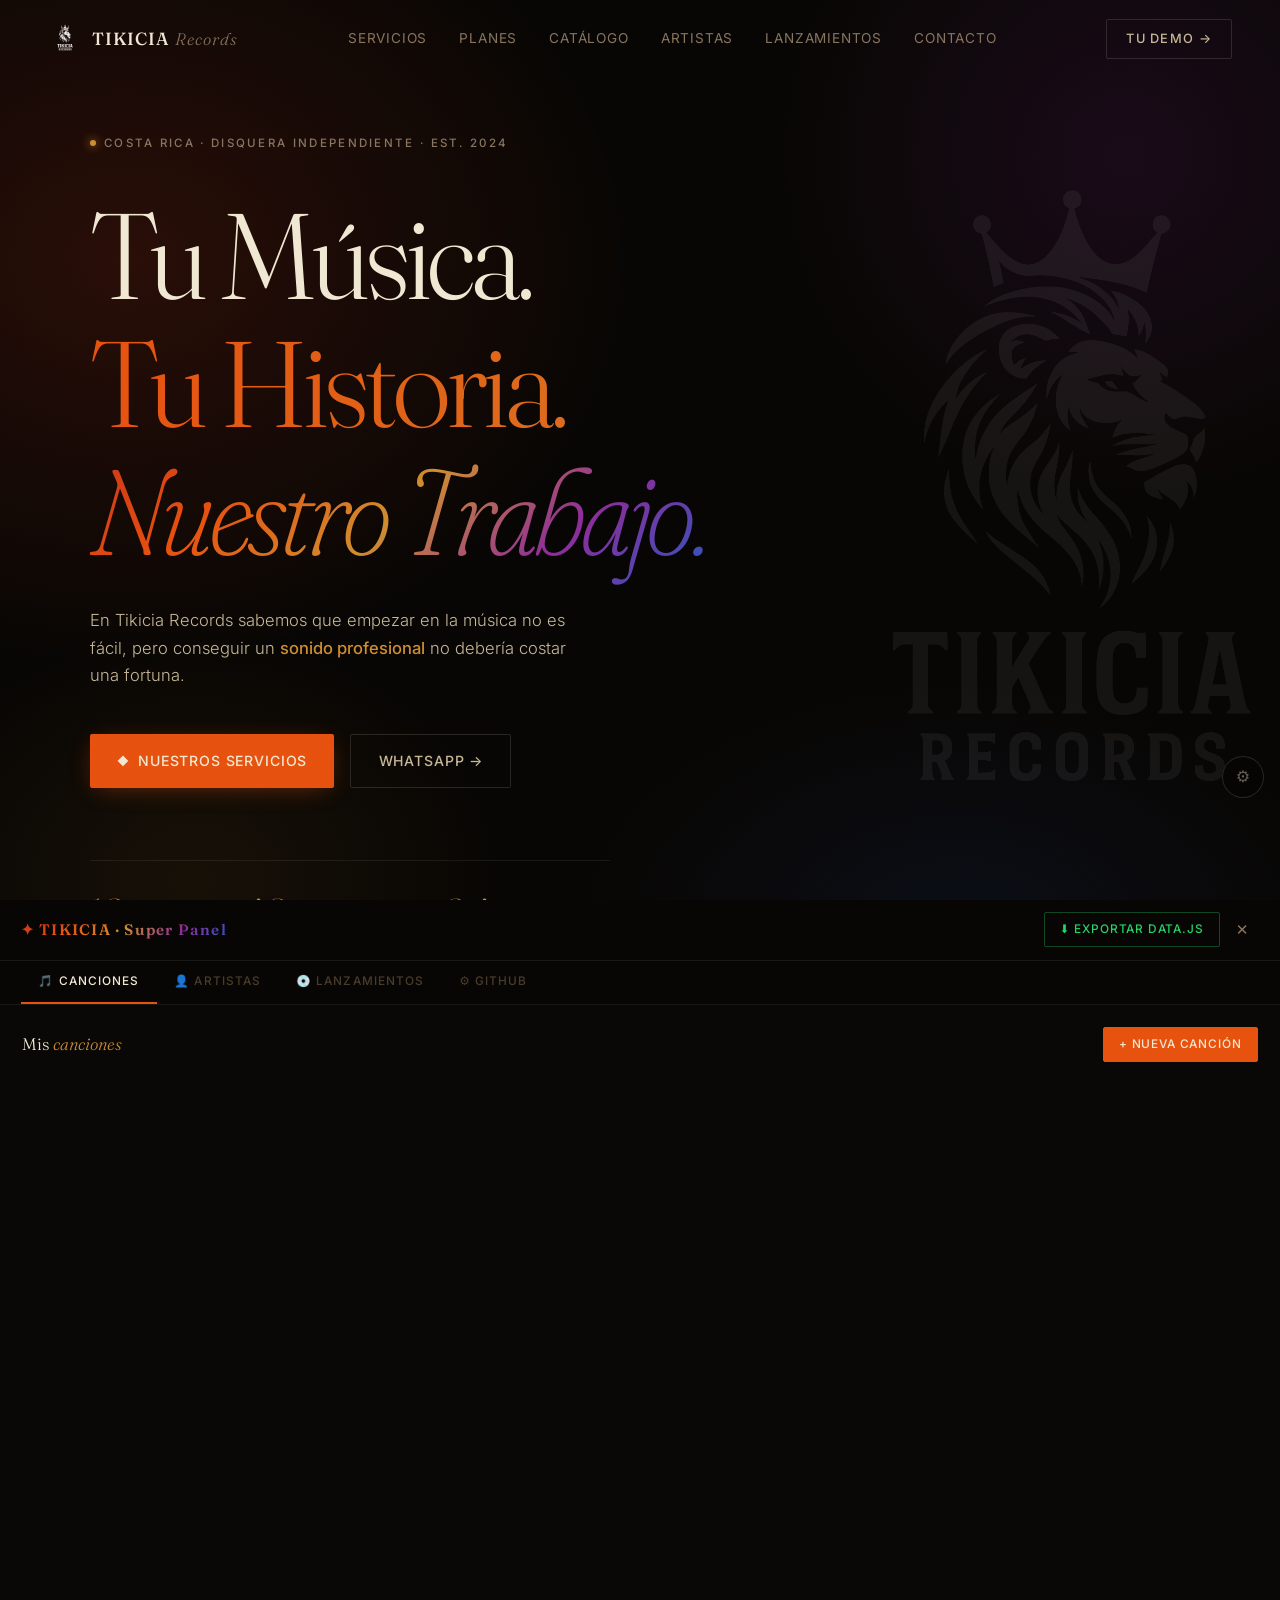
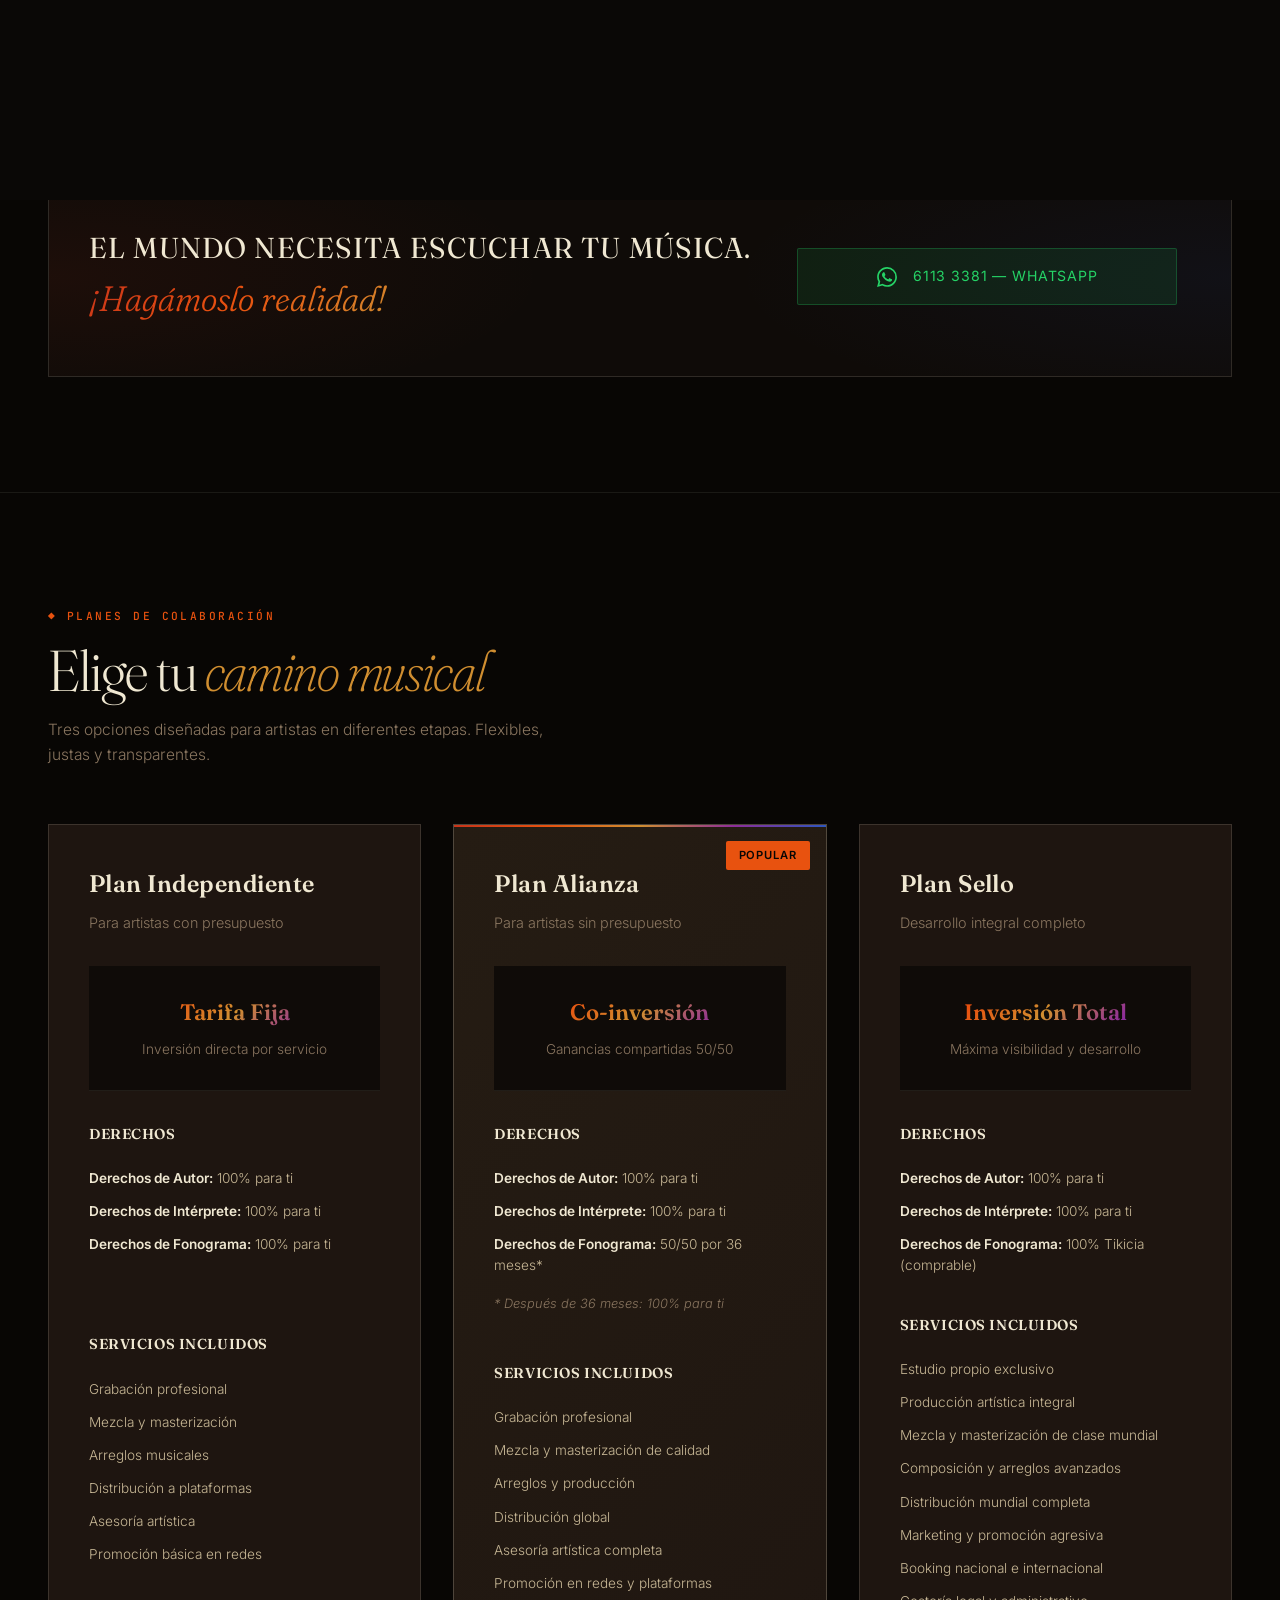
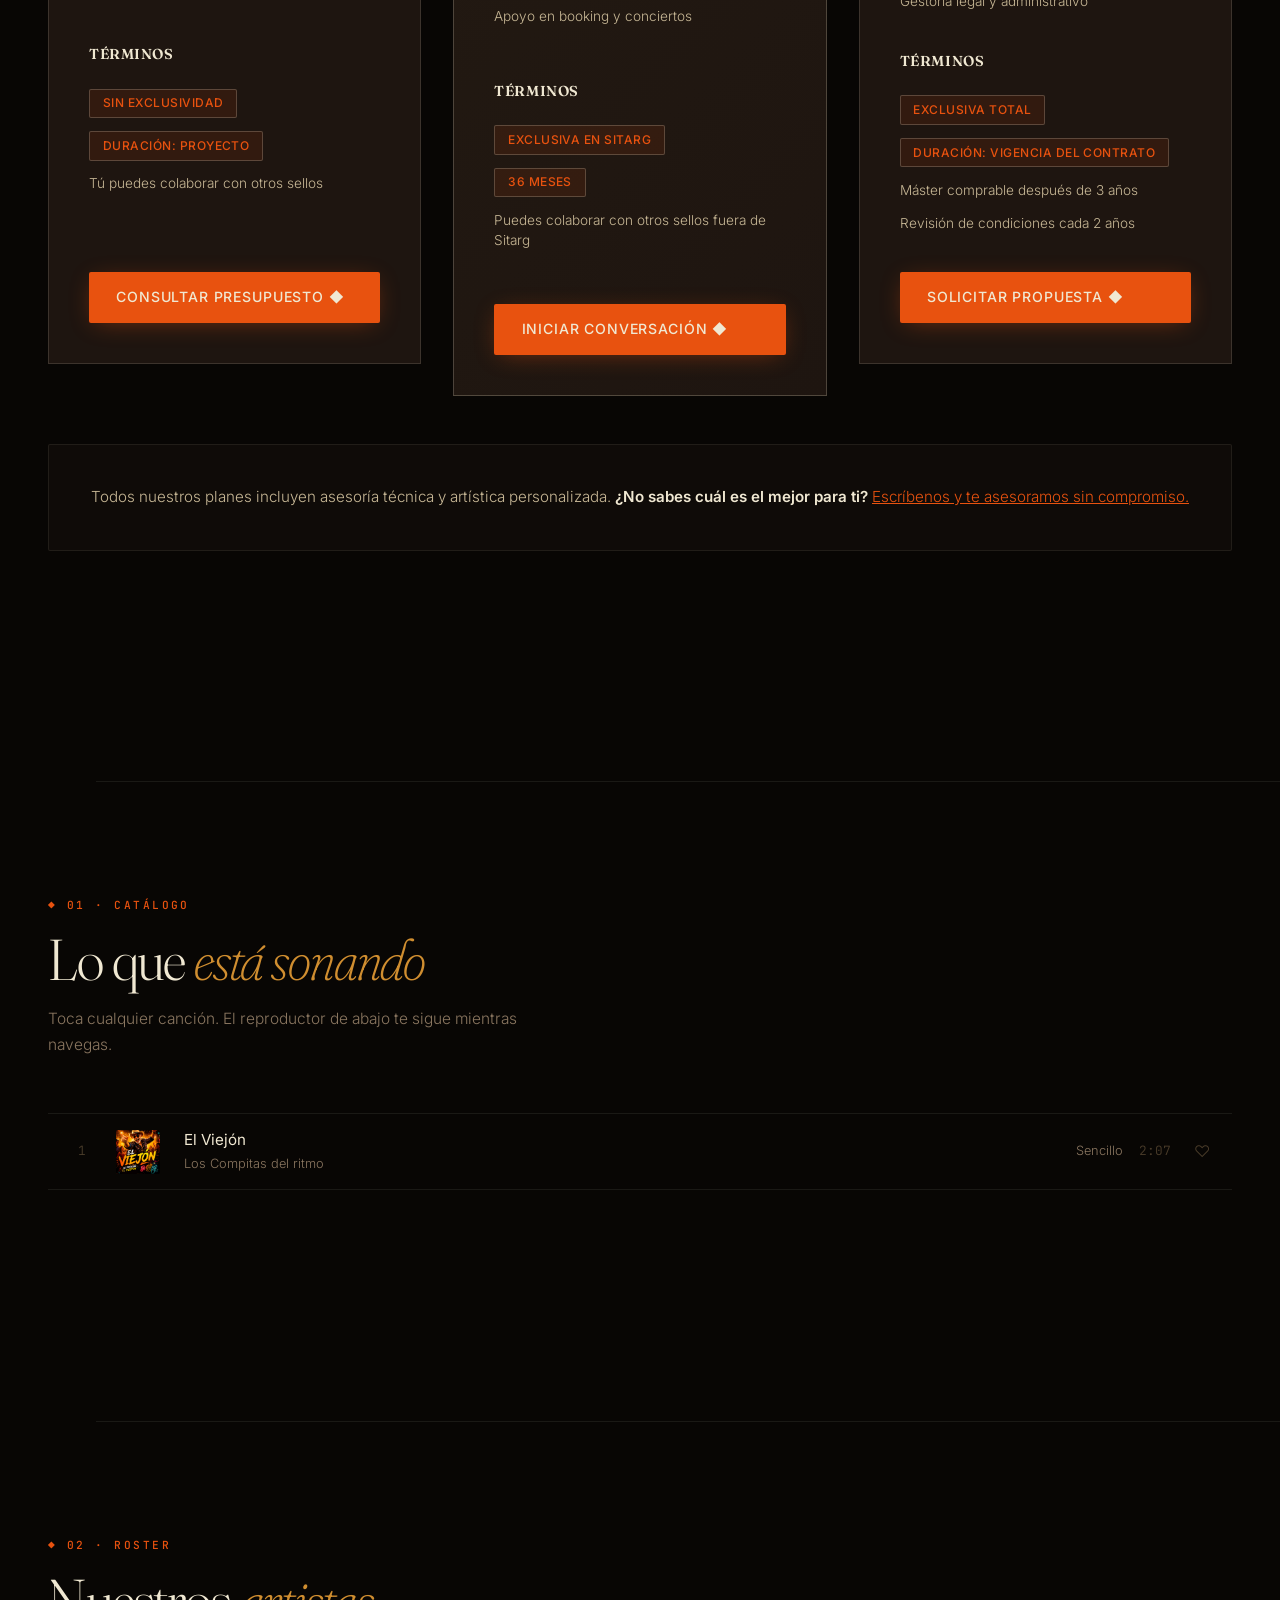
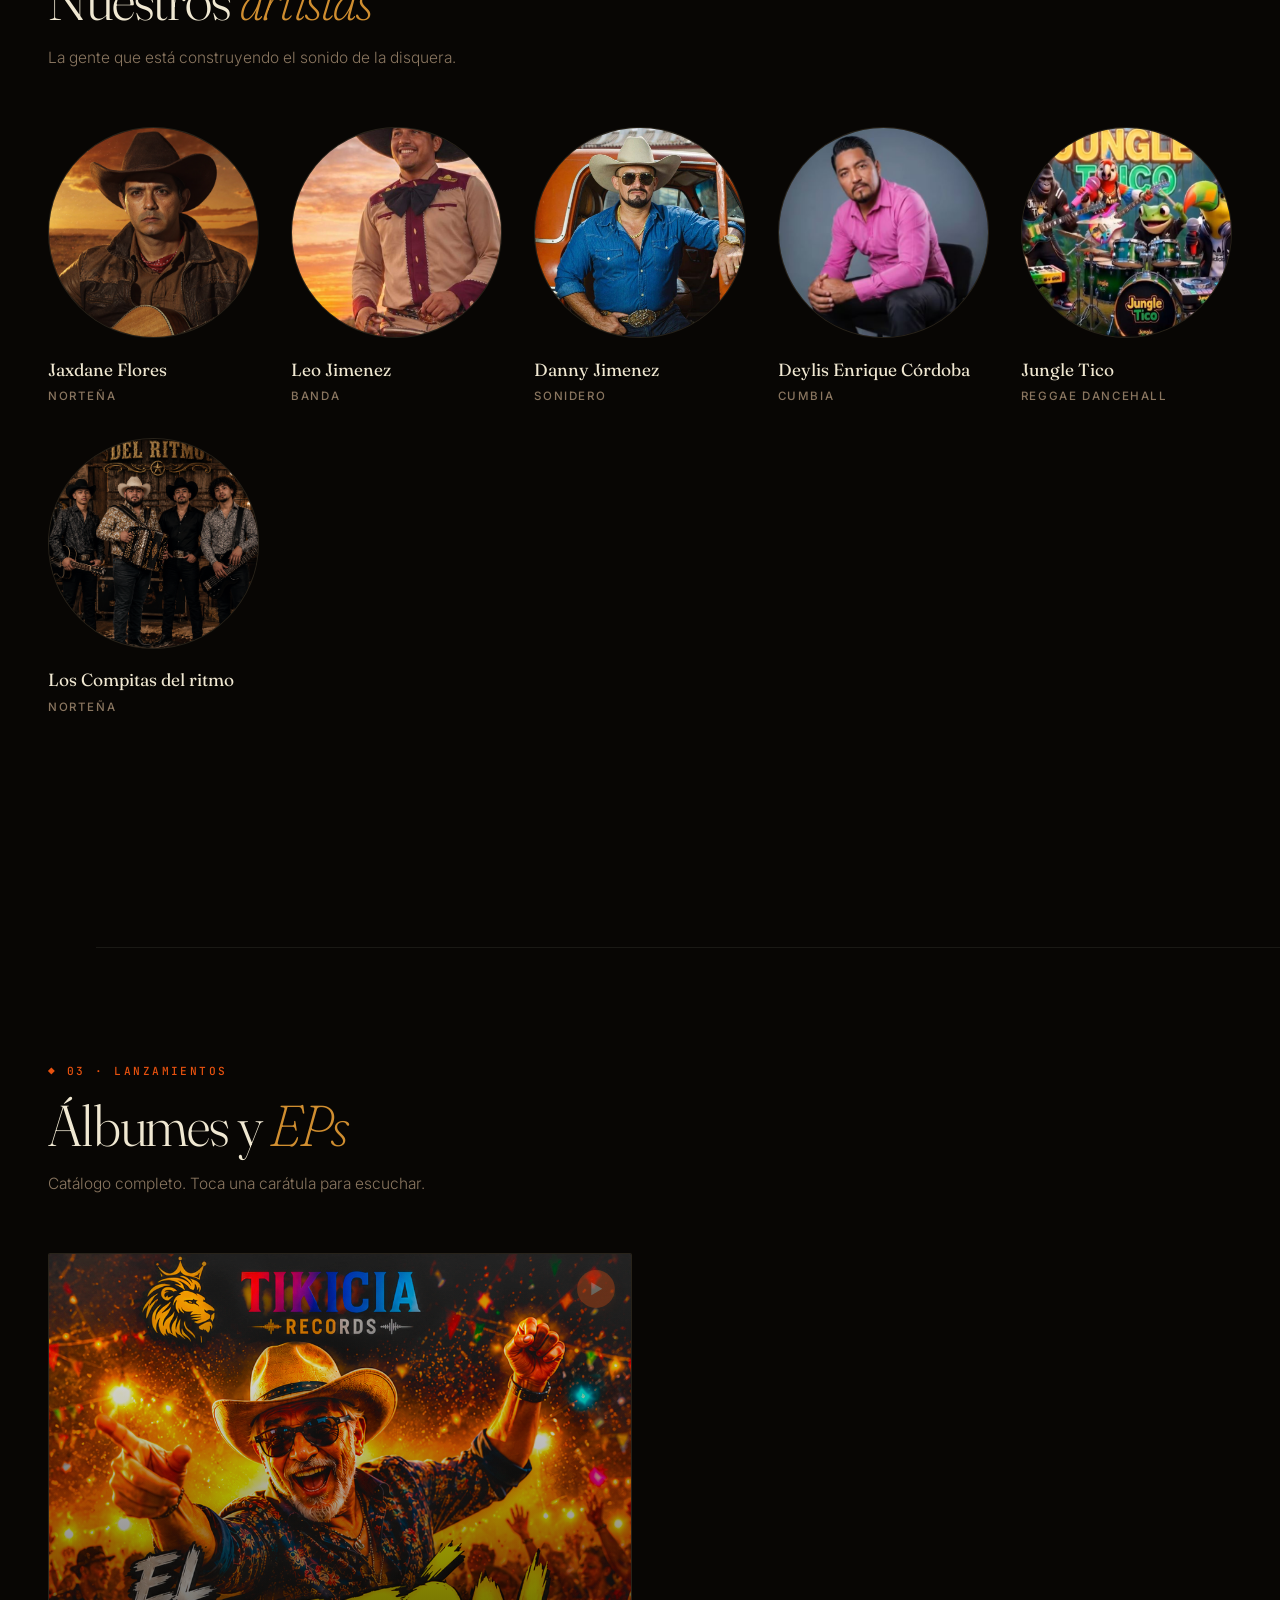
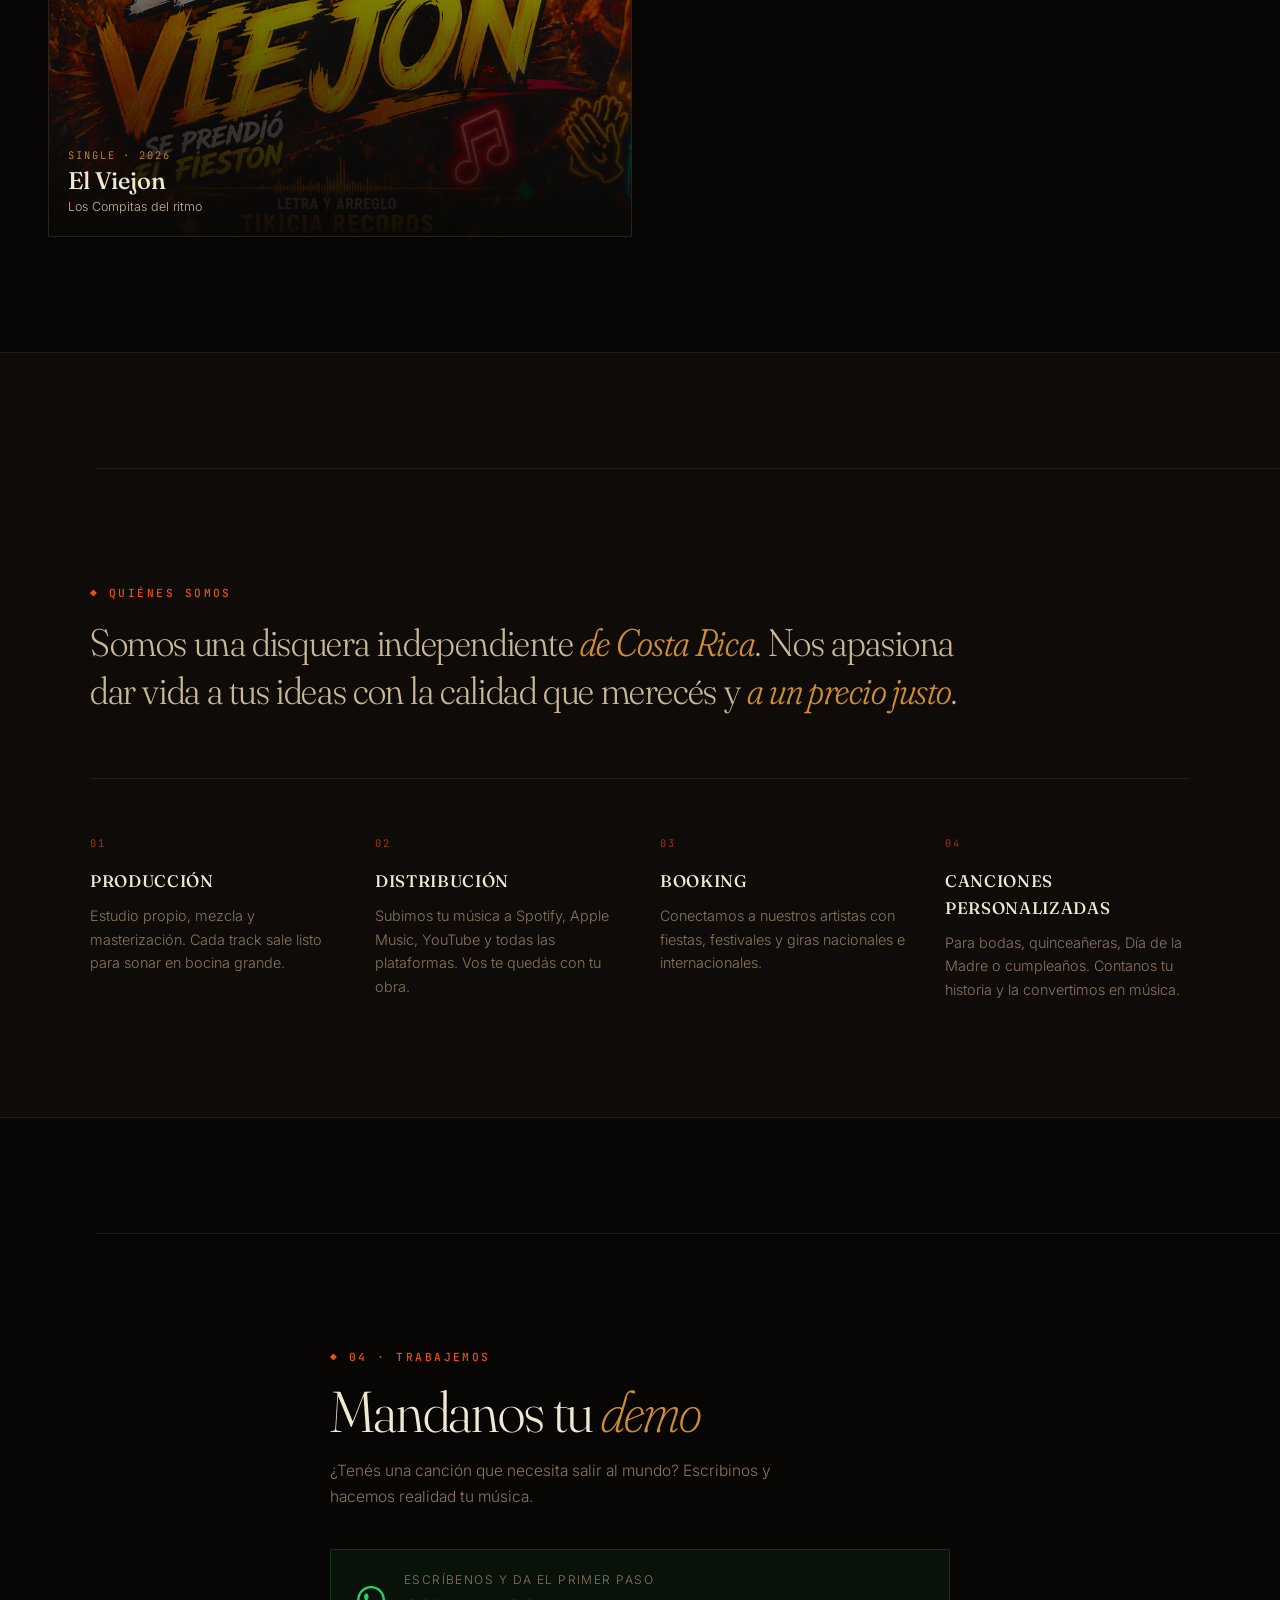
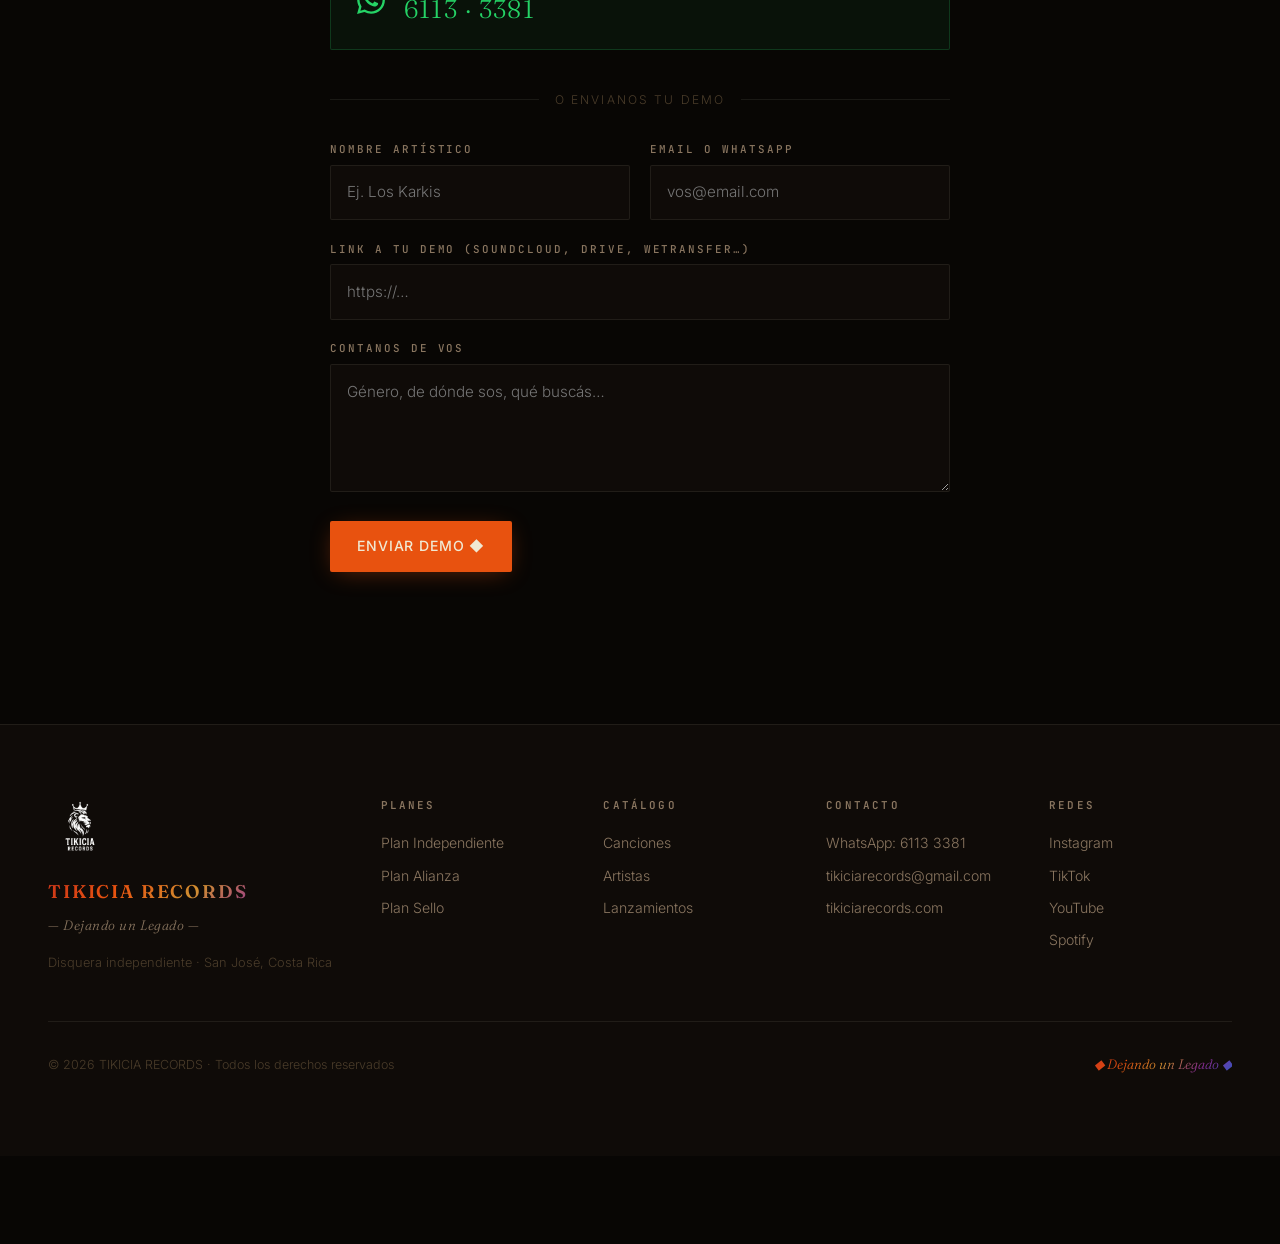
==== index.html @ fb304ea6 "Agregar sección de Planes de colaboración artística - Agregar navegación a 3 planes: Plan Independie" ====
<!DOCTYPE html>
<html lang="es">
<head>
<meta charset="UTF-8" />
<meta name="viewport" content="width=device-width, initial-scale=1.0" />
<meta name="theme-color" content="#080604" />
<title>TIKICIA RECORDS · Dejando un Legado</title>
<meta name="description" content="Disquera independiente de Costa Rica. Tu música. Tu historia. Nuestro trabajo. Cumbia, chichamera y música fiestera.">
<meta property="og:title" content="TIKICIA RECORDS · Dejando un Legado">
<meta property="og:description" content="Tu música. Tu historia. Nuestro trabajo.">
<meta property="og:image" content="assets/img/logo 1.png">

<!-- Fonts -->
<link rel="preconnect" href="https://fonts.googleapis.com">
<link rel="preconnect" href="https://fonts.gstatic.com" crossorigin>
<link href="https://fonts.googleapis.com/css2?family=Fraunces:ital,opsz,wght,SOFT@0,9..144,200..900,0..100;1,9..144,200..900,0..100&family=Inter:wght@300;400;500;600&family=JetBrains+Mono:wght@400;500&display=swap" rel="stylesheet">

<link rel="stylesheet" href="styles.css?v=20260529b">
<link rel="preconnect" href="https://api.github.com">
</head>
<body>

<!-- ============================================================
     SPLASH
============================================================ -->
<div class="splash" id="splash">
  <div class="splash-inner">
    <div class="splash-logo-wrap">
      <img src="assets/img/logo 1.png" alt="TIKICIA RECORDS" class="splash-logo-img"
           onerror="this.style.display='none';this.nextElementSibling.style.display='flex'">
      <div class="splash-logo-svg" style="display:none">
        <svg viewBox="0 0 80 80" xmlns="http://www.w3.org/2000/svg" width="80" height="80">
          <defs>
            <linearGradient id="splashGrad" x1="0" y1="0" x2="0" y2="1">
              <stop offset="0%"   stop-color="#c8341a"/>
              <stop offset="30%"  stop-color="#e8820f"/>
              <stop offset="60%"  stop-color="#d08e30"/>
              <stop offset="85%"  stop-color="#8e2d9a"/>
              <stop offset="100%" stop-color="#2c56c0"/>
            </linearGradient>
          </defs>
          <text x="40" y="64" text-anchor="middle" font-size="70" fill="url(#splashGrad)">♛</text>
        </svg>
      </div>
    </div>
    <div class="splash-wordmark">
      <span class="splash-tikicia">TIKICIA</span>
      <span class="splash-records">RECORDS</span>
    </div>
    <span class="splash-tagline">— Dejando un Legado —</span>
    <div class="splash-bar"><span></span></div>
  </div>
</div>

<!-- ============================================================
     NAV
============================================================ -->
<header class="nav" id="nav">
  <a href="#" class="nav-brand">
    <img src="assets/img/logo 1.png" alt="TIKICIA" class="nav-logo-img"
         onerror="this.style.display='none';this.nextElementSibling.style.display='inline'">
    <span class="nav-logo-fallback" style="display:none">♛</span>
    <span class="nav-name">TIKICIA <em>Records</em></span>
  </a>
  <nav class="nav-links">
    <a href="#servicios">Servicios</a>
    <a href="#planes">Planes</a>
    <a href="#catalogo">Catálogo</a>
    <a href="#artistas">Artistas</a>
    <a href="#releases">Lanzamientos</a>
    <a href="#contacto">Contacto</a>
  </nav>
  <a href="#contacto" class="nav-cta">Tu Demo →</a>
  <button class="nav-hamburger" id="navHamburger" aria-label="Abrir menú" aria-expanded="false">
    <span></span><span></span><span></span>
  </button>
</header>

<!-- Mobile nav overlay -->
<div class="nav-mobile" id="navMobile" aria-hidden="true">
  <nav class="nav-mobile-links">
    <a href="#servicios">Servicios</a>
    <a href="#planes">Planes</a>
    <a href="#catalogo">Catálogo</a>
    <a href="#artistas">Artistas</a>
    <a href="#releases">Lanzamientos</a>
    <a href="#contacto">Contacto</a>
  </nav>
  <a href="#contacto" class="btn btn-primary nav-mobile-cta">Tu Demo →</a>
</div>

<!-- ============================================================
     HERO
============================================================ -->
<section class="hero">
  <div class="hero-grain"></div>
  <div class="hero-glow"></div>

  <div class="hero-inner">
    <div class="hero-meta reveal-line">
      <span class="dot"></span>
      <span>Costa Rica · Disquera Independiente · Est. 2024</span>
    </div>

    <h1 class="hero-title">
      <span class="reveal-line">Tu Música.</span>
      <span class="reveal-line hero-line-2">Tu Historia.</span>
      <span class="reveal-line hero-line-3"><em>Nuestro Trabajo.</em></span>
    </h1>

    <p class="hero-sub reveal-line">
      En Tikicia Records sabemos que empezar en la música no es fácil,
      pero conseguir un <strong>sonido profesional</strong> no debería costar una fortuna.
    </p>

    <div class="hero-actions reveal-line">
      <a href="#servicios" class="btn btn-primary">
        <span class="btn-icon">◆</span>
        Nuestros servicios
      </a>
      <a href="#contacto" class="btn btn-ghost">
        <span>WhatsApp →</span>
      </a>
    </div>

    <div class="hero-stats reveal-line">
      <div class="stat">
        <span class="stat-num" data-count-to="12">0</span>
        <span class="stat-label">Artistas</span>
      </div>
      <div class="stat-divider">◆</div>
      <div class="stat">
        <span class="stat-num" data-count-to="48">0</span>
        <span class="stat-label">Lanzamientos</span>
      </div>
      <div class="stat-divider">◆</div>
      <div class="stat">
        <span class="stat-num" data-count-to="2.4">0</span>
        <span class="stat-label">M Streams</span>
      </div>
    </div>
  </div>

  <!-- Hero logo decoration (large, faded) -->
  <div class="hero-deco-logo" aria-hidden="true">
    <img src="assets/img/logo 1.png" alt=""
         onerror="this.style.display='none'">
  </div>

  <div class="hero-scroll-hint">
    <span class="scroll-line"></span>
    <span>Desliza</span>
  </div>
</section>

<!-- ============================================================
     MARQUEE
============================================================ -->
<div class="marquee" aria-hidden="true">
  <div class="marquee-track">
    <span>◆ NORTEÑO</span><span>◆ CUMBIA</span><span>◆ REGGAE</span>
    <span>◆ ELECTRÓNICA</span><span>◆ ROCK</span><span>◆ BACHATA</span>
    <span>◆ MERENGUE</span><span>◆ SALSA</span><span>◆ BANDA</span>
    <span>◆ DURANGUENSE</span><span>◆ RANCHERA</span><span>◆ MARIACHEÑO</span>
    <span>◆ TRAP</span>
    <span>◆ NORTEÑO</span><span>◆ CUMBIA</span><span>◆ REGGAE</span>
    <span>◆ ELECTRÓNICA</span><span>◆ ROCK</span><span>◆ BACHATA</span>
    <span>◆ MERENGUE</span><span>◆ SALSA</span><span>◆ BANDA</span>
    <span>◆ DURANGUENSE</span><span>◆ RANCHERA</span><span>◆ MARIACHEÑO</span>
    <span>◆ TRAP</span>
  </div>
</div>

<!-- ============================================================
     SERVICES
============================================================ -->
<section class="section services" id="servicios">
  <div class="section-head">
    <p class="kicker">◆ Lo que hacemos</p>
    <h2 class="section-title">Transformamos tu <em>idea en un éxito</em></h2>
    <p class="section-sub">
      Tanto si estás dando tus primeros pasos como si ya tenés camino recorrido,
      aquí creamos tu identidad musical.
    </p>
  </div>

  <div class="services-grid">
    <div class="service-card io-reveal">
      <div class="service-icon-wrap">
        <svg viewBox="0 0 48 48" fill="none" xmlns="http://www.w3.org/2000/svg" class="service-icon">
          <defs><linearGradient id="sg1" x1="0" y1="0" x2="1" y2="1"><stop stop-color="#c8341a"/><stop offset="1" stop-color="#e8820f"/></linearGradient></defs>
          <rect x="8" y="6" width="22" height="28" rx="3" stroke="url(#sg1)" stroke-width="2"/>
          <line x1="13" y1="14" x2="25" y2="14" stroke="url(#sg1)" stroke-width="2" stroke-linecap="round"/>
          <line x1="13" y1="20" x2="25" y2="20" stroke="url(#sg1)" stroke-width="2" stroke-linecap="round"/>
          <line x1="13" y1="26" x2="20" y2="26" stroke="url(#sg1)" stroke-width="2" stroke-linecap="round"/>
          <circle cx="34" cy="36" r="6" stroke="url(#sg1)" stroke-width="2"/>
          <line x1="34" y1="30" x2="34" y2="24" stroke="url(#sg1)" stroke-width="2" stroke-linecap="round"/>
          <line x1="30" y1="27" x2="34" y2="24" stroke="url(#sg1)" stroke-width="1.5" stroke-linecap="round"/>
        </svg>
      </div>
      <h3 class="service-title">Composición<br>desde cero</h3>
      <p class="service-desc">Letra y música 100% originales para tu historia.</p>
    </div>

    <div class="service-card io-reveal">
      <div class="service-icon-wrap">
        <svg viewBox="0 0 48 48" fill="none" xmlns="http://www.w3.org/2000/svg" class="service-icon">
          <defs><linearGradient id="sg2" x1="0" y1="0" x2="1" y2="1"><stop stop-color="#e8820f"/><stop offset="1" stop-color="#d08e30"/></linearGradient></defs>
          <path d="M24 8 C14 8 8 16 8 24 C8 32 14 40 24 40" stroke="url(#sg2)" stroke-width="2" stroke-linecap="round" fill="none"/>
          <path d="M24 8 C34 8 40 16 40 24 C40 32 34 40 24 40" stroke="url(#sg2)" stroke-width="2" stroke-linecap="round" fill="none" stroke-dasharray="4 3"/>
          <polyline points="20,4 24,8 20,12" stroke="url(#sg2)" stroke-width="2" stroke-linecap="round" stroke-linejoin="round" fill="none"/>
          <polyline points="28,36 24,40 28,44" stroke="url(#sg2)" stroke-width="2" stroke-linecap="round" stroke-linejoin="round" fill="none"/>
        </svg>
      </div>
      <h3 class="service-title">Arreglos y<br>cambios de género</h3>
      <p class="service-desc">Dale un giro total a tu tema y llévalo al siguiente nivel.</p>
    </div>

    <div class="service-card io-reveal service-card--featured">
      <div class="service-icon-wrap">
        <svg viewBox="0 0 48 48" fill="none" xmlns="http://www.w3.org/2000/svg" class="service-icon">
          <defs><linearGradient id="sg3" x1="0" y1="0" x2="0" y2="1"><stop stop-color="#d08e30"/><stop offset="1" stop-color="#8e2d9a"/></linearGradient></defs>
          <ellipse cx="24" cy="16" rx="8" ry="12" stroke="url(#sg3)" stroke-width="2"/>
          <path d="M10 28 C10 28 14 36 24 36 C34 36 38 28 38 28" stroke="url(#sg3)" stroke-width="2" stroke-linecap="round" fill="none"/>
          <line x1="24" y1="36" x2="24" y2="42" stroke="url(#sg3)" stroke-width="2" stroke-linecap="round"/>
          <line x1="18" y1="42" x2="30" y2="42" stroke="url(#sg3)" stroke-width="2" stroke-linecap="round"/>
        </svg>
      </div>
      <h3 class="service-title">Grabación,<br>mezcla y máster</h3>
      <p class="service-desc">Sonido profesional listo para sonar en todas las plataformas.</p>
    </div>

    <div class="service-card io-reveal">
      <div class="service-icon-wrap">
        <svg viewBox="0 0 48 48" fill="none" xmlns="http://www.w3.org/2000/svg" class="service-icon">
          <defs><linearGradient id="sg4" x1="0" y1="0" x2="1" y2="1"><stop stop-color="#8e2d9a"/><stop offset="1" stop-color="#2c56c0"/></linearGradient></defs>
          <line x1="12" y1="36" x2="12" y2="22" stroke="url(#sg4)" stroke-width="2.5" stroke-linecap="round"/>
          <line x1="20" y1="36" x2="20" y2="14" stroke="url(#sg4)" stroke-width="2.5" stroke-linecap="round"/>
          <line x1="28" y1="36" x2="28" y2="20" stroke="url(#sg4)" stroke-width="2.5" stroke-linecap="round"/>
          <line x1="36" y1="36" x2="36" y2="10" stroke="url(#sg4)" stroke-width="2.5" stroke-linecap="round"/>
          <circle cx="12" cy="19" r="3" fill="url(#sg4)"/>
          <circle cx="20" cy="11" r="3" fill="url(#sg4)"/>
          <circle cx="28" cy="17" r="3" fill="url(#sg4)"/>
          <circle cx="36" cy="7" r="3" fill="url(#sg4)"/>
        </svg>
      </div>
      <h3 class="service-title">Producción<br>completa</h3>
      <p class="service-desc">De la idea inicial al lanzamiento. Nos encargamos de todo.</p>
    </div>

    <div class="service-card io-reveal">
      <div class="service-icon-wrap">
        <svg viewBox="0 0 48 48" fill="none" xmlns="http://www.w3.org/2000/svg" class="service-icon">
          <defs><linearGradient id="sg5" x1="0" y1="0" x2="1" y2="1"><stop stop-color="#2c56c0"/><stop offset="1" stop-color="#c8341a"/></linearGradient></defs>
          <circle cx="24" cy="24" r="16" stroke="url(#sg5)" stroke-width="2"/>
          <ellipse cx="24" cy="24" rx="6" ry="16" stroke="url(#sg5)" stroke-width="1.5"/>
          <line x1="8" y1="18" x2="40" y2="18" stroke="url(#sg5)" stroke-width="1.5"/>
          <line x1="8" y1="30" x2="40" y2="30" stroke="url(#sg5)" stroke-width="1.5"/>
        </svg>
      </div>
      <h3 class="service-title">Listo para<br>el mundo</h3>
      <p class="service-desc">Tu música, con calidad profesional, lista para brillar en todas las plataformas.</p>
    </div>
  </div>

  <!-- CTA Banner -->
  <div class="services-cta io-reveal">
    <div class="services-cta-text">
      <p class="services-cta-headline">El mundo necesita escuchar tu música.</p>
      <p class="services-cta-sub"><em>¡Hagámoslo realidad!</em></p>
    </div>
    <a href="https://wa.me/50661133381" target="_blank" rel="noopener" class="btn btn-whatsapp">
      <svg viewBox="0 0 24 24" fill="currentColor" width="20" height="20"><path d="M17.472 14.382c-.297-.149-1.758-.867-2.03-.967-.273-.099-.471-.148-.67.15-.197.297-.767.966-.94 1.164-.173.199-.347.223-.644.075-.297-.15-1.255-.463-2.39-1.475-.883-.788-1.48-1.761-1.653-2.059-.173-.297-.018-.458.13-.606.134-.133.298-.347.446-.52.149-.174.198-.298.298-.497.099-.198.05-.371-.025-.52-.075-.149-.669-1.612-.916-2.207-.242-.579-.487-.5-.669-.51-.173-.008-.371-.01-.57-.01-.198 0-.52.074-.792.372-.272.297-1.04 1.016-1.04 2.479 0 1.462 1.065 2.875 1.213 3.074.149.198 2.096 3.2 5.077 4.487.709.306 1.262.489 1.694.625.712.227 1.36.195 1.871.118.571-.085 1.758-.719 2.006-1.413.248-.694.248-1.289.173-1.413-.074-.124-.272-.198-.57-.347m-5.421 7.403h-.004a9.87 9.87 0 01-5.031-1.378l-.361-.214-3.741.982.998-3.648-.235-.374a9.86 9.86 0 01-1.51-5.26c.001-5.45 4.436-9.884 9.888-9.884 2.64 0 5.122 1.03 6.988 2.898a9.825 9.825 0 012.893 6.994c-.003 5.45-4.437 9.884-9.885 9.884m8.413-18.297A11.815 11.815 0 0012.05 0C5.495 0 .16 5.335.157 11.892c0 2.096.547 4.142 1.588 5.945L.057 24l6.305-1.654a11.882 11.882 0 005.683 1.448h.005c6.554 0 11.89-5.335 11.893-11.893a11.821 11.821 0 00-3.48-8.413Z"/></svg>
      6113 3381 — WhatsApp
    </a>
  </div>
</section>

<!-- ============================================================
     PLANES Y PRECIOS
============================================================ -->
<section class="section plans" id="planes">
  <div class="section-head">
    <p class="kicker">◆ Planes de colaboración</p>
    <h2 class="section-title">Elige tu <em>camino musical</em></h2>
    <p class="section-sub">
      Tres opciones diseñadas para artistas en diferentes etapas.
      Flexibles, justas y transparentes.
    </p>
  </div>

  <div class="plans-grid">
    <!-- Plan 1: Independiente -->
    <div class="plan-card io-reveal">
      <div class="plan-header">
        <h3 class="plan-name">Plan Independiente</h3>
        <p class="plan-profile">Para artistas con presupuesto</p>
      </div>

      <div class="plan-price">
        <span class="price-tag">Tarifa Fija</span>
        <p class="price-desc">Inversión directa por servicio</p>
      </div>

      <div class="plan-rights">
        <h4>Derechos</h4>
        <ul>
          <li><strong>Derechos de Autor:</strong> 100% para ti</li>
          <li><strong>Derechos de Intérprete:</strong> 100% para ti</li>
          <li><strong>Derechos de Fonograma:</strong> 100% para ti</li>
        </ul>
      </div>

      <div class="plan-features">
        <h4>Servicios incluidos</h4>
        <ul>
          <li>Grabación profesional</li>
          <li>Mezcla y masterización</li>
          <li>Arreglos musicales</li>
          <li>Distribución a plataformas</li>
          <li>Asesoría artística</li>
          <li>Promoción básica en redes</li>
        </ul>
      </div>

      <div class="plan-terms">
        <h4>Términos</h4>
        <ul>
          <li><span class="badge">Sin exclusividad</span></li>
          <li><span class="badge">Duración: Proyecto</span></li>
          <li>Tú puedes colaborar con otros sellos</li>
        </ul>
      </div>

      <a href="https://wa.me/50661133381?text=Hola%2C%20quiero%20saber%20más%20sobre%20el%20Plan%20Independiente"
         target="_blank" rel="noopener" class="btn btn-primary btn-plan">
        Consultar presupuesto ◆
      </a>
    </div>

    <!-- Plan 2: Alianza -->
    <div class="plan-card io-reveal plan-card--featured">
      <div class="plan-tag">Popular</div>
      <div class="plan-header">
        <h3 class="plan-name">Plan Alianza</h3>
        <p class="plan-profile">Para artistas sin presupuesto</p>
      </div>

      <div class="plan-price">
        <span class="price-tag">Co-inversión</span>
        <p class="price-desc">Ganancias compartidas 50/50</p>
      </div>

      <div class="plan-rights">
        <h4>Derechos</h4>
        <ul>
          <li><strong>Derechos de Autor:</strong> 100% para ti</li>
          <li><strong>Derechos de Intérprete:</strong> 100% para ti</li>
          <li><strong>Derechos de Fonograma:</strong> 50/50 por 36 meses*</li>
        </ul>
        <p class="rights-note">* Después de 36 meses: 100% para ti</p>
      </div>

      <div class="plan-features">
        <h4>Servicios incluidos</h4>
        <ul>
          <li>Grabación profesional</li>
          <li>Mezcla y masterización de calidad</li>
          <li>Arreglos y producción</li>
          <li>Distribución global</li>
          <li>Asesoría artística completa</li>
          <li>Promoción en redes y plataformas</li>
          <li>Apoyo en booking y conciertos</li>
        </ul>
      </div>

      <div class="plan-terms">
        <h4>Términos</h4>
        <ul>
          <li><span class="badge">Exclusiva en Sitarg</span></li>
          <li><span class="badge">36 meses</span></li>
          <li>Puedes colaborar con otros sellos fuera de Sitarg</li>
        </ul>
      </div>

      <a href="https://wa.me/50661133381?text=Hola%2C%20quiero%20saber%20más%20sobre%20el%20Plan%20Alianza"
         target="_blank" rel="noopener" class="btn btn-primary btn-plan">
        Iniciar conversación ◆
      </a>
    </div>

    <!-- Plan 3: Sello -->
    <div class="plan-card io-reveal">
      <div class="plan-header">
        <h3 class="plan-name">Plan Sello</h3>
        <p class="plan-profile">Desarrollo integral completo</p>
      </div>

      <div class="plan-price">
        <span class="price-tag">Inversión Total</span>
        <p class="price-desc">Máxima visibilidad y desarrollo</p>
      </div>

      <div class="plan-rights">
        <h4>Derechos</h4>
        <ul>
          <li><strong>Derechos de Autor:</strong> 100% para ti</li>
          <li><strong>Derechos de Intérprete:</strong> 100% para ti</li>
          <li><strong>Derechos de Fonograma:</strong> 100% Tikicia (comprable)</li>
        </ul>
      </div>

      <div class="plan-features">
        <h4>Servicios incluidos</h4>
        <ul>
          <li>Estudio propio exclusivo</li>
          <li>Producción artística integral</li>
          <li>Mezcla y masterización de clase mundial</li>
          <li>Composición y arreglos avanzados</li>
          <li>Distribución mundial completa</li>
          <li>Marketing y promoción agresiva</li>
          <li>Booking nacional e internacional</li>
          <li>Gestoría legal y administrativo</li>
        </ul>
      </div>

      <div class="plan-terms">
        <h4>Términos</h4>
        <ul>
          <li><span class="badge">Exclusiva total</span></li>
          <li><span class="badge">Duración: Vigencia del contrato</span></li>
          <li>Máster comprable después de 3 años</li>
          <li>Revisión de condiciones cada 2 años</li>
        </ul>
      </div>

      <a href="https://wa.me/50661133381?text=Hola%2C%20quiero%20saber%20más%20sobre%20el%20Plan%20Sello"
         target="_blank" rel="noopener" class="btn btn-primary btn-plan">
        Solicitar propuesta ◆
      </a>
    </div>
  </div>

  <div class="plans-footer io-reveal">
    <p class="plans-note">
      Todos nuestros planes incluyen asesoría técnica y artística personalizada.
      <strong>¿No sabes cuál es el mejor para ti?</strong>
      <a href="https://wa.me/50661133381" target="_blank" rel="noopener">Escríbenos y te asesoramos sin compromiso.</a>
    </p>
  </div>
</section>

<!-- ============================================================
     CATÁLOGO (TRACKS)
============================================================ -->
<section class="section catalog" id="catalogo">
  <div class="section-head">
    <p class="kicker">◆ 01 · Catálogo</p>
    <h2 class="section-title">Lo que <em>está sonando</em></h2>
    <p class="section-sub">Toca cualquier canción. El reproductor de abajo te sigue mientras navegas.</p>
  </div>

  <div class="track-list" id="trackList">
    <!-- Tracks se montan desde JS -->
  </div>
</section>

<!-- ============================================================
     ARTISTAS
============================================================ -->
<section class="section artists" id="artistas">
  <div class="section-head">
    <p class="kicker">◆ 02 · Roster</p>
    <h2 class="section-title">Nuestros <em>artistas</em></h2>
    <p class="section-sub">La gente que está construyendo el sonido de la disquera.</p>
  </div>

  <div class="artist-grid" id="artistGrid">
    <!-- Artistas se montan desde JS -->
  </div>
</section>

<!-- ============================================================
     RELEASES (ÁLBUMES BENTO)
============================================================ -->
<section class="section releases" id="releases">
  <div class="section-head">
    <p class="kicker">◆ 03 · Lanzamientos</p>
    <h2 class="section-title">Álbumes y <em>EPs</em></h2>
    <p class="section-sub">Catálogo completo. Toca una carátula para escuchar.</p>
  </div>

  <div class="release-bento" id="releaseBento">
    <!-- Releases se montan desde JS -->
  </div>
</section>

<!-- ============================================================
     MANIFESTO
============================================================ -->
<section class="section manifesto">
  <div class="manifesto-inner">
    <p class="kicker">◆ Quiénes somos</p>
    <h2 class="manifesto-text">
      Somos una disquera independiente <em>de Costa Rica</em>.
      Nos apasiona dar vida a tus ideas con la calidad que merecés
      y <em>a un precio justo</em>.
    </h2>

    <div class="manifesto-grid">
      <div class="manifesto-item io-reveal">
        <div class="manifesto-num">01</div>
        <h4>Producción</h4>
        <p>Estudio propio, mezcla y masterización. Cada track sale listo para sonar en bocina grande.</p>
      </div>
      <div class="manifesto-item io-reveal">
        <div class="manifesto-num">02</div>
        <h4>Distribución</h4>
        <p>Subimos tu música a Spotify, Apple Music, YouTube y todas las plataformas. Vos te quedás con tu obra.</p>
      </div>
      <div class="manifesto-item io-reveal">
        <div class="manifesto-num">03</div>
        <h4>Booking</h4>
        <p>Conectamos a nuestros artistas con fiestas, festivales y giras nacionales e internacionales.</p>
      </div>
      <div class="manifesto-item io-reveal">
        <div class="manifesto-num">04</div>
        <h4>Canciones personalizadas</h4>
        <p>Para bodas, quinceañeras, Día de la Madre o cumpleaños. Contanos tu historia y la convertimos en música.</p>
      </div>
    </div>
  </div>
</section>

<!-- ============================================================
     CONTACTO
============================================================ -->
<section class="section contact" id="contacto">
  <div class="contact-inner">
    <p class="kicker">◆ 04 · Trabajemos</p>
    <h2 class="section-title">Mandanos tu <em>demo</em></h2>
    <p class="section-sub">¿Tenés una canción que necesita salir al mundo? Escribinos y hacemos realidad tu música.</p>

    <!-- WhatsApp direct -->
    <a href="https://wa.me/50661133381" target="_blank" rel="noopener" class="contact-whatsapp">
      <svg viewBox="0 0 24 24" fill="currentColor" width="28" height="28"><path d="M17.472 14.382c-.297-.149-1.758-.867-2.03-.967-.273-.099-.471-.148-.67.15-.197.297-.767.966-.94 1.164-.173.199-.347.223-.644.075-.297-.15-1.255-.463-2.39-1.475-.883-.788-1.48-1.761-1.653-2.059-.173-.297-.018-.458.13-.606.134-.133.298-.347.446-.52.149-.174.198-.298.298-.497.099-.198.05-.371-.025-.52-.075-.149-.669-1.612-.916-2.207-.242-.579-.487-.5-.669-.51-.173-.008-.371-.01-.57-.01-.198 0-.52.074-.792.372-.272.297-1.04 1.016-1.04 2.479 0 1.462 1.065 2.875 1.213 3.074.149.198 2.096 3.2 5.077 4.487.709.306 1.262.489 1.694.625.712.227 1.36.195 1.871.118.571-.085 1.758-.719 2.006-1.413.248-.694.248-1.289.173-1.413-.074-.124-.272-.198-.57-.347m-5.421 7.403h-.004a9.87 9.87 0 01-5.031-1.378l-.361-.214-3.741.982.998-3.648-.235-.374a9.86 9.86 0 01-1.51-5.26c.001-5.45 4.436-9.884 9.888-9.884 2.64 0 5.122 1.03 6.988 2.898a9.825 9.825 0 012.893 6.994c-.003 5.45-4.437 9.884-9.885 9.884m8.413-18.297A11.815 11.815 0 0012.05 0C5.495 0 .16 5.335.157 11.892c0 2.096.547 4.142 1.588 5.945L.057 24l6.305-1.654a11.882 11.882 0 005.683 1.448h.005c6.554 0 11.89-5.335 11.893-11.893a11.821 11.821 0 00-3.48-8.413Z"/></svg>
      <div>
        <span class="wa-action">Escríbenos y da el primer paso</span>
        <span class="wa-number">6113 · 3381</span>
      </div>
    </a>

    <div class="contact-divider"><span>o envianos tu demo</span></div>

    <form class="contact-form" id="contactForm" onsubmit="return false;">
      <div class="form-row">
        <label>
          <span>Nombre artístico</span>
          <input type="text" name="name" required placeholder="Ej. Los Karkis" />
        </label>
        <label>
          <span>Email o WhatsApp</span>
          <input type="text" name="contact" required placeholder="vos@email.com" />
        </label>
      </div>
      <label>
        <span>Link a tu demo (SoundCloud, Drive, WeTransfer…)</span>
        <input type="url" name="demo" placeholder="https://…" />
      </label>
      <label>
        <span>Contanos de vos</span>
        <textarea name="message" rows="4" placeholder="Género, de dónde sos, qué buscás…"></textarea>
      </label>
      <button type="submit" class="btn btn-primary form-submit">Enviar demo ◆</button>
      <p class="form-note" id="formNote"></p>
    </form>
  </div>
</section>

<!-- ============================================================
     FOOTER
============================================================ -->
<footer class="footer">
  <div class="footer-inner">
    <div class="footer-brand">
      <img src="assets/img/logo 1.png" alt="TIKICIA RECORDS" class="footer-logo"
           onerror="this.style.display='none';this.nextElementSibling.style.display='block'">
      <div class="footer-logo-text" style="display:none">
        <span class="footer-mark">♛</span>
      </div>
      <span class="footer-name">TIKICIA RECORDS</span>
      <p class="footer-slogan">— Dejando un Legado —</p>
      <p class="footer-location">Disquera independiente · San José, Costa Rica</p>
    </div>

    <div class="footer-links">
      <h5>Planes</h5>
      <a href="#planes">Plan Independiente</a>
      <a href="#planes">Plan Alianza</a>
      <a href="#planes">Plan Sello</a>
    </div>
    <div class="footer-links">
      <h5>Catálogo</h5>
      <a href="#catalogo">Canciones</a>
      <a href="#artistas">Artistas</a>
      <a href="#releases">Lanzamientos</a>
    </div>
    <div class="footer-links">
      <h5>Contacto</h5>
      <a href="https://wa.me/50661133381" target="_blank">WhatsApp: 6113 3381</a>
      <a href="mailto:tikiciarecords@gmail.com">tikiciarecords@gmail.com</a>
      <a href="https://www.tikiciarecords.com" target="_blank">tikiciarecords.com</a>
    </div>
    <div class="footer-links">
      <h5>Redes</h5>
      <a href="https://instagram.com/tikiciarecords" target="_blank">Instagram</a>
      <a href="https://tiktok.com/@tikiciarecords" target="_blank">TikTok</a>
      <a href="https://youtube.com/@tikiciarecords" target="_blank">YouTube</a>
      <a href="#" target="_blank">Spotify</a>
    </div>
  </div>

  <div class="footer-bottom">
    <span>© 2026 TIKICIA RECORDS · Todos los derechos reservados</span>
    <span class="footer-legacy">◆ Dejando un Legado ◆</span>
  </div>
</footer>

<!-- ============================================================
     MUSIC PLAYER (sticky bottom)
============================================================ -->
<div class="player" id="player" aria-label="Reproductor de música">
  <div class="player-inner">

    <div class="player-info">
      <div class="player-cover" id="playerCover">
        <svg viewBox="0 0 100 100" class="player-cover-default">
          <rect width="100" height="100" fill="#1a1208"/>
          <text x="50" y="62" text-anchor="middle" fill="#d08e30" font-size="44">◆</text>
        </svg>
      </div>
      <div class="player-text">
        <div class="player-title" id="playerTitle">Selecciona una canción</div>
        <div class="player-artist" id="playerArtist">— —</div>
      </div>
      <button class="player-like" id="playerLike" aria-label="Me gusta">
        <svg class="heart-off" viewBox="0 0 24 24" fill="none" stroke="currentColor" stroke-width="1.8" stroke-linecap="round" stroke-linejoin="round" width="18" height="18"><path d="M20.84 4.61a5.5 5.5 0 0 0-7.78 0L12 5.67l-1.06-1.06a5.5 5.5 0 0 0-7.78 7.78l1.06 1.06L12 21.23l7.78-7.78 1.06-1.06a5.5 5.5 0 0 0 0-7.78z"/></svg>
        <svg class="heart-on"  viewBox="0 0 24 24" fill="currentColor" stroke="none" width="18" height="18" style="display:none"><path d="M20.84 4.61a5.5 5.5 0 0 0-7.78 0L12 5.67l-1.06-1.06a5.5 5.5 0 0 0-7.78 7.78l1.06 1.06L12 21.23l7.78-7.78 1.06-1.06a5.5 5.5 0 0 0 0-7.78z"/></svg>
      </button>
    </div>

    <div class="player-controls">
      <div class="player-buttons">
        <button class="ctrl-btn" id="ctrlShuffle" aria-label="Aleatorio">
          <svg viewBox="0 0 24 24" fill="none" stroke="currentColor" stroke-width="1.8" stroke-linecap="round" stroke-linejoin="round"><path d="M16 3h5v5M4 20l17-17"/><path d="M21 16v5h-5M15 15l6 6M4 4l5 5"/></svg>
        </button>
        <button class="ctrl-btn" id="ctrlPrev" aria-label="Anterior">
          <svg viewBox="0 0 24 24" fill="none" stroke="currentColor" stroke-width="1.8" stroke-linecap="round" stroke-linejoin="round"><polygon points="19 20 9 12 19 4 19 20" fill="currentColor" stroke="none"/><line x1="5" y1="19" x2="5" y2="5"/></svg>
        </button>
        <button class="ctrl-btn ctrl-play" id="ctrlPlay" aria-label="Reproducir">
          <span class="play-icon"><svg viewBox="0 0 24 24" fill="currentColor"><polygon points="6 3 20 12 6 21 6 3"/></svg></span>
          <span class="pause-icon"><svg viewBox="0 0 24 24" fill="currentColor"><rect x="6" y="4" width="4" height="16" rx="1"/><rect x="14" y="4" width="4" height="16" rx="1"/></svg></span>
        </button>
        <button class="ctrl-btn" id="ctrlNext" aria-label="Siguiente">
          <svg viewBox="0 0 24 24" fill="none" stroke="currentColor" stroke-width="1.8" stroke-linecap="round" stroke-linejoin="round"><polygon points="5 4 15 12 5 20 5 4" fill="currentColor" stroke="none"/><line x1="19" y1="5" x2="19" y2="19"/></svg>
        </button>
        <button class="ctrl-btn" id="ctrlRepeat" aria-label="Repetir">
          <svg viewBox="0 0 24 24" fill="none" stroke="currentColor" stroke-width="1.8" stroke-linecap="round" stroke-linejoin="round"><polyline points="17 1 21 5 17 9"/><path d="M3 11V9a4 4 0 0 1 4-4h14"/><polyline points="7 23 3 19 7 15"/><path d="M21 13v2a4 4 0 0 1-4 4H3"/></svg>
        </button>
      </div>
      <div class="player-progress">
        <span class="time-current" id="timeCurrent">0:00</span>
        <div class="progress-bar" id="progressBar">
          <div class="progress-bg"></div>
          <div class="progress-fill" id="progressFill"></div>
          <div class="progress-thumb" id="progressThumb"></div>
        </div>
        <span class="time-total" id="timeTotal">0:00</span>
      </div>
    </div>

    <div class="player-extra">
      <button class="ctrl-btn" id="ctrlMute" aria-label="Silenciar">
        <span class="vol-icon-on"><svg viewBox="0 0 24 24" fill="none" stroke="currentColor" stroke-width="1.8" stroke-linecap="round" stroke-linejoin="round"><polygon points="11 5 6 9 2 9 2 15 6 15 11 19 11 5"/><path d="M19.07 4.93a10 10 0 0 1 0 14.14M15.54 8.46a5 5 0 0 1 0 7.07"/></svg></span>
        <span class="vol-icon-off"><svg viewBox="0 0 24 24" fill="none" stroke="currentColor" stroke-width="1.8" stroke-linecap="round" stroke-linejoin="round"><polygon points="11 5 6 9 2 9 2 15 6 15 11 19 11 5"/><line x1="23" y1="9" x2="17" y2="15"/><line x1="17" y1="9" x2="23" y2="15"/></svg></span>
      </button>
      <div class="volume-bar" id="volumeBar">
        <div class="volume-bg"></div>
        <div class="volume-fill" id="volumeFill"></div>
      </div>
    </div>

  </div>
  <audio id="audioElement" preload="metadata"></audio>
</div>

<!-- SCRIPTS -->
<script defer src="data.js?v=20260529b"></script>
<script defer src="main.js?v=20260529b"></script>
<script defer src="panel.js?v=20260529b"></script>

</body>
</html>
---- styles.css ----
/* =====================================================================
   TIKICIA RECORDS — Vintage Minimalist
   Dark aged aesthetic · Brand gradient accents · Clean serif typography
   ===================================================================== */

/* =================== CUSTOM PROPERTIES =================== */
:root {
  /* ── Backgrounds: warm dark, aged black ── */
  --bg:        #080604;
  --bg-2:      #0f0b08;
  --bg-3:      #17110a;
  --bg-card:   #1e1510;
  --bg-raised: #251c13;

  /* ── Text: aged cream ── */
  --ink:       #f0e8d2;
  --ink-2:     #c8b896;
  --ink-3:     #8a7660;
  --ink-4:     #4a3c2a;

  /* ── Brand gradient stops ── */
  --brand-red:    #c8341a;
  --brand-orange: #e8520f;
  --brand-gold:   #d08e30;
  --brand-purple: #8e2d9a;
  --brand-blue:   #2c56c0;

  /* ── Functional accents ── */
  --accent:       #e8520f;
  --accent-2:     #c8341a;
  --accent-warm:  #d08e30;
  --accent-muted: rgba(232,82,15,0.10);
  --whatsapp:     #25d366;

  /* ── Lines / borders ── */
  --rule:    rgba(240,232,210,0.08);
  --rule-2:  rgba(240,232,210,0.14);
  --rule-3:  rgba(240,232,210,0.22);

  /* ── Brand gradient (text clips) ── */
  --brand-gradient: linear-gradient(
    135deg,
    var(--brand-red)    0%,
    var(--brand-orange) 25%,
    var(--brand-gold)   50%,
    var(--brand-purple) 75%,
    var(--brand-blue)   100%
  );

  /* ── Motion ── */
  --ease-out: cubic-bezier(0.16, 1, 0.3, 1);
  --ease-io:  cubic-bezier(0.65, 0, 0.35, 1);

  /* ── Spacing ── */
  --pad-section: clamp(4.5rem, 9vw, 8rem);
  --gutter:      clamp(1.4rem, 4vw, 3rem);

  /* ── Player ── */
  --player-h: 88px;
}

/* =================== RESET =================== */
*, *::before, *::after { box-sizing: border-box; margin: 0; padding: 0; }

html {
  scroll-behavior: smooth;
  scroll-padding-top: 80px;
}

body {
  font-family: 'Inter', system-ui, -apple-system, sans-serif;
  font-weight: 300;
  background: var(--bg);
  color: var(--ink);
  line-height: 1.6;
  overflow-x: hidden;
  -webkit-font-smoothing: antialiased;
  -moz-osx-font-smoothing: grayscale;
  padding-bottom: var(--player-h);
}

/* Global grain overlay */
body::before {
  content: '';
  position: fixed;
  inset: 0;
  z-index: 9998;
  pointer-events: none;
  background-image:
    url("data:image/svg+xml;utf8,<svg xmlns='http://www.w3.org/2000/svg' width='300' height='300'><filter id='n'><feTurbulence type='fractalNoise' baseFrequency='0.85' numOctaves='4' stitchTiles='stitch'/><feColorMatrix type='saturate' values='0'/><feBlend in='SourceGraphic' mode='overlay'/></filter><rect width='100%' height='100%' filter='url(%23n)' opacity='0.05'/></svg>");
  opacity: 0.22;
  mix-blend-mode: overlay;
}

img { max-width: 100%; display: block; }
a { color: inherit; text-decoration: none; }
button { font: inherit; cursor: pointer; border: none; background: none; color: inherit; }
strong { font-weight: 600; color: var(--ink); }

::selection { background: var(--accent); color: var(--ink); }

/* =================== UTILITY: BRAND GRADIENT TEXT =================== */
.gradient-text {
  background: var(--brand-gradient);
  -webkit-background-clip: text;
  background-clip: text;
  color: transparent;
}

/* =================== SPLASH =================== */
.splash {
  position: fixed;
  inset: 0;
  background: var(--bg);
  z-index: 9999;
  display: grid;
  place-items: center;
  animation: splashOut 0.8s var(--ease-io) 2.8s forwards;
}
.splash-inner {
  display: flex;
  flex-direction: column;
  align-items: center;
  gap: 1.1rem;
}

.splash-logo-wrap {
  width: 100px;
  height: 100px;
  display: flex;
  align-items: center;
  justify-content: center;
  animation: splashLogoIn 1s var(--ease-out) 0.3s both;
}
.splash-logo-img {
  width: 100px;
  height: 100px;
  object-fit: contain;
}
.splash-logo-svg {
  display: flex;
  align-items: center;
  justify-content: center;
}

.splash-wordmark {
  display: flex;
  flex-direction: column;
  align-items: center;
  gap: 0;
  animation: splashLogoIn 1s var(--ease-out) 0.5s both;
}
.splash-tikicia {
  font-family: 'Fraunces', serif;
  font-size: 2.4rem;
  font-weight: 700;
  letter-spacing: 0.18em;
  background: var(--brand-gradient);
  -webkit-background-clip: text;
  background-clip: text;
  color: transparent;
  font-variation-settings: "opsz" 72, "SOFT" 0;
}
.splash-records {
  font-family: 'Fraunces', serif;
  font-size: 1.1rem;
  font-weight: 400;
  letter-spacing: 0.38em;
  color: var(--ink-2);
  font-variation-settings: "opsz" 36, "SOFT" 0;
}

.splash-tagline {
  font-family: 'Fraunces', serif;
  font-style: italic;
  font-size: 0.85rem;
  color: var(--ink-3);
  letter-spacing: 0.08em;
  animation: splashLogoIn 1s var(--ease-out) 0.8s both;
}

.splash-bar {
  width: 160px;
  height: 1px;
  background: var(--rule);
  overflow: hidden;
  margin-top: 0.5rem;
}
.splash-bar span {
  display: block;
  height: 100%;
  background: var(--brand-gradient);
  animation: splashBar 2s var(--ease-io) 0.8s both;
}

@keyframes splashLogoIn {
  from { opacity: 0; transform: translateY(12px); }
  to   { opacity: 1; transform: translateY(0); }
}
@keyframes splashBar {
  from { transform: translateX(-100%); }
  to   { transform: translateX(100%); }
}
@keyframes splashOut {
  0%   { opacity: 1; visibility: visible; }
  99%  { opacity: 0; visibility: visible; }
  100% { opacity: 0; visibility: hidden; pointer-events: none; }
}
.splash.gone { opacity: 0; visibility: hidden; pointer-events: none; }

/* =================== NAV =================== */
.nav {
  position: fixed;
  top: 0; left: 0; right: 0;
  z-index: 100;
  display: flex;
  align-items: center;
  justify-content: space-between;
  padding: 1.2rem var(--gutter);
  transition: all 0.45s var(--ease-out);
}
.nav.scrolled {
  background: rgba(8,6,4,0.82);
  backdrop-filter: blur(18px) saturate(1.3);
  border-bottom: 1px solid var(--rule);
  padding: 0.75rem var(--gutter);
}

.nav-brand {
  display: flex;
  align-items: center;
  gap: 0.6rem;
  text-decoration: none;
}
.nav-logo-img {
  width: 34px;
  height: 34px;
  object-fit: contain;
}
.nav-logo-fallback {
  font-size: 1.4rem;
  background: var(--brand-gradient);
  -webkit-background-clip: text;
  background-clip: text;
  color: transparent;
}
.nav-name {
  font-family: 'Fraunces', serif;
  font-size: 1.1rem;
  font-weight: 500;
  letter-spacing: 0.06em;
  color: var(--ink);
  font-variation-settings: "opsz" 36, "SOFT" 0;
}
.nav-name em {
  font-style: italic;
  font-weight: 300;
  color: var(--ink-3);
  font-size: 0.95em;
}

.nav-links {
  display: flex;
  gap: 2rem;
}
.nav-links a {
  font-size: 0.85rem;
  font-weight: 400;
  letter-spacing: 0.06em;
  color: var(--ink-3);
  text-transform: uppercase;
  position: relative;
  transition: color 0.3s;
}
.nav-links a::after {
  content: '';
  position: absolute;
  bottom: -3px; left: 0;
  width: 0; height: 1px;
  background: var(--accent);
  transition: width 0.35s var(--ease-out);
}
.nav-links a:hover { color: var(--ink); }
.nav-links a:hover::after { width: 100%; }

.nav-cta {
  font-size: 0.8rem;
  font-weight: 500;
  letter-spacing: 0.1em;
  text-transform: uppercase;
  padding: 0.55rem 1.2rem;
  border: 1px solid var(--rule-2);
  border-radius: 2px;
  color: var(--ink-2);
  transition: all 0.3s var(--ease-out);
}
.nav-cta:hover {
  background: var(--accent);
  border-color: var(--accent);
  color: var(--ink);
}

/* ── Hamburger menu ── */
.nav-hamburger {
  display: none;
  flex-direction: column;
  justify-content: center;
  gap: 5px;
  width: 34px;
  height: 34px;
  cursor: pointer;
  padding: 4px;
}
.nav-hamburger span {
  display: block;
  width: 100%;
  height: 1.5px;
  background: var(--ink-2);
  border-radius: 1px;
  transition: transform 0.35s var(--ease-out), opacity 0.25s;
  transform-origin: center;
}
.nav-hamburger.open span:nth-child(1) { transform: translateY(6.5px) rotate(45deg); background: var(--ink); }
.nav-hamburger.open span:nth-child(2) { opacity: 0; }
.nav-hamburger.open span:nth-child(3) { transform: translateY(-6.5px) rotate(-45deg); background: var(--ink); }

.nav-mobile {
  position: fixed;
  inset: 0;
  background: rgba(8,6,4,0.98);
  z-index: 89;
  display: flex;
  flex-direction: column;
  align-items: center;
  justify-content: center;
  gap: 2.5rem;
  opacity: 0;
  pointer-events: none;
  transform: translateY(-10px);
  transition: opacity 0.4s var(--ease-out), transform 0.4s var(--ease-out);
  backdrop-filter: blur(20px);
}
.nav-mobile.open { opacity: 1; pointer-events: all; transform: none; }
.nav-mobile-links { display: flex; flex-direction: column; align-items: center; gap: 2rem; }
.nav-mobile-links a {
  font-family: 'Fraunces', serif;
  font-size: clamp(2rem, 7vw, 2.8rem);
  font-weight: 300;
  color: var(--ink-2);
  letter-spacing: -0.01em;
  transition: color 0.25s;
  font-variation-settings: "opsz" 72, "SOFT" 10;
}
.nav-mobile-links a:hover { color: var(--accent-warm); }
.nav-mobile-cta { margin-top: 0.5rem; }

@media (max-width: 820px) {
  .nav-links { display: none; }
  .nav-cta { display: none; }
  .nav-hamburger { display: flex; }
}

/* =================== HERO =================== */
.hero {
  position: relative;
  min-height: 100svh;
  padding: 8rem var(--gutter) 5rem;
  display: flex;
  flex-direction: column;
  justify-content: center;
  overflow: hidden;
}

.hero-grain {
  position: absolute;
  inset: 0;
  background:
    radial-gradient(60% 60% at 10% 25%, rgba(200,52,26,0.18) 0%, transparent 65%),
    radial-gradient(45% 55% at 88% 15%, rgba(142,45,154,0.14) 0%, transparent 60%),
    radial-gradient(50% 40% at 75% 90%, rgba(44,86,192,0.10) 0%, transparent 60%),
    radial-gradient(40% 40% at 15% 85%, rgba(208,142,48,0.08) 0%, transparent 60%);
  pointer-events: none;
}
.hero-glow {
  position: absolute;
  inset: 0;
  background-image:
    url("data:image/svg+xml;utf8,<svg xmlns='http://www.w3.org/2000/svg' width='400' height='400'><filter id='n'><feTurbulence type='fractalNoise' baseFrequency='0.9' numOctaves='2'/><feColorMatrix values='0 0 0 0 0 0 0 0 0 0 0 0 0 0 0 0 0 0 0.35 0'/></filter><rect width='100%' height='100%' filter='url(%23n)'/></svg>");
  opacity: 0.12;
  pointer-events: none;
}

.hero-inner {
  position: relative;
  z-index: 2;
  max-width: 1100px;
  margin: 0 auto;
  width: 100%;
}

.hero-meta {
  display: inline-flex;
  align-items: center;
  gap: 0.5rem;
  font-size: 0.72rem;
  font-weight: 500;
  text-transform: uppercase;
  letter-spacing: 0.2em;
  color: var(--ink-3);
  margin-bottom: 2.5rem;
}
.hero-meta .dot {
  width: 6px; height: 6px;
  border-radius: 50%;
  background: var(--accent-warm);
  box-shadow: 0 0 10px var(--accent-warm);
  animation: dotPulse 2.5s ease-in-out infinite;
}
@keyframes dotPulse { 0%,100%{opacity:1;transform:scale(1)} 50%{opacity:0.4;transform:scale(0.8)} }

.hero-title {
  font-family: 'Fraunces', serif;
  font-size: clamp(2.8rem, 9.5vw, 8rem);
  font-weight: 300;
  line-height: 1.05;
  letter-spacing: -0.03em;
  margin-bottom: 2rem;
  font-variation-settings: "opsz" 144, "SOFT" 20;
}
.hero-title span { display: block; color: var(--ink); }
.hero-line-2 {
  background: linear-gradient(90deg, var(--brand-orange) 0%, var(--brand-gold) 100%);
  -webkit-background-clip: text;
  background-clip: text;
  color: transparent !important;
}
.hero-line-3 em {
  font-style: italic;
  font-weight: 200;
  background: var(--brand-gradient);
  -webkit-background-clip: text;
  background-clip: text;
  color: transparent;
  font-variation-settings: "opsz" 144, "SOFT" 80;
}

.hero-sub {
  font-size: clamp(0.95rem, 1.3vw, 1.15rem);
  color: var(--ink-2);
  max-width: 500px;
  margin-bottom: 2.8rem;
  font-weight: 300;
  line-height: 1.65;
}
.hero-sub strong {
  font-weight: 500;
  color: var(--accent-warm);
}

.hero-actions {
  display: flex;
  gap: 1rem;
  flex-wrap: wrap;
  margin-bottom: 4.5rem;
}

/* ── Buttons ── */
.btn {
  display: inline-flex;
  align-items: center;
  gap: 0.5rem;
  padding: 0.9rem 1.7rem;
  font-size: 0.88rem;
  font-weight: 500;
  letter-spacing: 0.06em;
  text-transform: uppercase;
  border-radius: 2px;
  transition: all 0.3s var(--ease-out);
  position: relative;
  overflow: hidden;
}
.btn::after {
  content: '';
  position: absolute;
  inset: 0;
  background: linear-gradient(90deg, transparent, rgba(255,255,255,0.08), transparent);
  transform: translateX(-100%);
  transition: transform 0.5s var(--ease-out);
}
.btn:hover::after { transform: translateX(100%); }
.btn-icon { font-size: 0.8em; }

.btn-primary {
  background: var(--accent);
  color: var(--ink);
  box-shadow: 0 4px 24px -6px rgba(232,82,15,0.45);
}
.btn-primary:hover {
  background: var(--accent-2);
  transform: translateY(-2px);
  box-shadow: 0 8px 32px -4px rgba(232,82,15,0.55);
}

.btn-ghost {
  background: transparent;
  color: var(--ink-2);
  border: 1px solid var(--rule-2);
}
.btn-ghost:hover {
  border-color: var(--accent-warm);
  color: var(--ink);
  transform: translateY(-2px);
}

.btn-whatsapp {
  display: inline-flex;
  align-items: center;
  gap: 1rem;
  background: rgba(37,211,102,0.10);
  border: 1px solid rgba(37,211,102,0.25);
  border-radius: 2px;
  padding: 1rem 1.8rem;
  color: var(--whatsapp);
  font-weight: 400;
  transition: all 0.3s var(--ease-out);
  margin: 0 auto;
  width: 100%;
  max-width: 380px;
  text-align: center;
  justify-content: center;
}
.btn-whatsapp:hover {
  background: rgba(37,211,102,0.16);
  border-color: rgba(37,211,102,0.45);
  transform: translateY(-2px);
}
.wa-action {
  display: block;
  font-size: 0.75rem;
  text-transform: uppercase;
  letter-spacing: 0.12em;
  color: var(--ink-3);
}
.wa-number {
  display: block;
  font-family: 'Fraunces', serif;
  font-size: 1.6rem;
  font-weight: 300;
  color: var(--whatsapp);
  letter-spacing: 0.05em;
}

/* ── Hero stats ── */
.hero-stats {
  display: flex;
  align-items: center;
  gap: 2.5rem;
  padding-top: 2rem;
  border-top: 1px solid var(--rule);
  max-width: 520px;
}
.stat { display: flex; flex-direction: column; gap: 0.2rem; }
.stat-num {
  font-family: 'Fraunces', serif;
  font-size: clamp(1.8rem, 3.5vw, 2.6rem);
  font-weight: 300;
  color: var(--accent-warm);
  line-height: 1;
  font-variation-settings: "opsz" 144;
}
.stat-label {
  font-size: 0.7rem;
  text-transform: uppercase;
  letter-spacing: 0.16em;
  color: var(--ink-3);
  font-weight: 500;
}
.stat-divider {
  color: var(--ink-4);
  font-size: 0.55rem;
  margin-top: 0.5rem;
}

/* ── Hero logo deco (faded bg) ── */
.hero-deco-logo {
  position: absolute;
  right: -4%;
  top: 50%;
  transform: translateY(-50%);
  width: min(45vw, 520px);
  opacity: 0.06;
  pointer-events: none;
  z-index: 1;
}
.hero-deco-logo img { width: 100%; height: auto; }

/* ── Scroll hint ── */
.hero-scroll-hint {
  position: absolute;
  bottom: 2.5rem;
  left: 50%;
  transform: translateX(-50%);
  display: flex;
  flex-direction: column;
  align-items: center;
  gap: 0.6rem;
  color: var(--ink-4);
  font-size: 0.68rem;
  text-transform: uppercase;
  letter-spacing: 0.2em;
}
.scroll-line {
  width: 1px;
  height: 40px;
  background: linear-gradient(to bottom, transparent, var(--ink-4));
  animation: scrollLine 1.8s ease-in-out infinite;
}
@keyframes scrollLine {
  0%,100% { transform: scaleY(1); opacity: 1; }
  50% { transform: scaleY(0.5); opacity: 0.4; }
}

/* =================== MARQUEE =================== */
.marquee {
  border-top: 1px solid var(--rule);
  border-bottom: 1px solid var(--rule);
  overflow: hidden;
  padding: 1rem 0;
  background: var(--bg-2);
}
.marquee-track {
  display: flex;
  gap: 3.5rem;
  white-space: nowrap;
  animation: marqueeScroll 40s linear infinite;
  font-family: 'Fraunces', serif;
  font-style: italic;
  font-size: clamp(1.1rem, 2vw, 1.7rem);
  font-weight: 300;
  font-variation-settings: "opsz" 72, "SOFT" 80;
}
.marquee-track span {
  color: var(--ink-3);
  transition: color 0.3s;
}
.marquee-track span:nth-child(7n+1) { color: var(--brand-red); }
.marquee-track span:nth-child(7n+2) { color: var(--brand-orange); }
.marquee-track span:nth-child(7n+3) { color: var(--brand-gold); }
.marquee-track span:nth-child(7n+4) { color: var(--brand-purple); }
.marquee-track span:nth-child(7n+5) { color: var(--brand-blue); }
@keyframes marqueeScroll { to { transform: translateX(-50%); } }

/* =================== SECTION COMMON =================== */
.section {
  padding: var(--pad-section) var(--gutter);
  max-width: 1400px;
  margin: 0 auto;
}

.section-head { margin-bottom: 3.5rem; max-width: 680px; }

.kicker {
  font-size: 0.7rem;
  text-transform: uppercase;
  letter-spacing: 0.22em;
  color: var(--accent);
  margin-bottom: 1rem;
  font-weight: 500;
  font-family: 'JetBrains Mono', monospace;
}

.section-title {
  font-family: 'Fraunces', serif;
  font-size: clamp(1.9rem, 4.5vw, 3.6rem);
  font-weight: 300;
  line-height: 1.02;
  letter-spacing: -0.02em;
  margin-bottom: 1rem;
  color: var(--ink);
  font-variation-settings: "opsz" 144, "SOFT" 20;
}
.section-title em {
  font-style: italic;
  font-weight: 200;
  color: var(--accent-warm);
  font-variation-settings: "opsz" 144, "SOFT" 80;
}

.section-sub {
  font-size: 0.97rem;
  color: var(--ink-3);
  max-width: 500px;
  font-weight: 300;
  line-height: 1.65;
}

/* ── Horizontal rule ── */
.section::before {
  content: '';
  display: block;
  width: 100%;
  height: 1px;
  background: var(--rule);
  margin-bottom: var(--pad-section);
  margin-left: var(--gutter);
  margin-right: var(--gutter);
  max-width: calc(1400px - var(--gutter) * 2);
}
.services::before,
.hero + .marquee + .section::before { display: none; }

/* =================== SERVICES =================== */
.services::before { display: none; }
.services {
  border-top: 1px solid var(--rule);
}

.services-grid {
  display: grid;
  grid-template-columns: repeat(5, 1fr);
  gap: 0;
  border: 1px solid var(--rule);
}

.service-card {
  padding: 2.5rem 1.8rem;
  border-right: 1px solid var(--rule);
  transition: background 0.4s var(--ease-out);
  position: relative;
  overflow: hidden;
}
.service-card:last-child { border-right: none; }
.service-card::before {
  content: '';
  position: absolute;
  bottom: 0; left: 0; right: 0;
  height: 2px;
  background: var(--brand-gradient);
  transform: scaleX(0);
  transition: transform 0.4s var(--ease-out);
  transform-origin: left;
}
.service-card:hover { background: var(--bg-2); }
.service-card:hover::before { transform: scaleX(1); }
.service-card--featured {
  background: var(--bg-2);
}
.service-card--featured::before { transform: scaleX(1); }

.service-icon-wrap {
  width: 48px;
  height: 48px;
  margin-bottom: 1.5rem;
  transition: transform 0.4s var(--ease-out);
}
.service-card:hover .service-icon-wrap { transform: translateY(-3px); }
.service-icon { width: 100%; height: 100%; }

.service-title {
  font-family: 'Fraunces', serif;
  font-size: 1rem;
  font-weight: 500;
  line-height: 1.25;
  color: var(--ink);
  margin-bottom: 0.8rem;
  font-variation-settings: "opsz" 36, "SOFT" 0;
  text-transform: uppercase;
  letter-spacing: 0.04em;
}
.service-desc {
  font-size: 0.85rem;
  color: var(--ink-3);
  line-height: 1.55;
  font-weight: 300;
}

/* Services CTA banner */
.services-cta {
  margin-top: 4rem;
  border: 1px solid var(--rule-2);
  padding: 3rem 2.5rem;
  display: flex;
  align-items: center;
  justify-content: space-between;
  gap: 2rem;
  flex-wrap: wrap;
  background: var(--bg-2);
  position: relative;
  overflow: hidden;
}
.services-cta::before {
  content: '';
  position: absolute;
  inset: 0;
  background:
    radial-gradient(60% 100% at 0% 50%, rgba(200,52,26,0.08) 0%, transparent 70%),
    radial-gradient(60% 100% at 100% 50%, rgba(44,86,192,0.08) 0%, transparent 70%);
  pointer-events: none;
}
.services-cta-text { position: relative; }
.services-cta-headline {
  font-family: 'Fraunces', serif;
  font-size: clamp(1.2rem, 2.5vw, 1.8rem);
  font-weight: 400;
  color: var(--ink);
  font-variation-settings: "opsz" 72, "SOFT" 0;
  text-transform: uppercase;
  letter-spacing: 0.04em;
}
.services-cta-sub {
  font-family: 'Fraunces', serif;
  font-style: italic;
  font-size: clamp(1.4rem, 3vw, 2.2rem);
  font-weight: 300;
  background: var(--brand-gradient);
  -webkit-background-clip: text;
  background-clip: text;
  color: transparent;
  font-variation-settings: "opsz" 72, "SOFT" 80;
}

@media (max-width: 960px) {
  .services-grid { grid-template-columns: repeat(3, 1fr); }
  .service-card:nth-child(3) { border-right: none; }
}
@media (max-width: 600px) {
  .services-grid { grid-template-columns: 1fr 1fr; }
  .service-card:nth-child(2n) { border-right: none; }
  .service-card { padding: 1.8rem 1.2rem; }
}

/* =================== PLANES =================== */
.plans::before { display: none; }
.plans {
  border-top: 1px solid var(--rule);
}

.plans-grid {
  display: grid;
  grid-template-columns: repeat(3, 1fr);
  gap: 2rem;
  margin-bottom: 3rem;
}

.plan-card {
  border: 1px solid var(--rule-2);
  padding: 2.5rem;
  background: var(--bg-card);
  position: relative;
  overflow: hidden;
  transition: all 0.4s var(--ease-out);
  display: flex;
  flex-direction: column;
}

.plan-card::before {
  content: '';
  position: absolute;
  top: 0; left: 0; right: 0;
  height: 2px;
  background: var(--brand-gradient);
  transform: scaleX(0);
  transition: transform 0.4s var(--ease-out);
  transform-origin: left;
}

.plan-card:hover {
  background: var(--bg-raised);
  border-color: var(--rule-3);
  transform: translateY(-4px);
}

.plan-card:hover::before {
  transform: scaleX(1);
}

.plan-card--featured {
  background: linear-gradient(135deg, var(--bg-raised) 0%, var(--bg-card) 100%);
  border-color: var(--rule-3);
  grid-column: 2;
  grid-row: 1 / 3;
}

.plan-card--featured::before {
  transform: scaleX(1);
}

.plan-tag {
  position: absolute;
  top: 1rem;
  right: 1rem;
  background: var(--accent);
  color: var(--bg);
  padding: 0.35rem 0.8rem;
  font-size: 0.7rem;
  font-weight: 600;
  text-transform: uppercase;
  letter-spacing: 0.08em;
  border-radius: 2px;
}

.plan-header {
  margin-bottom: 2rem;
}

.plan-name {
  font-family: 'Fraunces', serif;
  font-size: 1.5rem;
  font-weight: 600;
  color: var(--ink);
  margin-bottom: 0.5rem;
  font-variation-settings: "opsz" 48, "SOFT" 0;
  letter-spacing: 0.02em;
}

.plan-profile {
  font-size: 0.9rem;
  color: var(--ink-3);
  font-weight: 300;
}

.plan-price {
  background: var(--bg-2);
  border-bottom: 1px solid var(--rule);
  padding: 1.8rem 0;
  margin-bottom: 2rem;
  text-align: center;
}

.price-tag {
  display: block;
  font-family: 'Fraunces', serif;
  font-size: 1.4rem;
  font-weight: 600;
  background: var(--brand-gradient);
  -webkit-background-clip: text;
  background-clip: text;
  color: transparent;
  margin-bottom: 0.5rem;
  font-variation-settings: "opsz" 32, "SOFT" 0;
}

.price-desc {
  font-size: 0.85rem;
  color: var(--ink-3);
  margin: 0;
}

.plan-rights,
.plan-features,
.plan-terms {
  margin-bottom: 2rem;
  flex-grow: 1;
}

.plan-rights h4,
.plan-features h4,
.plan-terms h4 {
  font-family: 'Fraunces', serif;
  font-size: 0.9rem;
  font-weight: 600;
  color: var(--ink);
  text-transform: uppercase;
  letter-spacing: 0.04em;
  margin-bottom: 1rem;
  font-variation-settings: "opsz" 32, "SOFT" 0;
}

.plan-rights ul,
.plan-features ul,
.plan-terms ul {
  list-style: none;
}

.plan-rights li,
.plan-features li,
.plan-terms li {
  font-size: 0.85rem;
  color: var(--ink-2);
  padding: 0.4rem 0;
  line-height: 1.5;
}

.plan-rights li strong {
  color: var(--ink);
}

.rights-note {
  font-size: 0.8rem;
  color: var(--ink-3);
  font-style: italic;
  margin-top: 0.8rem;
}

.badge {
  display: inline-block;
  background: var(--accent-muted);
  border: 1px solid var(--rule-3);
  color: var(--accent);
  padding: 0.3rem 0.8rem;
  font-size: 0.75rem;
  text-transform: uppercase;
  letter-spacing: 0.04em;
  border-radius: 2px;
  font-weight: 500;
  margin-right: 0.5rem;
}

.btn-plan {
  width: 100%;
  text-align: center;
  margin-top: auto;
}

.plans-footer {
  text-align: center;
  padding: 2.5rem;
  background: var(--bg-2);
  border: 1px solid var(--rule);
  border-radius: 2px;
}

.plans-note {
  font-size: 0.95rem;
  color: var(--ink-2);
  line-height: 1.6;
}

.plans-note a {
  color: var(--accent);
  text-decoration: underline;
  transition: color 0.3s var(--ease-out);
}

.plans-note a:hover {
  color: var(--accent-warm);
}

@media (max-width: 960px) {
  .plans-grid {
    grid-template-columns: repeat(2, 1fr);
    gap: 1.5rem;
  }

  .plan-card--featured {
    grid-column: 1 / 3;
    grid-row: 1;
  }
}

@media (max-width: 600px) {
  .plans-grid {
    grid-template-columns: 1fr;
    gap: 1rem;
  }

  .plan-card {
    padding: 1.8rem;
  }

  .plan-card--featured {
    grid-column: 1;
    grid-row: auto;
  }

  .plan-name {
    font-size: 1.2rem;
  }

  .plans-footer {
    padding: 1.8rem;
  }
}

/* =================== TRACK LIST =================== */
.track-list {
  display: flex;
  flex-direction: column;
  border-top: 1px solid var(--rule);
}

.track {
  display: grid;
  grid-template-columns: 36px 52px 1fr auto auto auto;
  gap: 1rem;
  align-items: center;
  padding: 0.9rem 1rem;
  border-bottom: 1px solid var(--rule);
  cursor: pointer;
  transition: background 0.25s var(--ease-out);
  position: relative;
}
.track::after {
  content: '';
  position: absolute;
  left: 0; top: 0; bottom: 0;
  width: 2px;
  background: var(--brand-gradient);
  transform: scaleY(0);
  transition: transform 0.3s var(--ease-out);
  transform-origin: bottom;
}
.track:hover { background: var(--bg-2); }
.track:hover::after,
.track.playing::after { transform: scaleY(1); }

.track:hover .track-num { color: transparent; }
.track:hover .track-play { opacity: 1; }
.track.playing {
  background: linear-gradient(90deg, rgba(232,82,15,0.06) 0%, var(--bg-2) 40%);
}
.track.playing .track-title { color: var(--accent-warm); }
.track.playing .track-num { color: transparent; }
.track.playing .track-play { opacity: 0 !important; }

/* Equalizer bars animation on playing track */
.track.playing .track-num::before {
  content: '';
  position: absolute;
  left: 50%; top: 50%;
  transform: translate(-50%, -50%);
  width: 14px; height: 10px;
  background:
    linear-gradient(var(--accent-warm) 100%, transparent 0)  0px bottom / 3px 100%,
    linear-gradient(var(--accent)      100%, transparent 0)  6px bottom / 3px 100%,
    linear-gradient(var(--accent-warm) 100%, transparent 0) 12px bottom / 3px 100%;
  background-repeat: no-repeat;
  border-radius: 1px;
  animation: tikiciaEQ 0.85s ease-in-out infinite;
}
@keyframes tikiciaEQ {
  0%, 100% { background-size: 3px 30%, 3px 80%, 3px 55%; }
  25%      { background-size: 3px 75%, 3px 45%, 3px 90%; }
  50%      { background-size: 3px 90%, 3px 65%, 3px 35%; }
  75%      { background-size: 3px 45%, 3px 100%, 3px 70%; }
}

.track-num {
  font-family: 'JetBrains Mono', monospace;
  font-size: 0.8rem;
  color: var(--ink-4);
  text-align: center;
  position: relative;
  transition: color 0.3s;
}
.track-play {
  position: absolute;
  inset: 0;
  display: grid;
  place-items: center;
  opacity: 0;
  font-size: 0.85rem;
  color: var(--ink-2);
  transition: opacity 0.3s, color 0.3s;
}

.track-cover {
  width: 44px;
  height: 44px;
  border-radius: 2px;
  background: var(--bg-3);
  overflow: hidden;
  flex-shrink: 0;
}
.track-cover svg, .track-cover img { width: 100%; height: 100%; object-fit: cover; display: block; }

.track-info { min-width: 0; }
.track-title {
  font-size: 0.95rem;
  font-weight: 400;
  color: var(--ink);
  margin-bottom: 0.1rem;
  overflow: hidden;
  text-overflow: ellipsis;
  white-space: nowrap;
  transition: color 0.3s;
}
.track-artist {
  font-size: 0.8rem;
  color: var(--ink-3);
  overflow: hidden;
  text-overflow: ellipsis;
  white-space: nowrap;
}

.track-album {
  font-size: 0.8rem;
  color: var(--ink-3);
  max-width: 200px;
  overflow: hidden;
  text-overflow: ellipsis;
  white-space: nowrap;
}

.track-duration {
  font-family: 'JetBrains Mono', monospace;
  font-size: 0.8rem;
  color: var(--ink-4);
}

.track-like {
  font-size: 1rem;
  color: var(--ink-4);
  transition: all 0.3s;
  padding: 0.4rem;
}
.track-like:hover { color: var(--accent); transform: scale(1.2); }
.track-like.liked { color: var(--accent); }

@media (max-width: 760px) {
  .track { grid-template-columns: 28px 44px 1fr auto; gap: 0.7rem; padding: 0.75rem 0.5rem; }
  .track-album, .track-like { display: none; }
}

/* =================== ARTIST GRID =================== */
.artist-grid {
  display: grid;
  grid-template-columns: repeat(auto-fill, minmax(200px, 1fr));
  gap: 2rem;
}

.artist-card {
  cursor: pointer;
  transition: transform 0.4s var(--ease-out);
}
.artist-card:hover { transform: translateY(-5px); }

.artist-img {
  width: 100%;
  aspect-ratio: 1;
  border-radius: 50%;
  overflow: hidden;
  background: var(--bg-3);
  margin-bottom: 1.1rem;
  border: 1px solid var(--rule);
  transition: border-color 0.4s, box-shadow 0.4s;
}
.artist-card:hover .artist-img {
  border-color: rgba(232,82,15,0.45);
  box-shadow: 0 0 0 4px rgba(232,82,15,0.08), 0 18px 50px -8px rgba(232,82,15,0.32);
}
.artist-img svg, .artist-img img { width: 100%; height: 100%; object-fit: cover; transition: transform 0.6s var(--ease-out); }
.artist-card:hover .artist-img svg, .artist-card:hover .artist-img img { transform: scale(1.06); }

.artist-name {
  font-family: 'Fraunces', serif;
  font-size: 1.1rem;
  font-weight: 400;
  margin-bottom: 0.2rem;
  font-variation-settings: "opsz" 36, "SOFT" 0;
}
.artist-genre {
  font-size: 0.72rem;
  color: var(--ink-3);
  text-transform: uppercase;
  letter-spacing: 0.14em;
  font-weight: 500;
}

/* =================== RELEASE BENTO =================== */
.release-bento {
  display: grid;
  grid-template-columns: repeat(4, 1fr);
  gap: 1rem;
}

.release {
  position: relative;
  border-radius: 2px;
  overflow: hidden;
  cursor: pointer;
  background: var(--bg-3);
  border: 1px solid var(--rule);
  transition: transform 0.4s var(--ease-out), border-color 0.3s;
  aspect-ratio: 1;
}
.release.large { grid-column: span 2; grid-row: span 2; }
.release:hover { transform: translateY(-3px); border-color: var(--rule-2); }
.release-cover { position: absolute; inset: 0; width: 100%; height: 100%; }
.release-cover svg, .release-cover img {
  width: 100%; height: 100%;
  object-fit: cover;
  transition: transform 0.6s var(--ease-out), filter 0.4s;
}
.release:hover .release-cover svg, .release:hover .release-cover img {
  transform: scale(1.06);
  filter: brightness(0.6);
}
.release-info {
  position: absolute;
  inset: 0;
  display: flex;
  flex-direction: column;
  justify-content: flex-end;
  padding: 1.2rem;
  background: linear-gradient(180deg, transparent 0%, rgba(8,6,4,0.35) 42%, rgba(8,6,4,0.95) 100%);
  transition: background 0.4s;
}
.release:hover .release-info {
  background: linear-gradient(180deg, rgba(8,6,4,0.1) 0%, rgba(8,6,4,0.5) 40%, rgba(8,6,4,0.97) 100%);
}
.release-type {
  font-size: 0.65rem;
  text-transform: uppercase;
  letter-spacing: 0.18em;
  color: var(--accent-warm);
  margin-bottom: 0.25rem;
  font-family: 'JetBrains Mono', monospace;
}
.release-title {
  font-family: 'Fraunces', serif;
  font-size: 1rem;
  font-weight: 500;
  line-height: 1.1;
  margin-bottom: 0.15rem;
  font-variation-settings: "opsz" 36, "SOFT" 0;
}
.release.large .release-title { font-size: 1.5rem; }
.release-artist {
  font-size: 0.78rem;
  color: var(--ink-2);
}
.release-play {
  position: absolute;
  top: 0.85rem; right: 0.85rem;
  width: 42px; height: 42px;
  border-radius: 50%;
  background: var(--accent);
  display: grid;
  place-items: center;
  color: var(--ink);
  opacity: 0.35;
  transform: scale(0.9);
  transition: opacity 0.35s var(--ease-out), transform 0.35s var(--ease-out), box-shadow 0.35s;
  box-shadow: 0 4px 16px -4px rgba(232,82,15,0.4);
}
.release:hover .release-play {
  opacity: 1;
  transform: scale(1);
  box-shadow: 0 6px 24px -4px rgba(232,82,15,0.65);
}

@media (max-width: 880px) {
  .release-bento { grid-template-columns: repeat(2, 1fr); }
  .release.large { grid-column: span 2; grid-row: span 1; aspect-ratio: 2; }
}
@media (max-width: 480px) {
  .release-bento { grid-template-columns: 1fr; }
  .release.large { grid-column: span 1; aspect-ratio: 1; }
}

/* =================== MANIFESTO =================== */
.manifesto {
  border-top: 1px solid var(--rule);
  border-bottom: 1px solid var(--rule);
  background: var(--bg-2);
  max-width: none;
  padding: var(--pad-section) var(--gutter);
}
.manifesto-inner { max-width: 1100px; margin: 0 auto; }

.manifesto-text {
  font-family: 'Fraunces', serif;
  font-size: clamp(1.4rem, 3vw, 2.4rem);
  font-weight: 300;
  line-height: 1.25;
  letter-spacing: -0.01em;
  max-width: 900px;
  margin-bottom: 4rem;
  color: var(--ink-2);
  font-variation-settings: "opsz" 144, "SOFT" 50;
}
.manifesto-text em {
  font-style: italic;
  color: var(--accent-warm);
  font-weight: 300;
  font-variation-settings: "opsz" 144, "SOFT" 80;
}

.manifesto-grid {
  display: grid;
  grid-template-columns: repeat(auto-fit, minmax(220px, 1fr));
  gap: 2.5rem;
  padding-top: 3rem;
  border-top: 1px solid var(--rule);
}
.manifesto-item {
  position: relative;
  padding-top: 0.5rem;
}
.manifesto-num {
  font-family: 'JetBrains Mono', monospace;
  font-size: 0.65rem;
  color: var(--accent);
  letter-spacing: 0.15em;
  margin-bottom: 1rem;
  opacity: 0.7;
}
.manifesto-item h4 {
  font-family: 'Fraunces', serif;
  font-size: 1.05rem;
  font-weight: 500;
  margin-bottom: 0.55rem;
  color: var(--ink);
  font-variation-settings: "opsz" 36, "SOFT" 0;
  text-transform: uppercase;
  letter-spacing: 0.04em;
}
.manifesto-item p {
  color: var(--ink-3);
  font-size: 0.9rem;
  line-height: 1.65;
}

/* =================== CONTACT =================== */
.contact-inner { max-width: 620px; margin: 0 auto; }

.contact-whatsapp {
  display: flex;
  align-items: center;
  gap: 1.2rem;
  background: rgba(37,211,102,0.06);
  border: 1px solid rgba(37,211,102,0.2);
  border-radius: 2px;
  padding: 1.2rem 1.6rem;
  margin: 2.5rem 0;
  color: var(--whatsapp);
  transition: all 0.3s var(--ease-out);
  text-decoration: none;
}
.contact-whatsapp:hover {
  background: rgba(37,211,102,0.12);
  border-color: rgba(37,211,102,0.35);
  transform: translateY(-2px);
}

.contact-divider {
  display: flex;
  align-items: center;
  gap: 1rem;
  margin: 2rem 0;
  color: var(--ink-4);
  font-size: 0.75rem;
  text-transform: uppercase;
  letter-spacing: 0.18em;
}
.contact-divider::before,
.contact-divider::after {
  content: '';
  flex: 1;
  height: 1px;
  background: var(--rule);
}

.contact-form {
  display: flex;
  flex-direction: column;
  gap: 1.3rem;
}
.form-row {
  display: grid;
  grid-template-columns: 1fr 1fr;
  gap: 1.3rem;
}
@media (max-width: 560px) { .form-row { grid-template-columns: 1fr; } }

.contact-form label { display: flex; flex-direction: column; gap: 0.4rem; }
.contact-form label > span {
  font-size: 0.68rem;
  text-transform: uppercase;
  letter-spacing: 0.18em;
  color: var(--ink-3);
  font-weight: 500;
  font-family: 'JetBrains Mono', monospace;
}
.contact-form input,
.contact-form textarea {
  background: var(--bg-2);
  border: 1px solid var(--rule);
  color: var(--ink);
  padding: 0.9rem 1rem;
  border-radius: 2px;
  font: inherit;
  font-size: 0.95rem;
  transition: all 0.3s var(--ease-out);
  resize: vertical;
}
.contact-form input:focus,
.contact-form textarea:focus {
  outline: none;
  border-color: var(--accent);
  background: var(--bg-3);
  box-shadow: 0 0 0 3px rgba(232,82,15,0.1);
}
.form-submit { align-self: flex-start; margin-top: 0.5rem; }
.form-note {
  font-size: 0.85rem;
  color: var(--accent-warm);
  min-height: 1.2em;
}

/* =================== FOOTER =================== */
.footer {
  background: var(--bg-2);
  border-top: 1px solid var(--rule);
  padding: 4.5rem var(--gutter) 5rem;
}
.footer-inner {
  display: grid;
  grid-template-columns: 1.6fr repeat(4, 1fr);
  gap: 2.5rem;
  max-width: 1400px;
  margin: 0 auto 3rem;
}
@media (max-width: 900px) {
  .footer-inner { grid-template-columns: 1fr 1fr; gap: 2rem; }
  .footer-brand { grid-column: span 2; }
}
@media (max-width: 480px) {
  .footer-inner { grid-template-columns: 1fr; }
  .footer-brand { grid-column: span 1; }
}

.footer-brand {
  display: flex;
  flex-direction: column;
  gap: 0.5rem;
}
.footer-logo {
  width: 64px;
  height: 64px;
  object-fit: contain;
  margin-bottom: 0.5rem;
}
.footer-logo-text { font-size: 2rem; }
.footer-name {
  font-family: 'Fraunces', serif;
  font-size: 1.15rem;
  font-weight: 600;
  letter-spacing: 0.1em;
  background: var(--brand-gradient);
  -webkit-background-clip: text;
  background-clip: text;
  color: transparent;
  font-variation-settings: "opsz" 36, "SOFT" 0;
}
.footer-slogan {
  font-family: 'Fraunces', serif;
  font-style: italic;
  font-size: 0.85rem;
  color: var(--ink-3);
  letter-spacing: 0.04em;
}
.footer-location {
  font-size: 0.8rem;
  color: var(--ink-4);
  margin-top: 0.5rem;
}

.footer-links { display: flex; flex-direction: column; gap: 0.6rem; }
.footer-links h5 {
  font-size: 0.68rem;
  text-transform: uppercase;
  letter-spacing: 0.2em;
  color: var(--ink-3);
  margin-bottom: 0.5rem;
  font-weight: 600;
  font-family: 'JetBrains Mono', monospace;
}
.footer-links a {
  font-size: 0.88rem;
  color: var(--ink-3);
  transition: color 0.3s;
}
.footer-links a:hover { color: var(--accent-warm); }

.footer-bottom {
  max-width: 1400px;
  margin: 0 auto;
  padding-top: 2rem;
  border-top: 1px solid var(--rule);
  display: flex;
  justify-content: space-between;
  align-items: center;
  flex-wrap: wrap;
  gap: 1rem;
  font-size: 0.78rem;
  color: var(--ink-4);
}
.footer-legacy {
  font-family: 'Fraunces', serif;
  font-style: italic;
  font-size: 0.85rem;
  background: var(--brand-gradient);
  -webkit-background-clip: text;
  background-clip: text;
  color: transparent;
}
.footer-admin-link {
  color: var(--ink-4);
  font-size: 1rem;
  opacity: 0.3;
  transition: opacity 0.3s;
  text-decoration: none;
}
.footer-admin-link:hover { opacity: 1; color: var(--accent-warm); }

/* =================== PLAYER (sticky bottom) =================== */
.player {
  position: fixed;
  bottom: 0; left: 0; right: 0;
  height: var(--player-h);
  background: rgba(8,6,4,0.94);
  backdrop-filter: blur(24px) saturate(1.3);
  border-top: 1px solid var(--rule-2);
  z-index: 90;
  transform: translateY(100%);
  transition: transform 0.5s var(--ease-out);
}
.player::before {
  content: '';
  position: absolute;
  top: 0; left: 0; right: 0;
  height: 3px;
  background: var(--brand-gradient);
  opacity: 1;
}
.player.active { transform: translateY(0); }

.player-inner {
  height: 100%;
  display: grid;
  grid-template-columns: 1fr 2fr 1fr;
  align-items: center;
  padding: 0 var(--gutter);
  gap: 1rem;
  max-width: 1600px;
  margin: 0 auto;
}

.player-info {
  display: flex;
  align-items: center;
  gap: 0.8rem;
  min-width: 0;
}
.player-cover {
  width: 52px;
  height: 52px;
  border-radius: 2px;
  overflow: hidden;
  flex-shrink: 0;
  background: var(--bg-3);
  border: 1px solid var(--rule);
}
.player-cover svg, .player-cover img { width: 100%; height: 100%; display: block; object-fit: cover; }
.player-text { min-width: 0; }
.player-title {
  font-size: 0.88rem;
  font-weight: 500;
  color: var(--ink);
  overflow: hidden;
  text-overflow: ellipsis;
  white-space: nowrap;
  margin-bottom: 0.12rem;
}
.player-artist {
  font-size: 0.75rem;
  color: var(--ink-3);
  overflow: hidden;
  text-overflow: ellipsis;
  white-space: nowrap;
}
.player-like {
  font-size: 1.1rem;
  color: var(--ink-4);
  transition: all 0.3s;
  padding: 0.4rem;
}
.player-like:hover { color: var(--accent); transform: scale(1.15); }
.player-like.liked { color: var(--accent); }

.player-controls {
  display: flex;
  flex-direction: column;
  align-items: center;
  gap: 0.3rem;
}
.player-buttons {
  display: flex;
  align-items: center;
  gap: 0.8rem;
}
.ctrl-btn {
  width: 32px; height: 32px;
  display: grid;
  place-items: center;
  color: var(--ink-3);
  border-radius: 50%;
  transition: all 0.25s var(--ease-out);
}
.ctrl-btn svg { width: 16px; height: 16px; display: block; }
.ctrl-play svg { width: 14px; height: 14px; }
.ctrl-btn:hover { color: var(--ink); transform: scale(1.12); }
.ctrl-btn.active { color: var(--accent-warm); }

.ctrl-play {
  width: 40px; height: 40px;
  background: var(--ink);
  color: var(--bg);
  font-size: 0.8rem;
  transition: all 0.3s var(--ease-out);
  display: grid;
  place-items: center;
}
.ctrl-play svg { width: 14px; height: 14px; flex-shrink: 0; }
.ctrl-play:hover {
  background: var(--accent-warm);
  color: var(--bg);
  transform: scale(1.08);
  box-shadow: 0 0 16px rgba(208,142,48,0.45);
}
.ctrl-play.playing {
  background: var(--accent);
  box-shadow: 0 0 22px rgba(232,82,15,0.55), 0 4px 12px rgba(232,82,15,0.3);
}
.ctrl-play.playing:hover { background: var(--accent-2); }
.ctrl-play .pause-icon { display: none; }
.ctrl-play.playing .play-icon { display: none; }
.ctrl-play.playing .pause-icon { display: flex; align-items: center; justify-content: center; }

.player-progress {
  display: flex;
  align-items: center;
  gap: 0.6rem;
  width: 100%;
  max-width: 520px;
}
.time-current, .time-total {
  font-family: 'JetBrains Mono', monospace;
  font-size: 0.68rem;
  color: var(--ink-4);
  min-width: 34px;
  text-align: center;
}
.progress-bar {
  flex: 1;
  height: 12px;
  position: relative;
  cursor: pointer;
  display: flex;
  align-items: center;
}
.progress-bg {
  position: absolute; inset: 4px 0;
  background: var(--rule-2);
  border-radius: 2px;
  height: 4px;
}
.progress-fill {
  position: absolute;
  top: 4px; left: 0;
  height: 4px;
  width: 0%;
  background: linear-gradient(90deg, var(--brand-red) 0%, var(--accent) 55%, var(--accent-warm) 100%);
  border-radius: 2px;
}
.progress-thumb {
  position: absolute;
  top: 50%; left: 0%;
  width: 12px; height: 12px;
  background: var(--ink);
  border-radius: 50%;
  transform: translate(-50%, -50%);
  opacity: 0.3;
  transition: opacity 0.25s, width 0.2s, height 0.2s;
  box-shadow: 0 0 6px rgba(232,82,15,0.4);
}
.progress-bar:hover .progress-thumb {
  opacity: 1;
  width: 14px; height: 14px;
}

.player-extra {
  display: flex;
  align-items: center;
  gap: 0.5rem;
  justify-content: flex-end;
}
.vol-icon-off { display: none; }
.ctrl-btn.muted .vol-icon-on { display: none; }
.ctrl-btn.muted .vol-icon-off { display: inline; }
.volume-bar {
  width: 80px;
  height: 12px;
  position: relative;
  cursor: pointer;
  display: flex;
  align-items: center;
}
.volume-bg {
  position: absolute; inset: 4px 0;
  background: var(--rule-2);
  border-radius: 2px;
  height: 4px;
}
.volume-fill {
  position: absolute;
  top: 4px; left: 0;
  height: 4px;
  width: 80%;
  background: var(--ink-3);
  border-radius: 1px;
  transition: background 0.3s;
}
.volume-bar:hover .volume-fill { background: var(--accent-warm); }

@media (max-width: 880px) {
  .player-inner { grid-template-columns: 1fr auto; }
  .player-extra { display: none; }
  .player-progress { display: none; }
  .player-controls { flex-direction: row; }
}
@media (max-width: 500px) {
  :root { --player-h: 68px; }
  .player-cover { width: 42px; height: 42px; }
  .player-title { font-size: 0.82rem; }
  .player-artist { font-size: 0.7rem; }
  .player-like { display: none; }
}

/* =================== REVEAL ANIMATIONS =================== */
.reveal-line { animation: revealUp 1s var(--ease-out) backwards; }
.reveal-line:nth-child(1) { animation-delay: 2.9s; }
.reveal-line:nth-child(2) { animation-delay: 3.05s; }
.reveal-line:nth-child(3) { animation-delay: 3.2s; }
.reveal-line:nth-child(4) { animation-delay: 3.35s; }
.reveal-line:nth-child(5) { animation-delay: 3.5s; }
.reveal-line:nth-child(6) { animation-delay: 3.65s; }

@keyframes revealUp {
  from { opacity: 0; transform: translateY(20px); }
  to   { opacity: 1; transform: translateY(0); }
}

/* IO reveal for scroll sections */
.io-reveal {
  opacity: 0;
  transform: translateY(24px);
  transition: opacity 0.9s var(--ease-out), transform 0.9s var(--ease-out);
}
.io-reveal.in { opacity: 1; transform: translateY(0); }

/* Stagger siblings */
.io-reveal:nth-child(2) { transition-delay: 0.08s; }
.io-reveal:nth-child(3) { transition-delay: 0.16s; }
.io-reveal:nth-child(4) { transition-delay: 0.24s; }
.io-reveal:nth-child(5) { transition-delay: 0.32s; }

/* =================== REDUCED MOTION =================== */
@media (prefers-reduced-motion: reduce) {
  .hero-grain,
  .marquee-track { animation-duration: 80s; }
  .scroll-line { animation: none; }
  .io-reveal { transition-duration: 0.01s; }
  .reveal-line { animation-duration: 0.01s; }
}
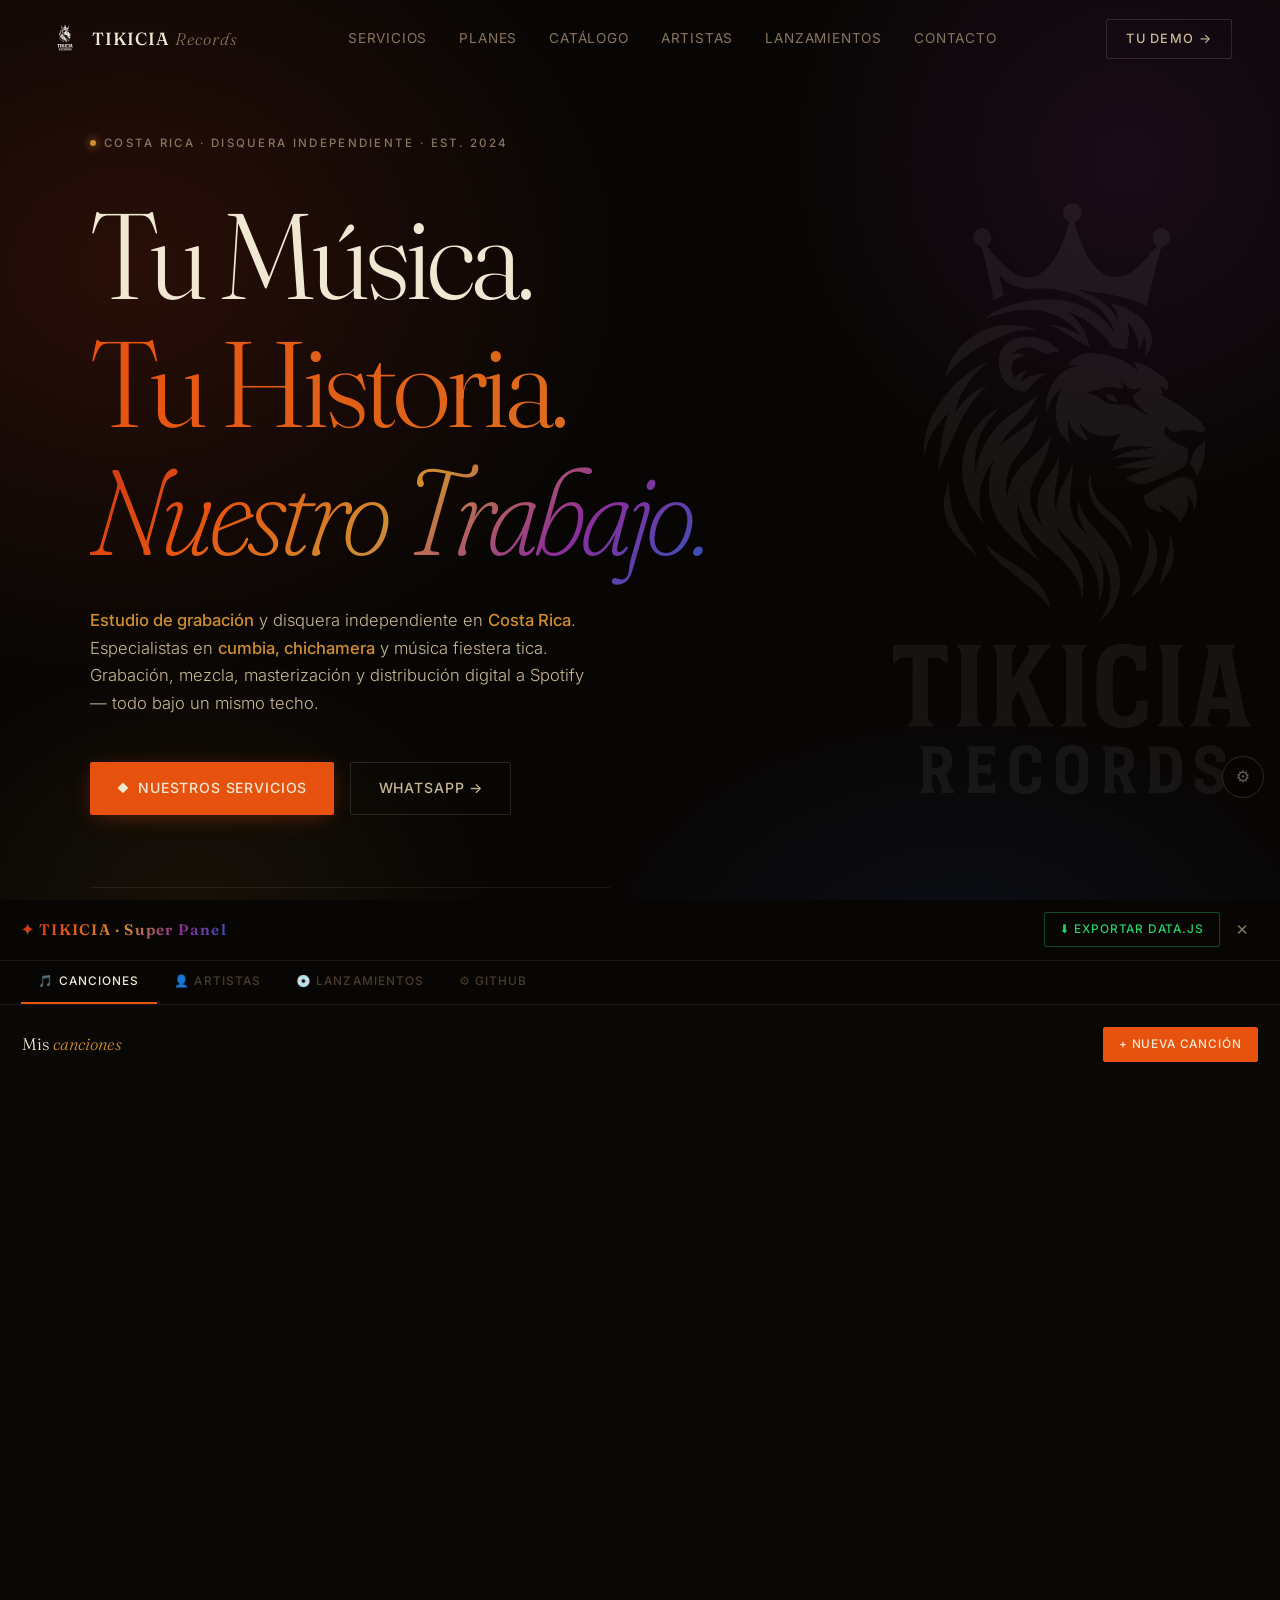
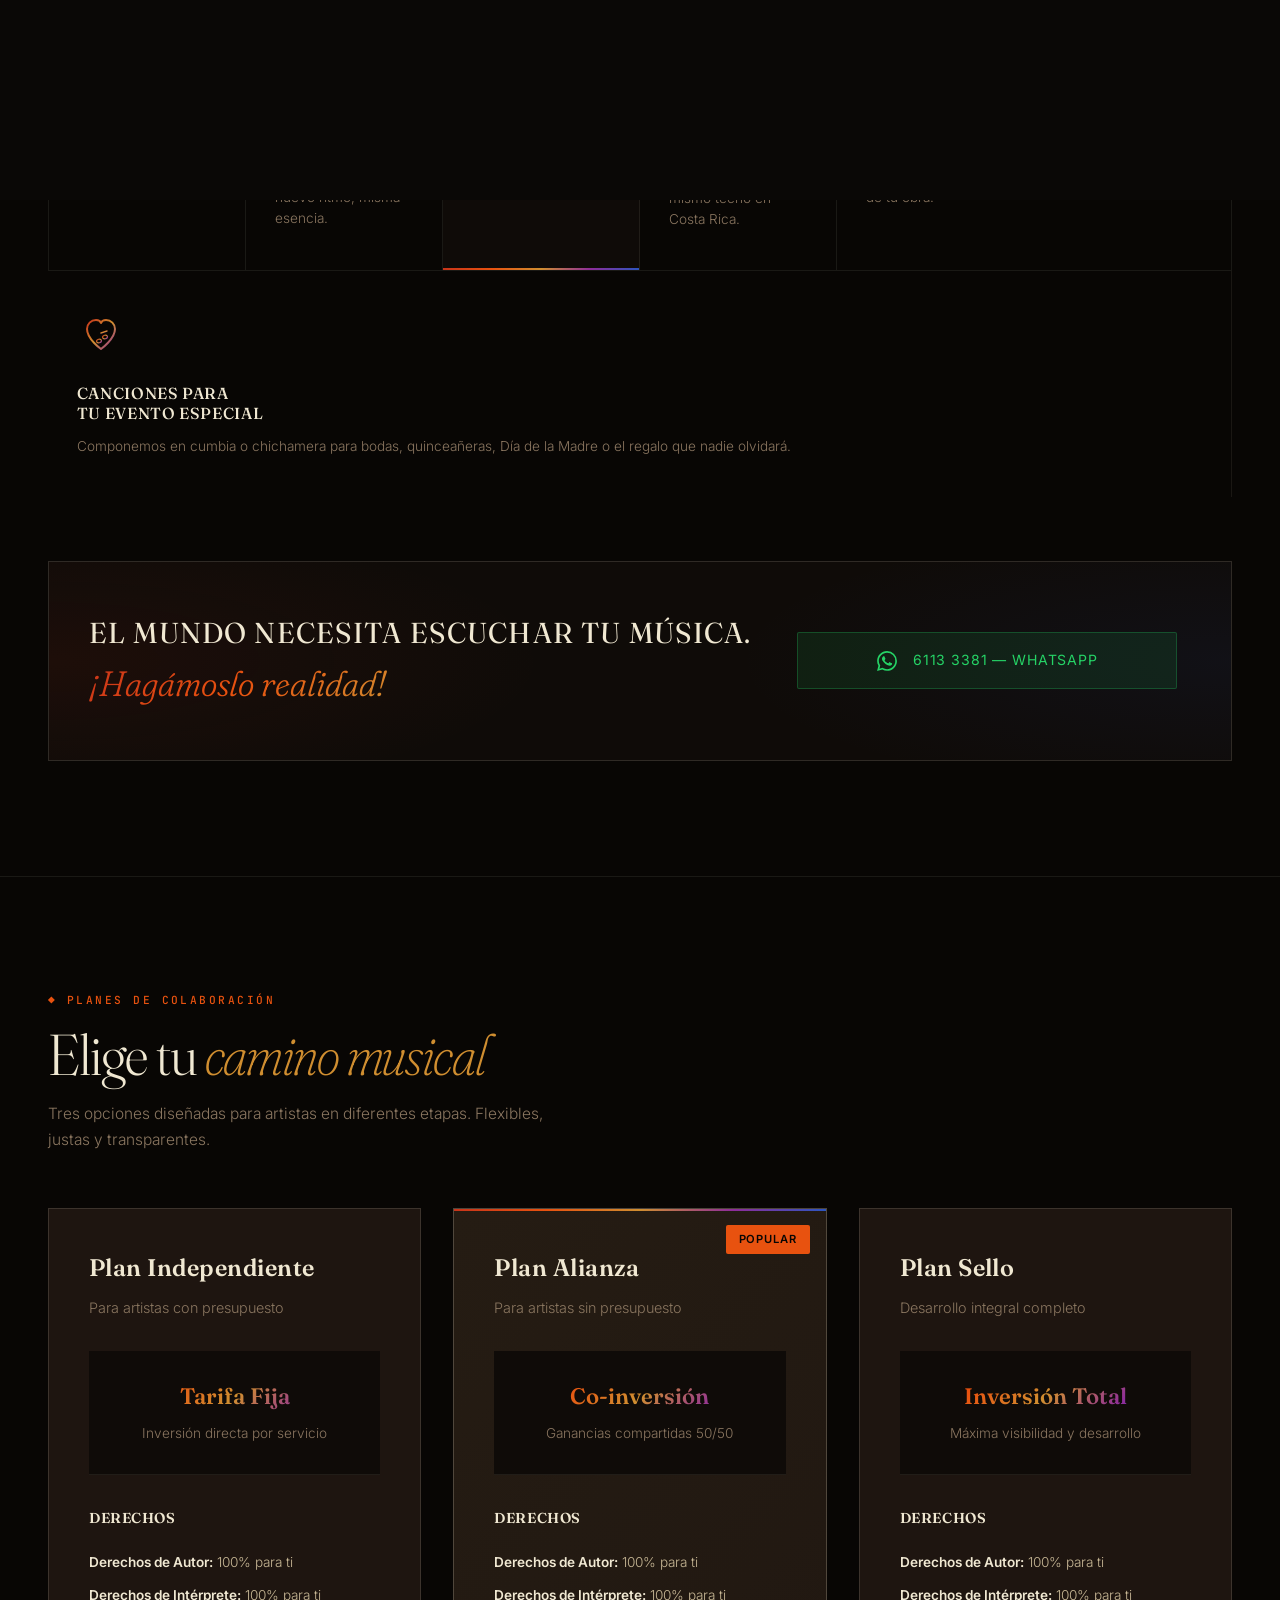
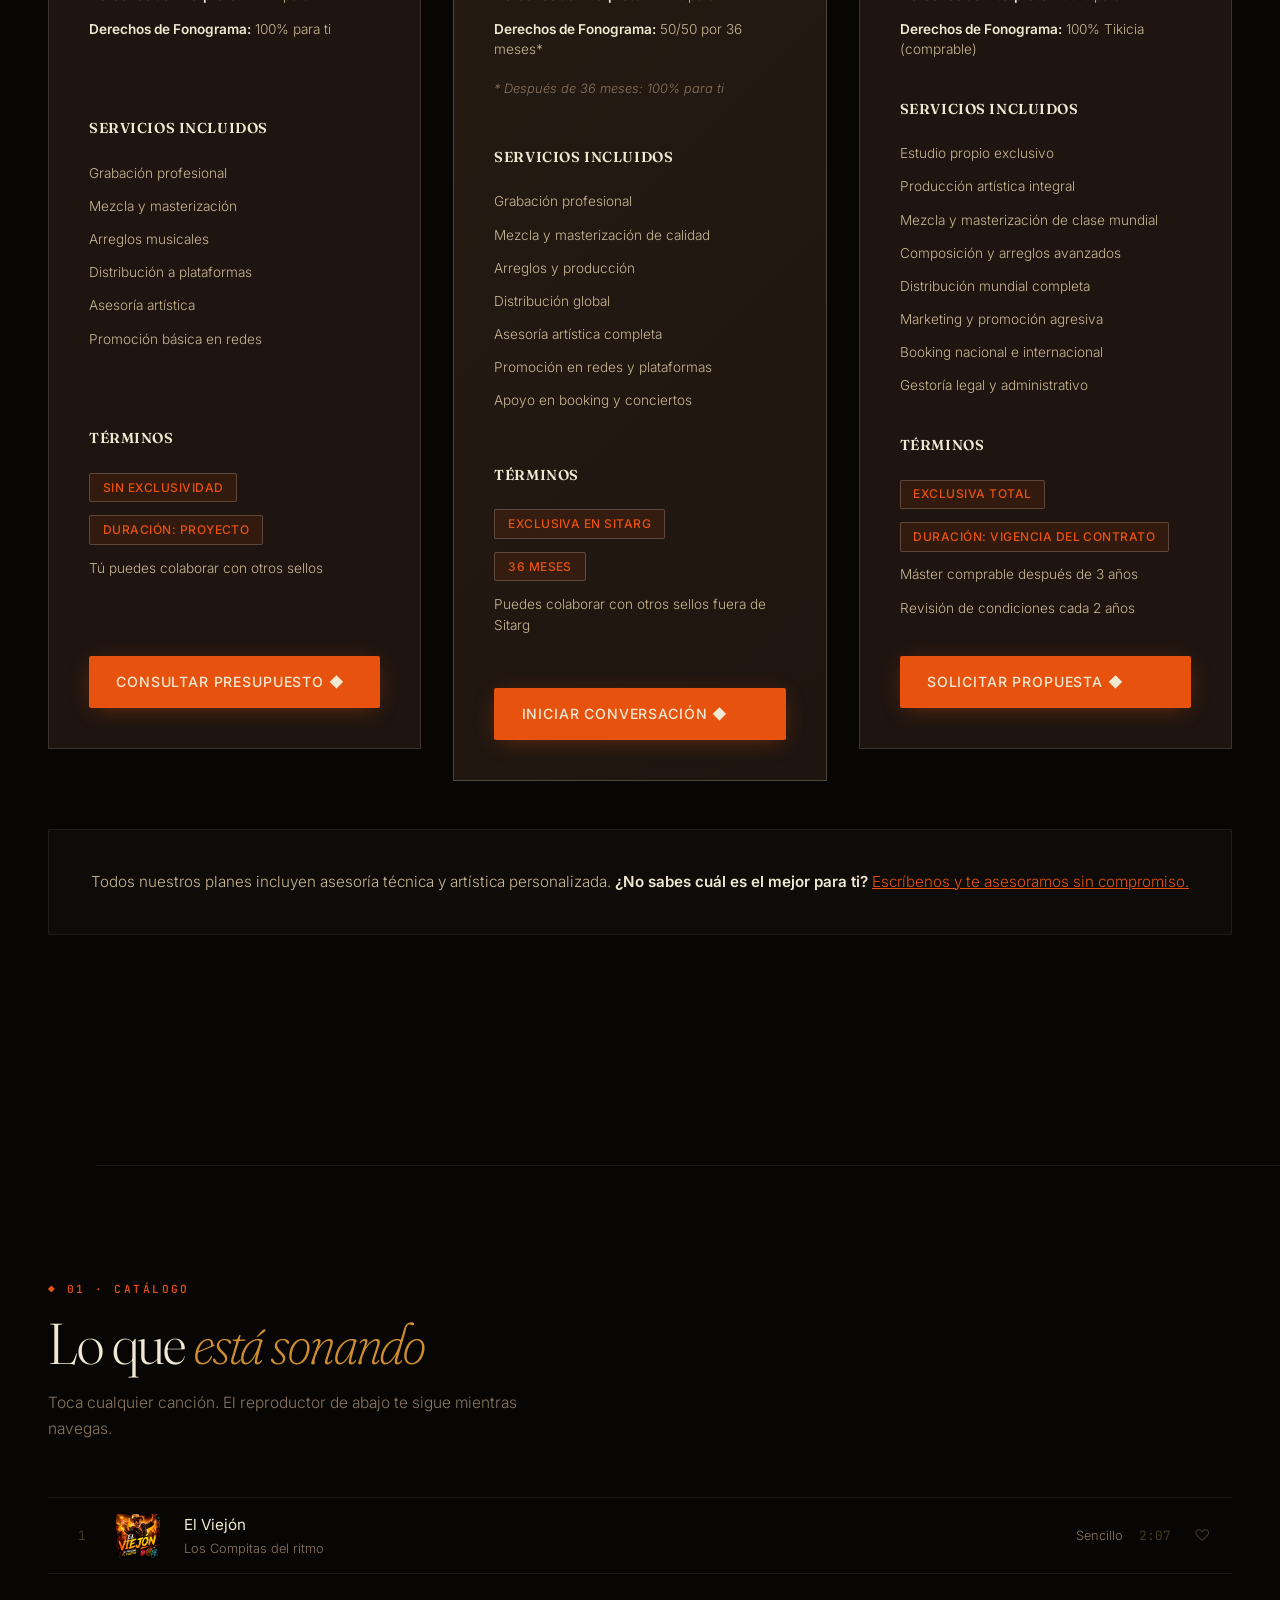
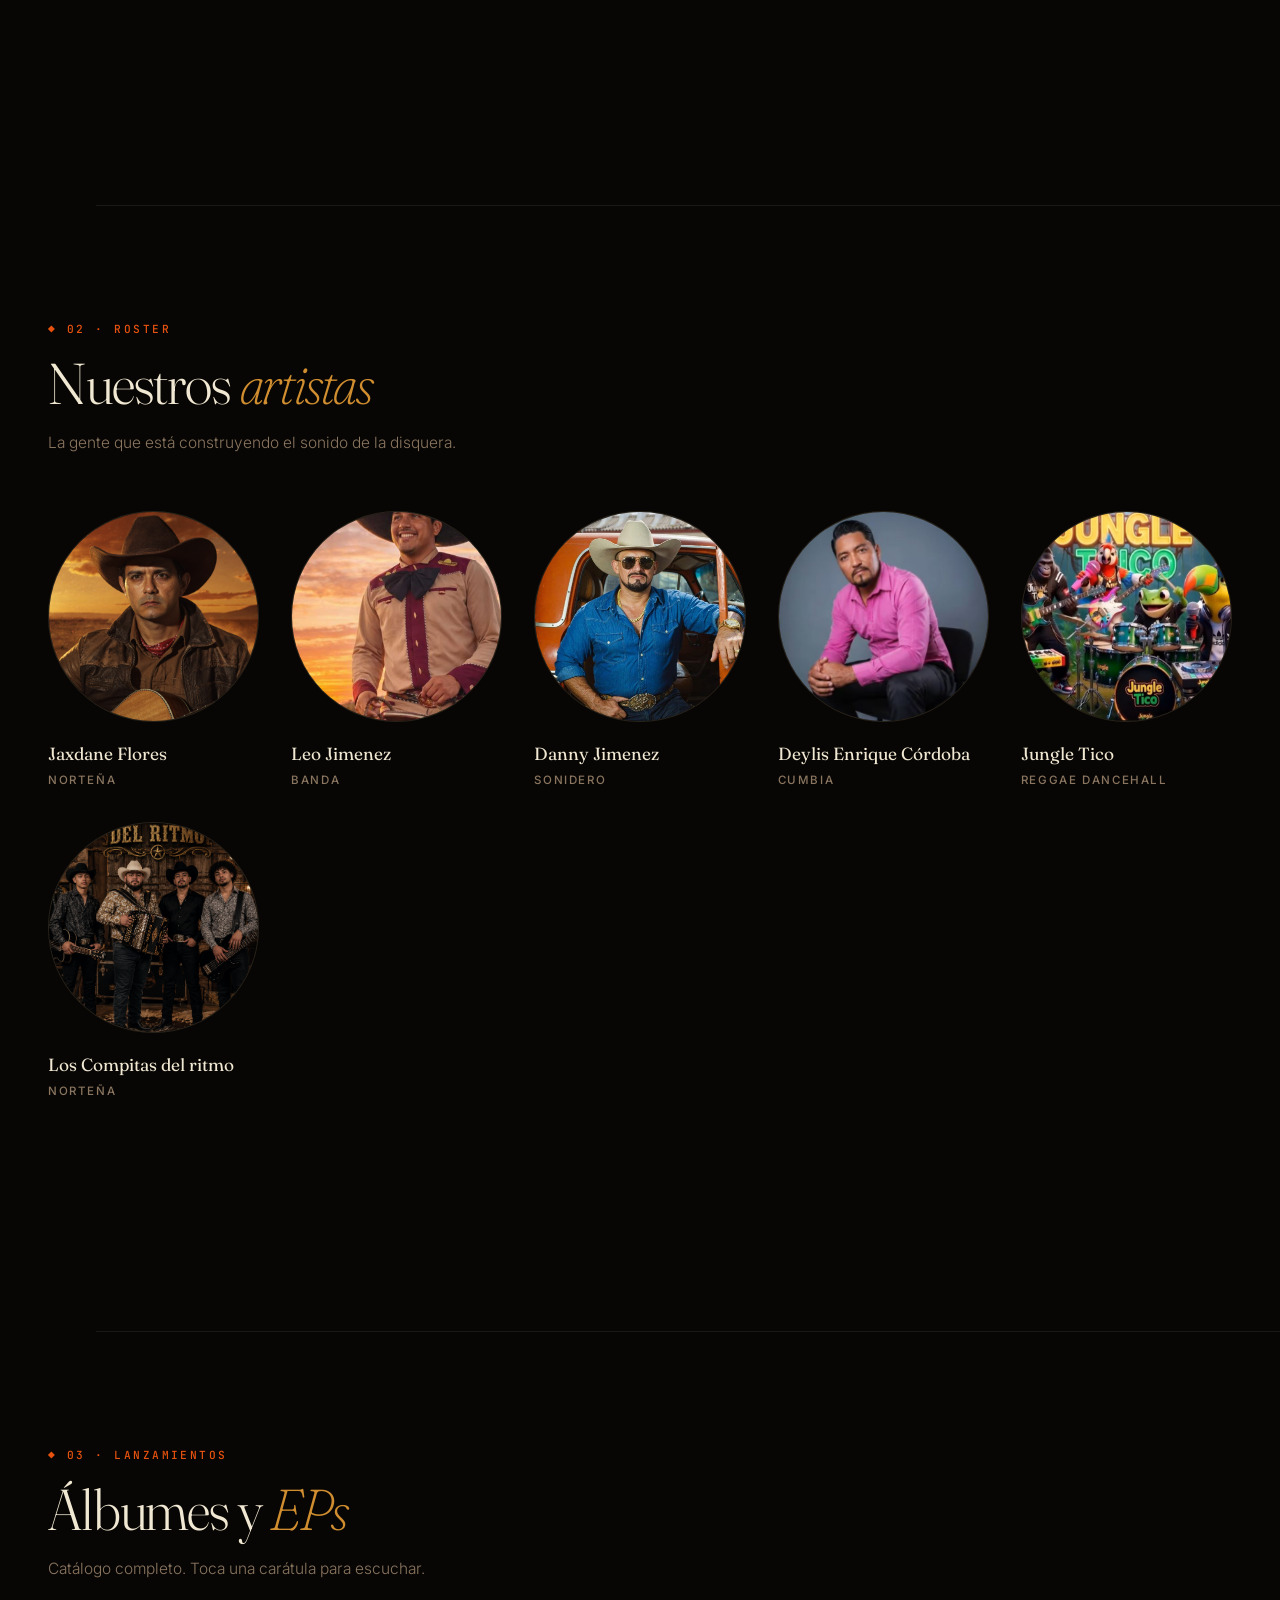
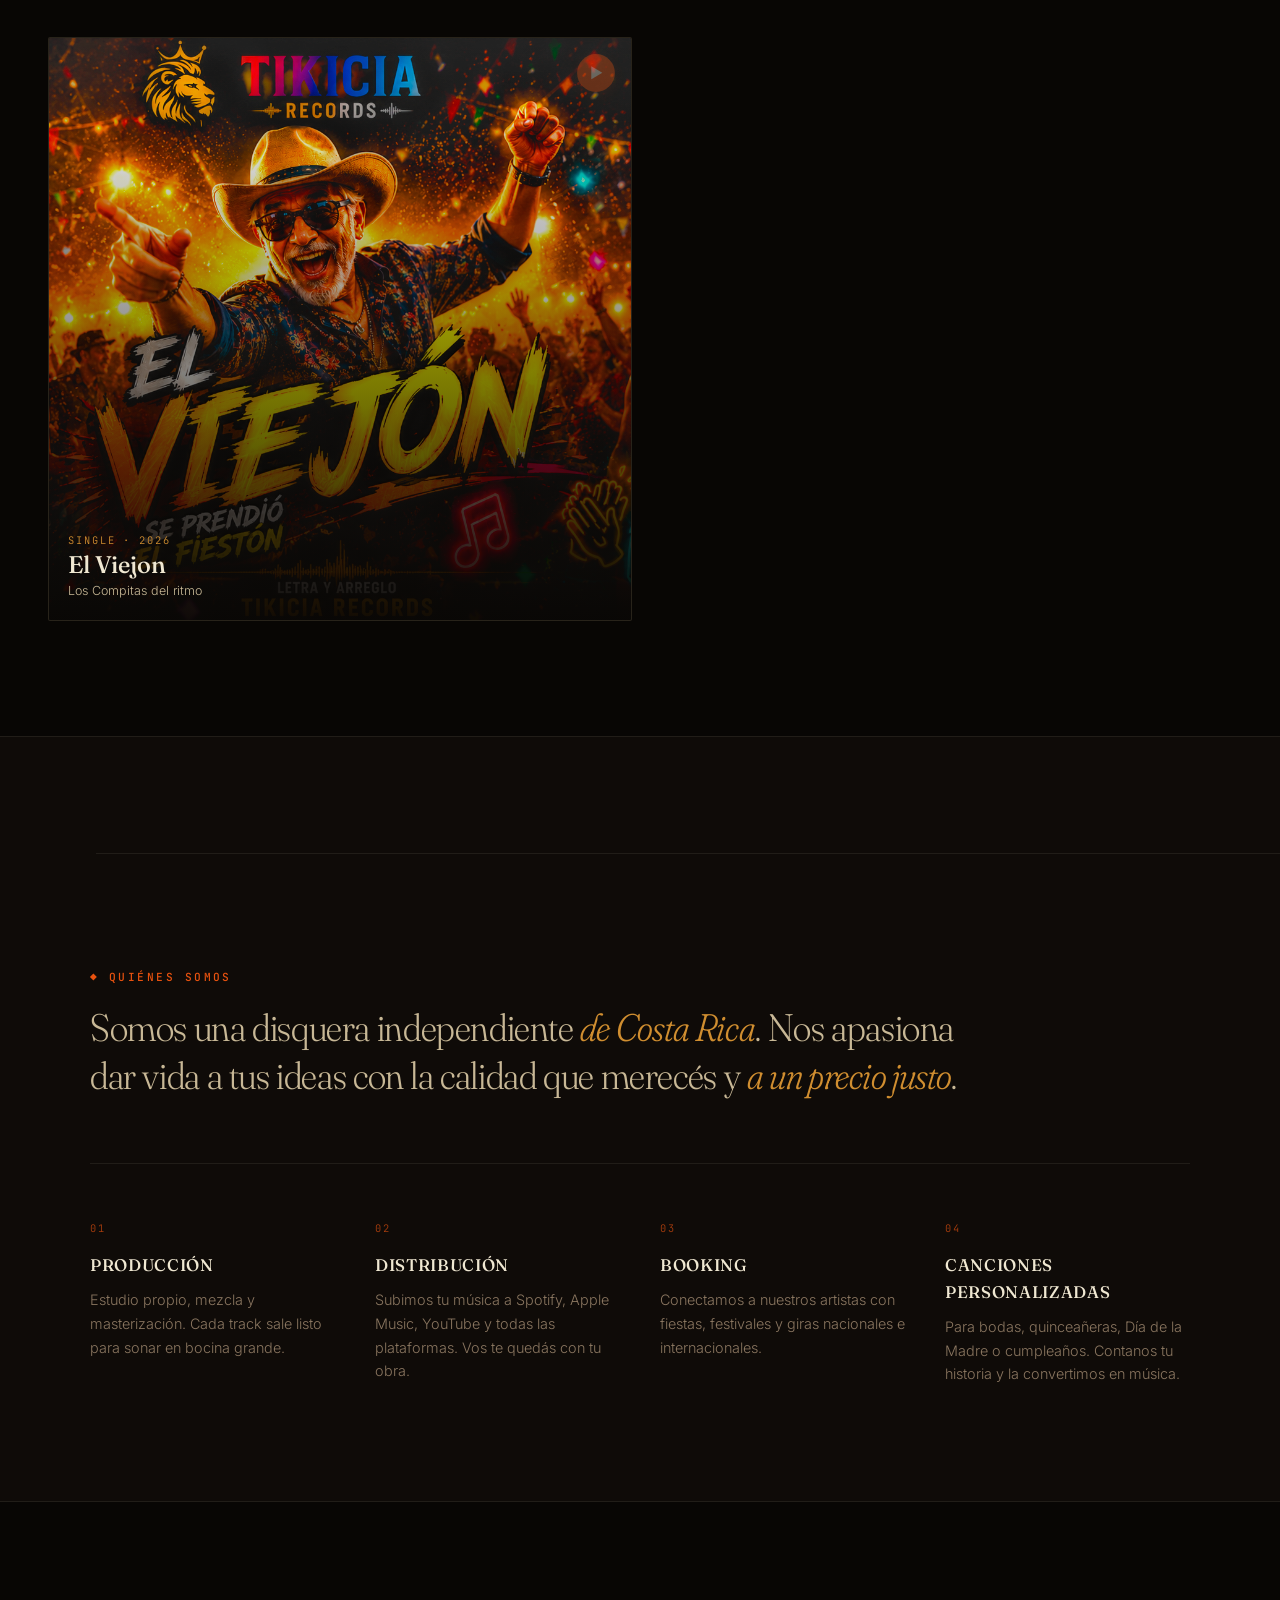
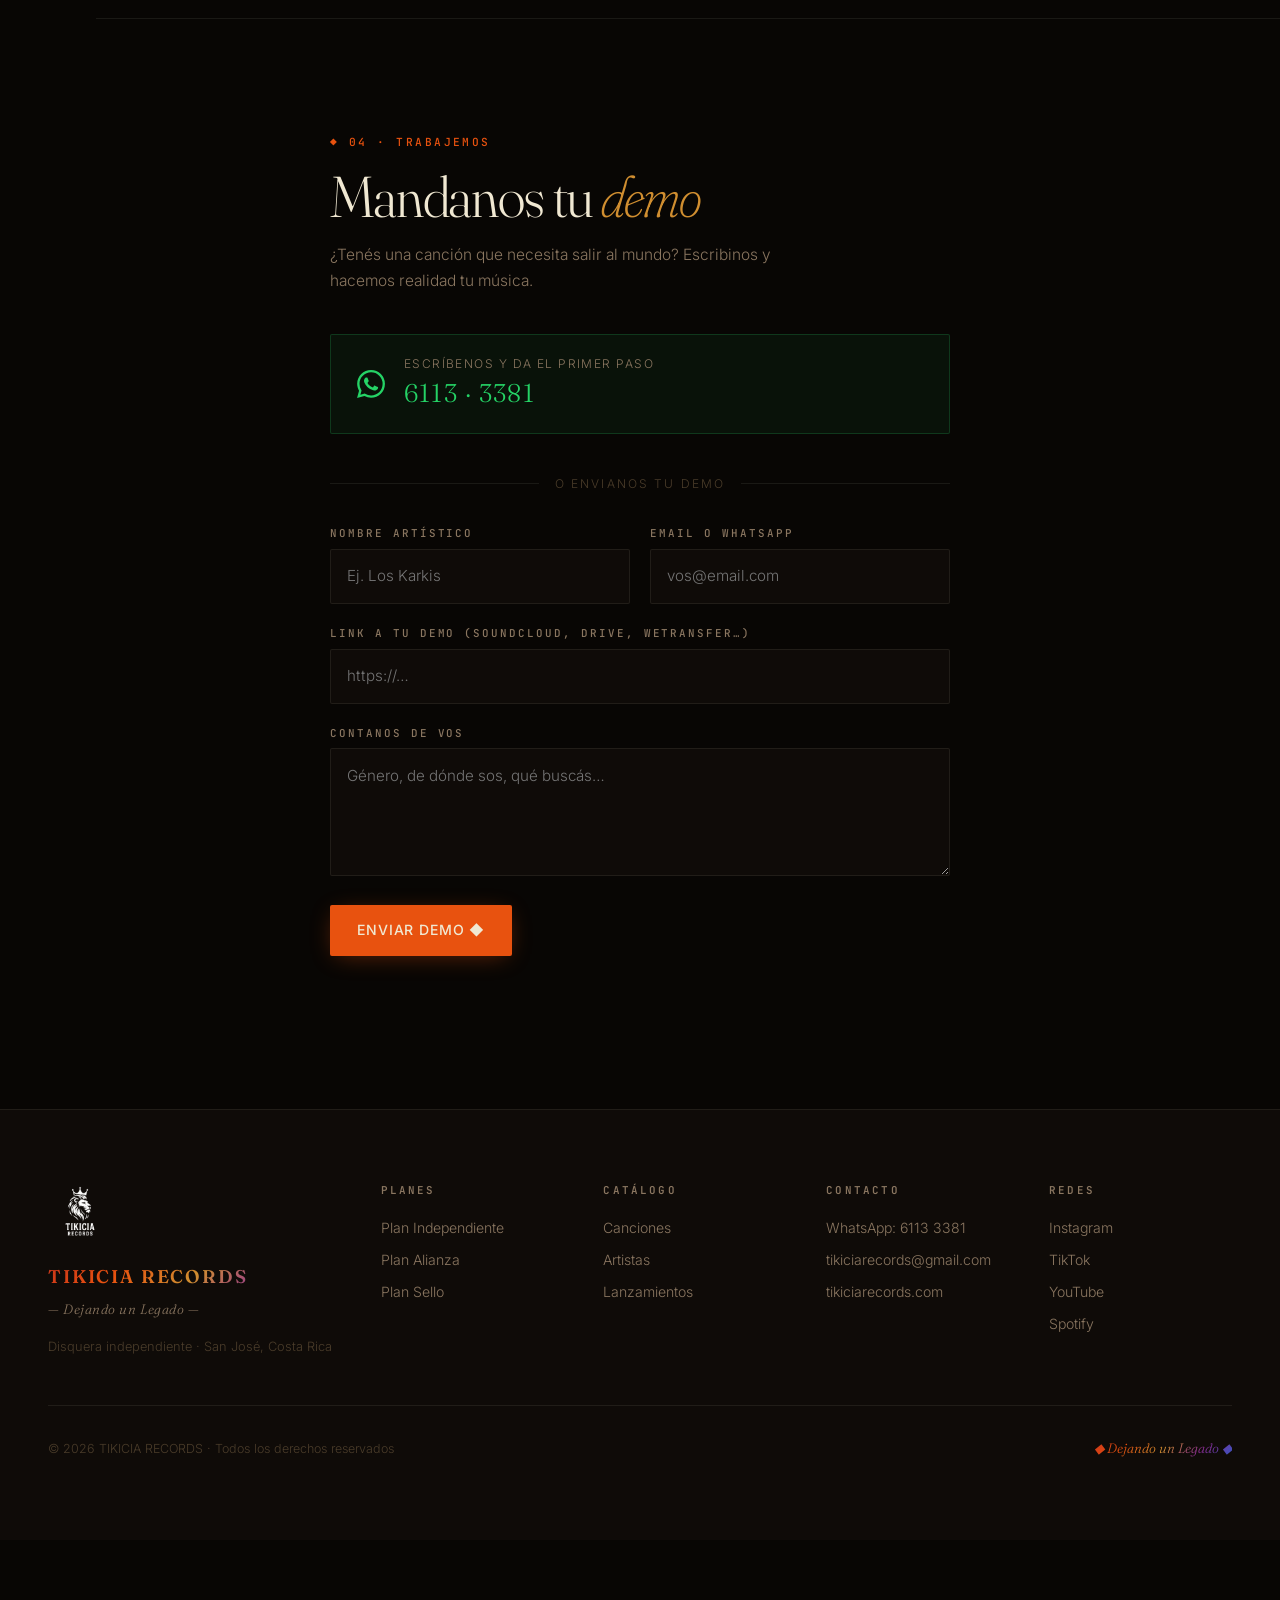
==== commit d0549e56: "Merge: Agregar sección de Planes de colaboración artística Merge rama claude/continuation-session-vp" ====
--- a/index.html
+++ b/index.html
@@ -4,11 +4,92 @@
 <meta charset="UTF-8" />
 <meta name="viewport" content="width=device-width, initial-scale=1.0" />
 <meta name="theme-color" content="#080604" />
-<title>TIKICIA RECORDS · Dejando un Legado</title>
-<meta name="description" content="Disquera independiente de Costa Rica. Tu música. Tu historia. Nuestro trabajo. Cumbia, chichamera y música fiestera.">
-<meta property="og:title" content="TIKICIA RECORDS · Dejando un Legado">
-<meta property="og:description" content="Tu música. Tu historia. Nuestro trabajo.">
-<meta property="og:image" content="assets/img/logo 1.png">
+
+<!-- ── SEO primario ── -->
+<title>TIKICIA RECORDS · Estudio de Grabación en Costa Rica | Cumbia & Chichamera</title>
+<meta name="description" content="Disquera independiente y estudio de grabación en Costa Rica. Especialistas en cumbia, chichamera y música fiestera tica. Grabación, mezcla, masterización y distribución a Spotify. Grabá tu canción con nosotros.">
+<meta name="keywords" content="estudio grabación Costa Rica, producción musical Costa Rica, cumbia Costa Rica, chichamera, música fiestera, grabar canción San José, mezcla masterización Costa Rica, distribución digital Spotify Costa Rica, disquera independiente Costa Rica, canción personalizada boda quinceañera Costa Rica, arreglos musicales, cambio género musical">
+<meta name="robots" content="index, follow">
+<meta name="author" content="Tikicia Records">
+<meta name="geo.region" content="CR">
+<meta name="geo.placename" content="Costa Rica">
+<link rel="canonical" href="https://grafitico.github.io/tikicia-records/">
+
+<!-- ── Open Graph ── -->
+<meta property="og:type" content="website">
+<meta property="og:locale" content="es_CR">
+<meta property="og:site_name" content="Tikicia Records">
+<meta property="og:url" content="https://grafitico.github.io/tikicia-records/">
+<meta property="og:title" content="TIKICIA RECORDS · Estudio de Grabación en Costa Rica | Cumbia & Chichamera">
+<meta property="og:description" content="Disquera independiente en Costa Rica. Especialistas en cumbia, chichamera y música fiestera tica. Grabación, mezcla, masterización y distribución digital.">
+<meta property="og:image" content="https://grafitico.github.io/tikicia-records/assets/img/logo 1.png">
+<meta property="og:image:width" content="1200">
+<meta property="og:image:height" content="630">
+<meta property="og:image:alt" content="Tikicia Records — Disquera independiente de Costa Rica">
+
+<!-- ── Twitter Card ── -->
+<meta name="twitter:card" content="summary_large_image">
+<meta name="twitter:title" content="TIKICIA RECORDS · Estudio de Grabación Costa Rica">
+<meta name="twitter:description" content="Especialistas en cumbia, chichamera y música fiestera tica. Grabación, mezcla, masterización y distribución digital a Spotify.">
+<meta name="twitter:image" content="https://grafitico.github.io/tikicia-records/assets/img/logo 1.png">
+
+<!-- ── Schema.org JSON-LD ── -->
+<script type="application/ld+json">
+{
+  "@context": "https://schema.org",
+  "@graph": [
+    {
+      "@type": ["LocalBusiness", "MusicGroup"],
+      "@id": "https://grafitico.github.io/tikicia-records/#business",
+      "name": "Tikicia Records",
+      "alternateName": "Tikicia Records CR",
+      "description": "Disquera independiente y estudio de grabación en Costa Rica. Especialistas en cumbia, chichamera y música fiestera tica.",
+      "url": "https://grafitico.github.io/tikicia-records/",
+      "logo": "https://grafitico.github.io/tikicia-records/assets/img/logo 1.png",
+      "image": "https://grafitico.github.io/tikicia-records/assets/img/logo 1.png",
+      "telephone": "+50661133381",
+      "priceRange": "$$",
+      "foundingDate": "2024",
+      "address": {
+        "@type": "PostalAddress",
+        "addressCountry": "CR",
+        "addressRegion": "San José",
+        "addressLocality": "Costa Rica"
+      },
+      "areaServed": { "@type": "Country", "name": "Costa Rica" },
+      "genre": ["Cumbia", "Chichamera", "Música Fiestera", "Tropical", "Norteño", "Sonidero"],
+      "knowsAbout": [
+        "Producción musical Costa Rica",
+        "Grabación de música",
+        "Mezcla y masterización",
+        "Composición musical",
+        "Cumbia costarricense",
+        "Chichamera",
+        "Música fiestera",
+        "Distribución digital Spotify"
+      ],
+      "hasOfferCatalog": {
+        "@type": "OfferCatalog",
+        "name": "Servicios de Producción Musical en Costa Rica",
+        "itemListElement": [
+          { "@type": "Offer", "itemOffered": { "@type": "Service", "name": "Composición Musical Original", "description": "Composición de canciones originales en cumbia, chichamera, norteña y géneros tropicales costarricenses. Canciones personalizadas para bodas, quinceañeras y Día de la Madre." } },
+          { "@type": "Offer", "itemOffered": { "@type": "Service", "name": "Arreglos y Cambio de Género Musical", "description": "Arreglos musicales y conversión de canciones entre géneros: cumbia, chichamera, norteña, sonidero y tropical costarricense." } },
+          { "@type": "Offer", "itemOffered": { "@type": "Service", "name": "Grabación, Mezcla y Masterización", "description": "Grabación profesional en estudio en San José, Costa Rica. Mezcla y masterización para Spotify, Apple Music y plataformas digitales." } },
+          { "@type": "Offer", "itemOffered": { "@type": "Service", "name": "Producción Musical Completa Costa Rica", "description": "Producción musical completa desde la idea hasta el lanzamiento: composición, grabación, mezcla, masterización y distribución digital." } },
+          { "@type": "Offer", "itemOffered": { "@type": "Service", "name": "Distribución Digital a Spotify", "description": "Distribución a Spotify, Apple Music, Amazon Music y más de 150 plataformas digitales. El artista retiene el 100% de sus derechos." } },
+          { "@type": "Offer", "itemOffered": { "@type": "Service", "name": "Canciones Personalizadas para Eventos", "description": "Canciones originales en cumbia o chichamera para bodas, quinceañeras, Día de la Madre y eventos especiales en Costa Rica." } }
+        ]
+      },
+      "contactPoint": {
+        "@type": "ContactPoint",
+        "telephone": "+50661133381",
+        "contactType": "customer service",
+        "availableLanguage": "Spanish"
+      }
+    }
+  ]
+}
+</script>
 
 <!-- Fonts -->
 <link rel="preconnect" href="https://fonts.googleapis.com">
@@ -109,8 +190,9 @@
     </h1>
 
     <p class="hero-sub reveal-line">
-      En Tikicia Records sabemos que empezar en la música no es fácil,
-      pero conseguir un <strong>sonido profesional</strong> no debería costar una fortuna.
+      <strong>Estudio de grabación</strong> y disquera independiente en <strong>Costa Rica</strong>.
+      Especialistas en <strong>cumbia, chichamera</strong> y música fiestera tica.
+      Grabación, mezcla, masterización y distribución digital a Spotify — todo bajo un mismo techo.
     </p>
 
     <div class="hero-actions reveal-line">
@@ -179,8 +261,8 @@
     <p class="kicker">◆ Lo que hacemos</p>
     <h2 class="section-title">Transformamos tu <em>idea en un éxito</em></h2>
     <p class="section-sub">
-      Tanto si estás dando tus primeros pasos como si ya tenés camino recorrido,
-      aquí creamos tu identidad musical.
+      Estudio de grabación en <strong>Costa Rica</strong> especializado en cumbia, chichamera y música fiestera.
+      Tanto si estás empezando como si ya tenés camino recorrido, aquí creamos tu identidad musical.
     </p>
   </div>
 
@@ -199,7 +281,7 @@
         </svg>
       </div>
       <h3 class="service-title">Composición<br>desde cero</h3>
-      <p class="service-desc">Letra y música 100% originales para tu historia.</p>
+      <p class="service-desc">Letra y música 100% originales en cumbia, chichamera, norteña o el género que elijas.</p>
     </div>
 
     <div class="service-card io-reveal">
@@ -213,7 +295,7 @@
         </svg>
       </div>
       <h3 class="service-title">Arreglos y<br>cambios de género</h3>
-      <p class="service-desc">Dale un giro total a tu tema y llévalo al siguiente nivel.</p>
+      <p class="service-desc">¿Querés convertir tu canción a cumbia, chichamera o norteña? Nueva instrumentación, nuevo ritmo, misma esencia.</p>
     </div>
 
     <div class="service-card io-reveal service-card--featured">
@@ -227,7 +309,7 @@
         </svg>
       </div>
       <h3 class="service-title">Grabación,<br>mezcla y máster</h3>
-      <p class="service-desc">Sonido profesional listo para sonar en todas las plataformas.</p>
+      <p class="service-desc">Grabación profesional en San José, Costa Rica. Tu canción lista para Spotify, Apple Music y YouTube.</p>
     </div>
 
     <div class="service-card io-reveal">
@@ -245,7 +327,7 @@
         </svg>
       </div>
       <h3 class="service-title">Producción<br>completa</h3>
-      <p class="service-desc">De la idea inicial al lanzamiento. Nos encargamos de todo.</p>
+      <p class="service-desc">De la idea al lanzamiento: composición, grabación, mezcla, máster y distribución digital. Todo bajo un mismo techo en Costa Rica.</p>
     </div>
 
     <div class="service-card io-reveal">
@@ -258,10 +340,29 @@
           <line x1="8" y1="30" x2="40" y2="30" stroke="url(#sg5)" stroke-width="1.5"/>
         </svg>
       </div>
-      <h3 class="service-title">Listo para<br>el mundo</h3>
-      <p class="service-desc">Tu música, con calidad profesional, lista para brillar en todas las plataformas.</p>
-    </div>
-  </div>
+      <h3 class="service-title">Distribución<br>a Spotify y más</h3>
+      <p class="service-desc">Subimos tu música a Spotify, Apple Music, Amazon Music y +150 plataformas. Vos te quedás con el 100% de tu obra.</p>
+    </div>
+  </div>
+
+    <!-- 6. Canciones personalizadas para eventos -->
+    <div class="service-card io-reveal">
+      <div class="service-icon-wrap">
+        <svg viewBox="0 0 48 48" fill="none" xmlns="http://www.w3.org/2000/svg" class="service-icon">
+          <defs><linearGradient id="sg6" x1="0" y1="0" x2="1" y2="1"><stop stop-color="#c8341a"/><stop offset="0.5" stop-color="#d08e30"/><stop offset="1" stop-color="#8e2d9a"/></linearGradient></defs>
+          <!-- Corazón con nota musical -->
+          <path d="M24 38 C24 38 10 28 10 18 C10 13 14 9 19 9 C21.5 9 23.5 10.5 24 12 C24.5 10.5 26.5 9 29 9 C34 9 38 13 38 18 C38 28 24 38 24 38Z" stroke="url(#sg6)" stroke-width="2" fill="none" stroke-linejoin="round"/>
+          <!-- Nota musical pequeña dentro del corazón -->
+          <line x1="24" y1="22" x2="24" y2="30" stroke="url(#sg6)" stroke-width="1.5" stroke-linecap="round"/>
+          <line x1="24" y1="22" x2="30" y2="20" stroke="url(#sg6)" stroke-width="1.5" stroke-linecap="round"/>
+          <line x1="30" y1="20" x2="30" y2="26" stroke="url(#sg6)" stroke-width="1.5" stroke-linecap="round"/>
+          <ellipse cx="22" cy="30" rx="2.5" ry="1.8" stroke="url(#sg6)" stroke-width="1.2" transform="rotate(-15 22 30)"/>
+          <ellipse cx="28" cy="26" rx="2.5" ry="1.8" stroke="url(#sg6)" stroke-width="1.2" transform="rotate(-15 28 26)"/>
+        </svg>
+      </div>
+      <h3 class="service-title">Canciones para<br>tu evento especial</h3>
+      <p class="service-desc">Componemos en cumbia o chichamera para bodas, quinceañeras, Día de la Madre o el regalo que nadie olvidará.</p>
+    </div>
 
   <!-- CTA Banner -->
   <div class="services-cta io-reveal">
@@ -695,6 +796,7 @@
 </div>
 
 <!-- SCRIPTS -->
+<script src="config.js"></script>
 <script defer src="data.js?v=20260529b"></script>
 <script defer src="main.js?v=20260529b"></script>
 <script defer src="panel.js?v=20260529b"></script>
--- a/styles.css
+++ b/styles.css
@@ -717,9 +717,12 @@
 
 .services-grid {
   display: grid;
-  grid-template-columns: repeat(5, 1fr);
+  grid-template-columns: repeat(3, 1fr);
   gap: 0;
   border: 1px solid var(--rule);
+}
+@media (min-width: 1100px) {
+  .services-grid { grid-template-columns: repeat(6, 1fr); }
 }
 
 .service-card {
@@ -819,13 +822,21 @@
   font-variation-settings: "opsz" 72, "SOFT" 80;
 }
 
-@media (max-width: 960px) {
-  .services-grid { grid-template-columns: repeat(3, 1fr); }
-  .service-card:nth-child(3) { border-right: none; }
+/* 6-col grid: borders reset per breakpoint */
+.service-card:last-child { border-right: none; }
+@media (min-width: 1100px) {
+  .service-card:nth-child(3) { border-right: 1px solid var(--rule); }
+}
+@media (max-width: 1099px) {
+  .service-card:nth-child(3n) { border-right: none; }
+  .service-card { border-bottom: 1px solid var(--rule); }
+  .service-card:nth-last-child(-n+3) { border-bottom: none; }
 }
 @media (max-width: 600px) {
   .services-grid { grid-template-columns: 1fr 1fr; }
+  .service-card:nth-child(3n) { border-right: 1px solid var(--rule); }
   .service-card:nth-child(2n) { border-right: none; }
+  .service-card:nth-last-child(-n+2) { border-bottom: none; }
   .service-card { padding: 1.8rem 1.2rem; }
 }
 
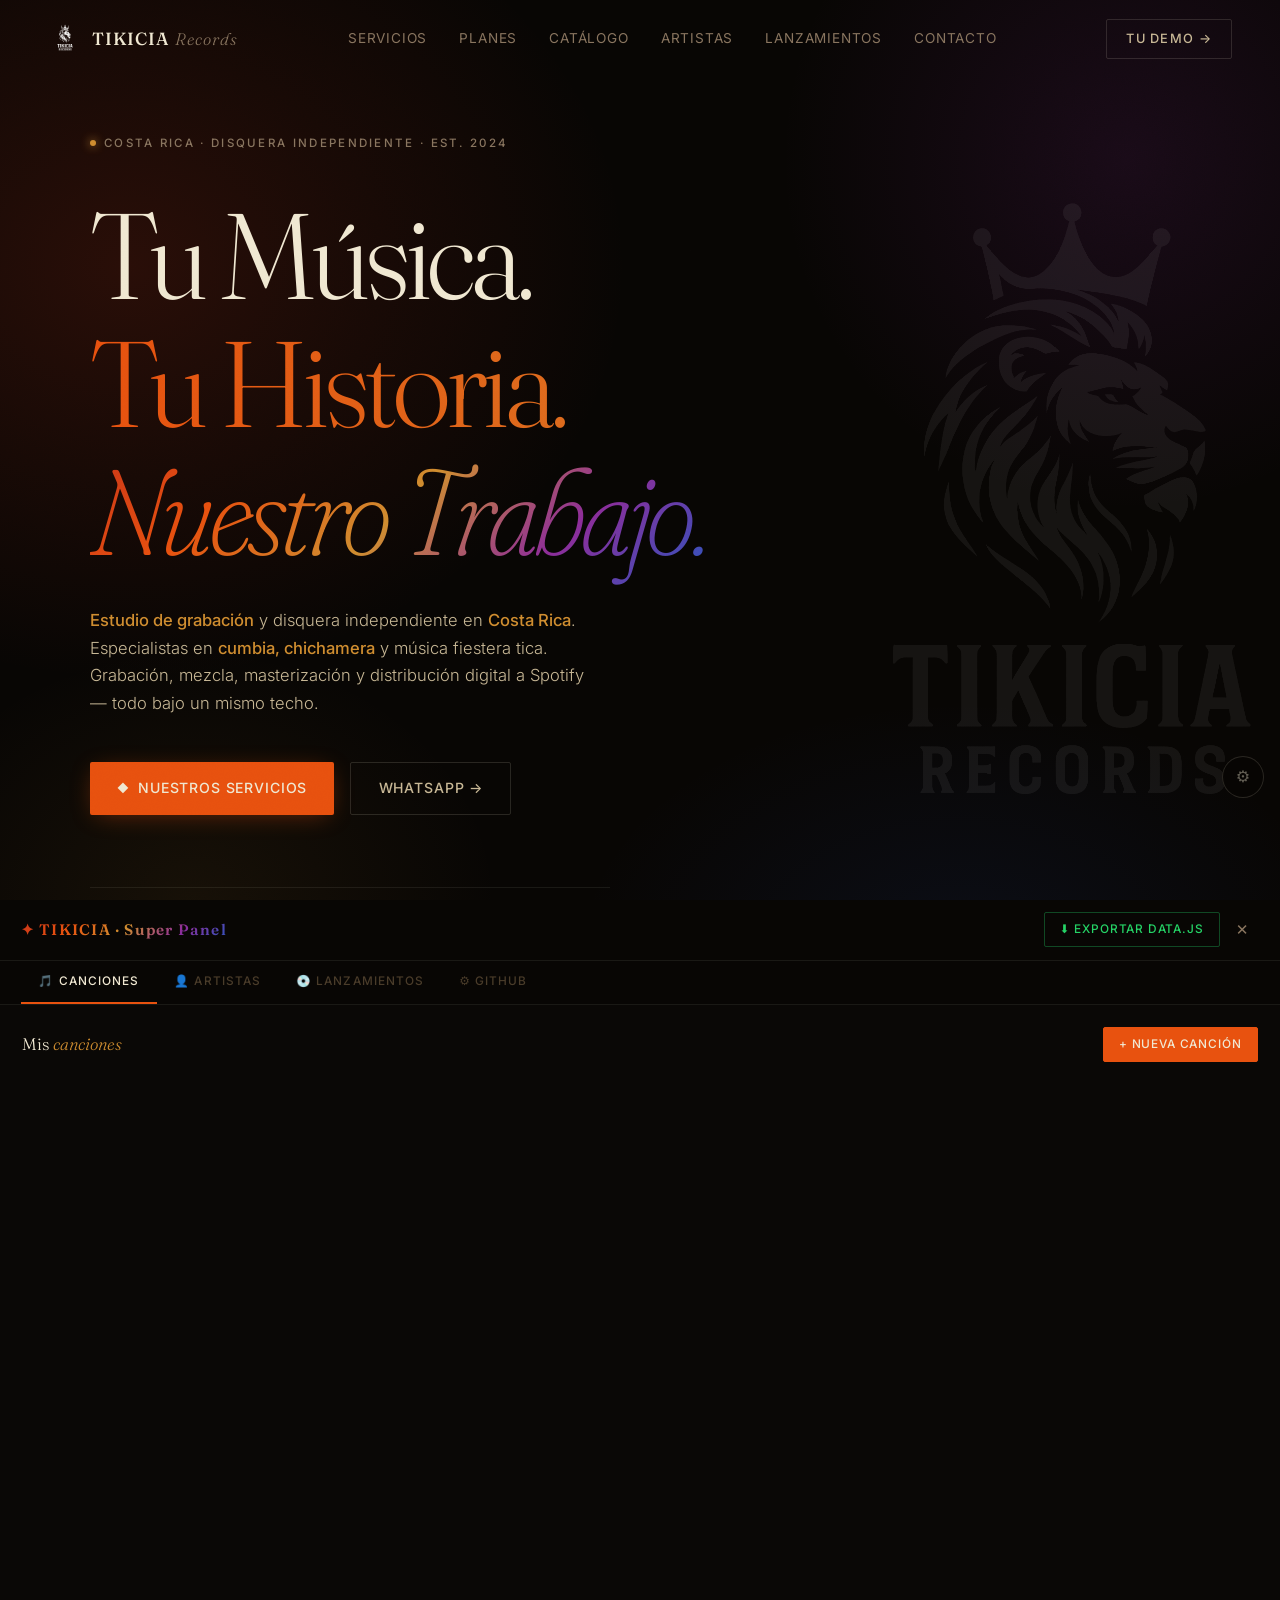
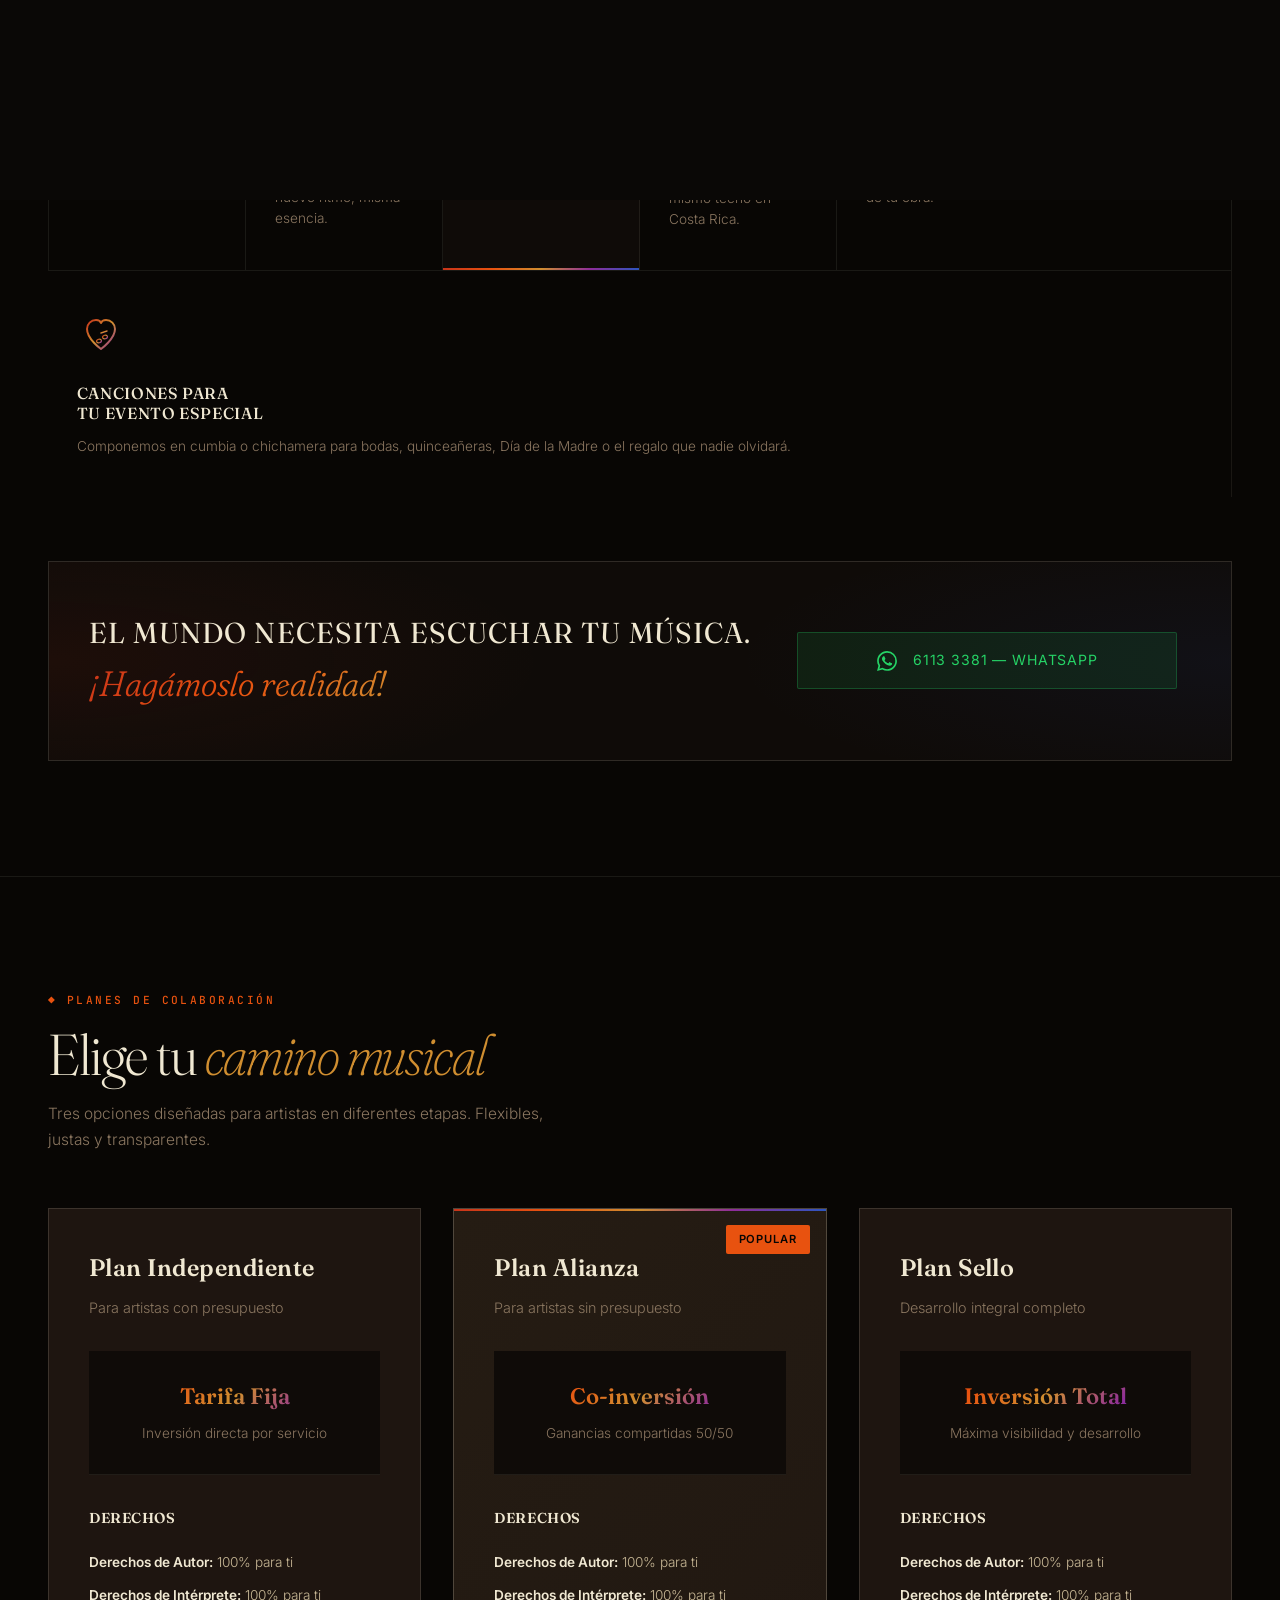
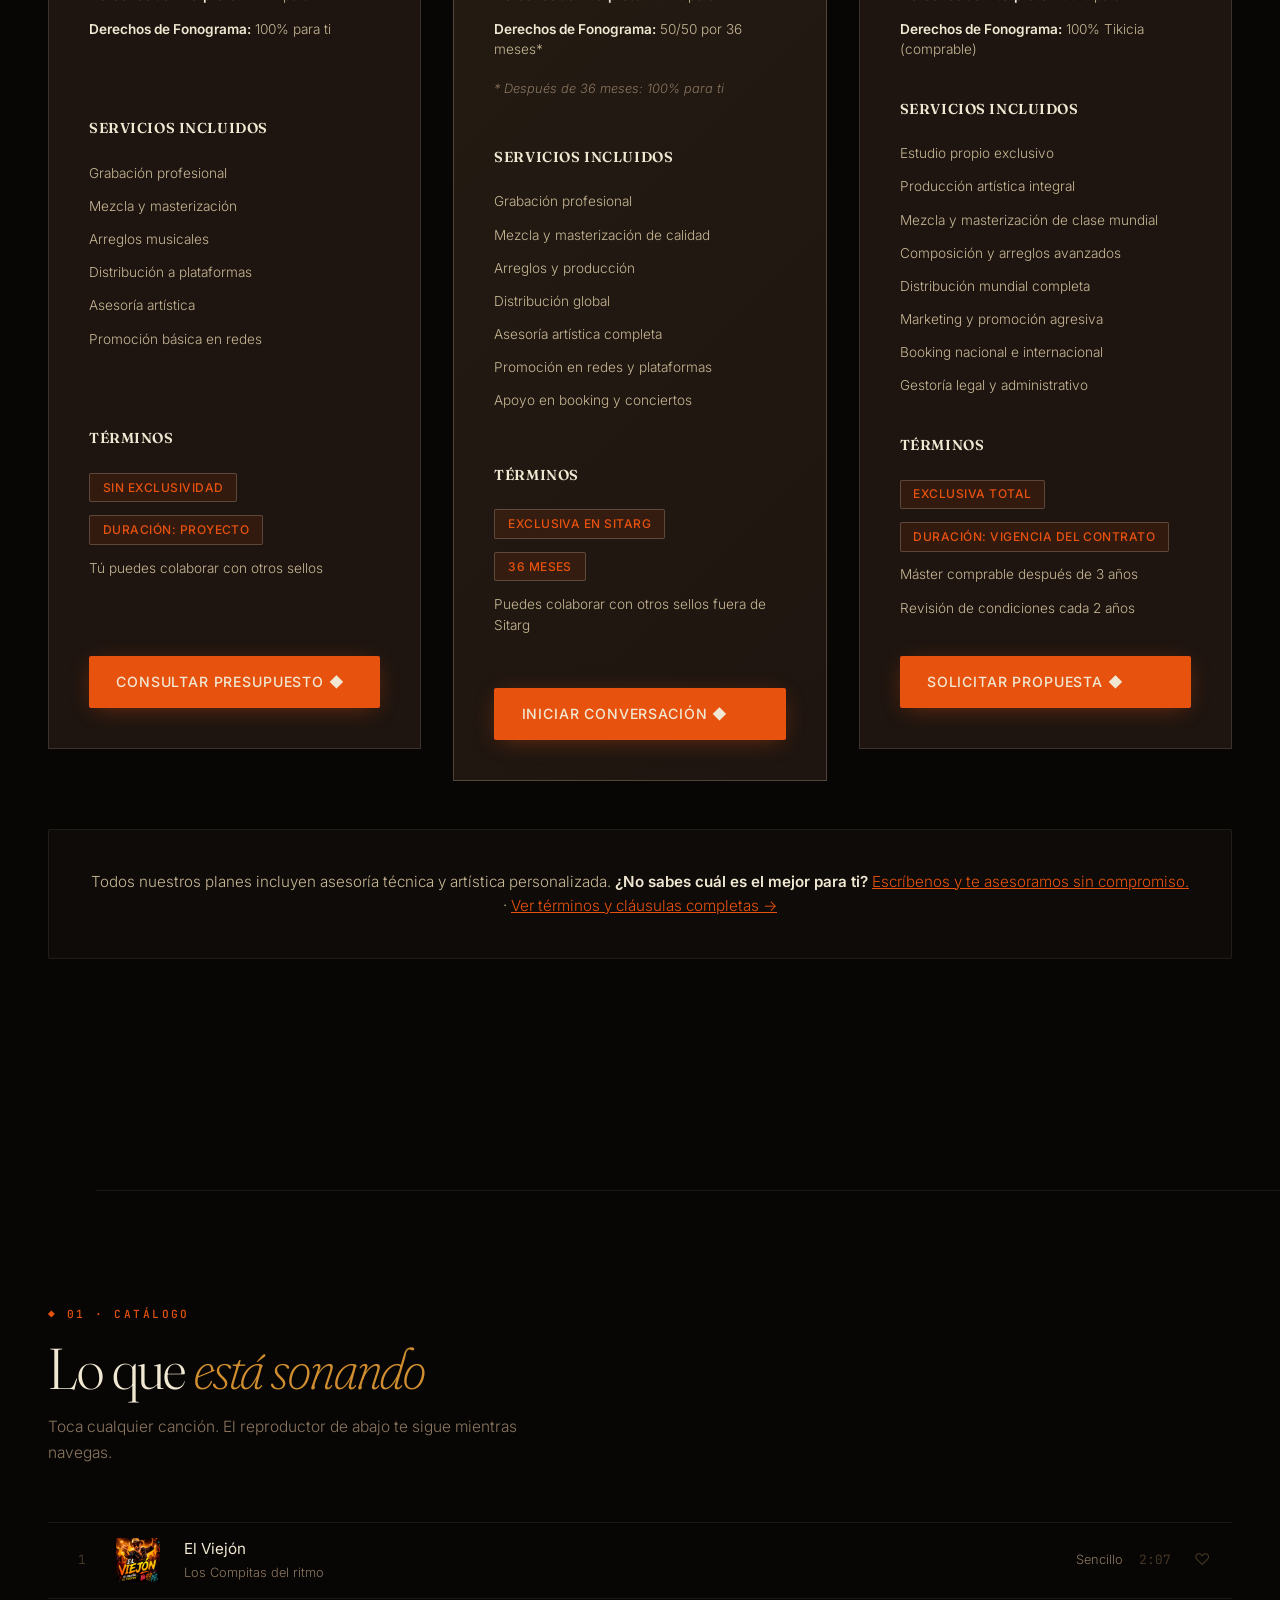
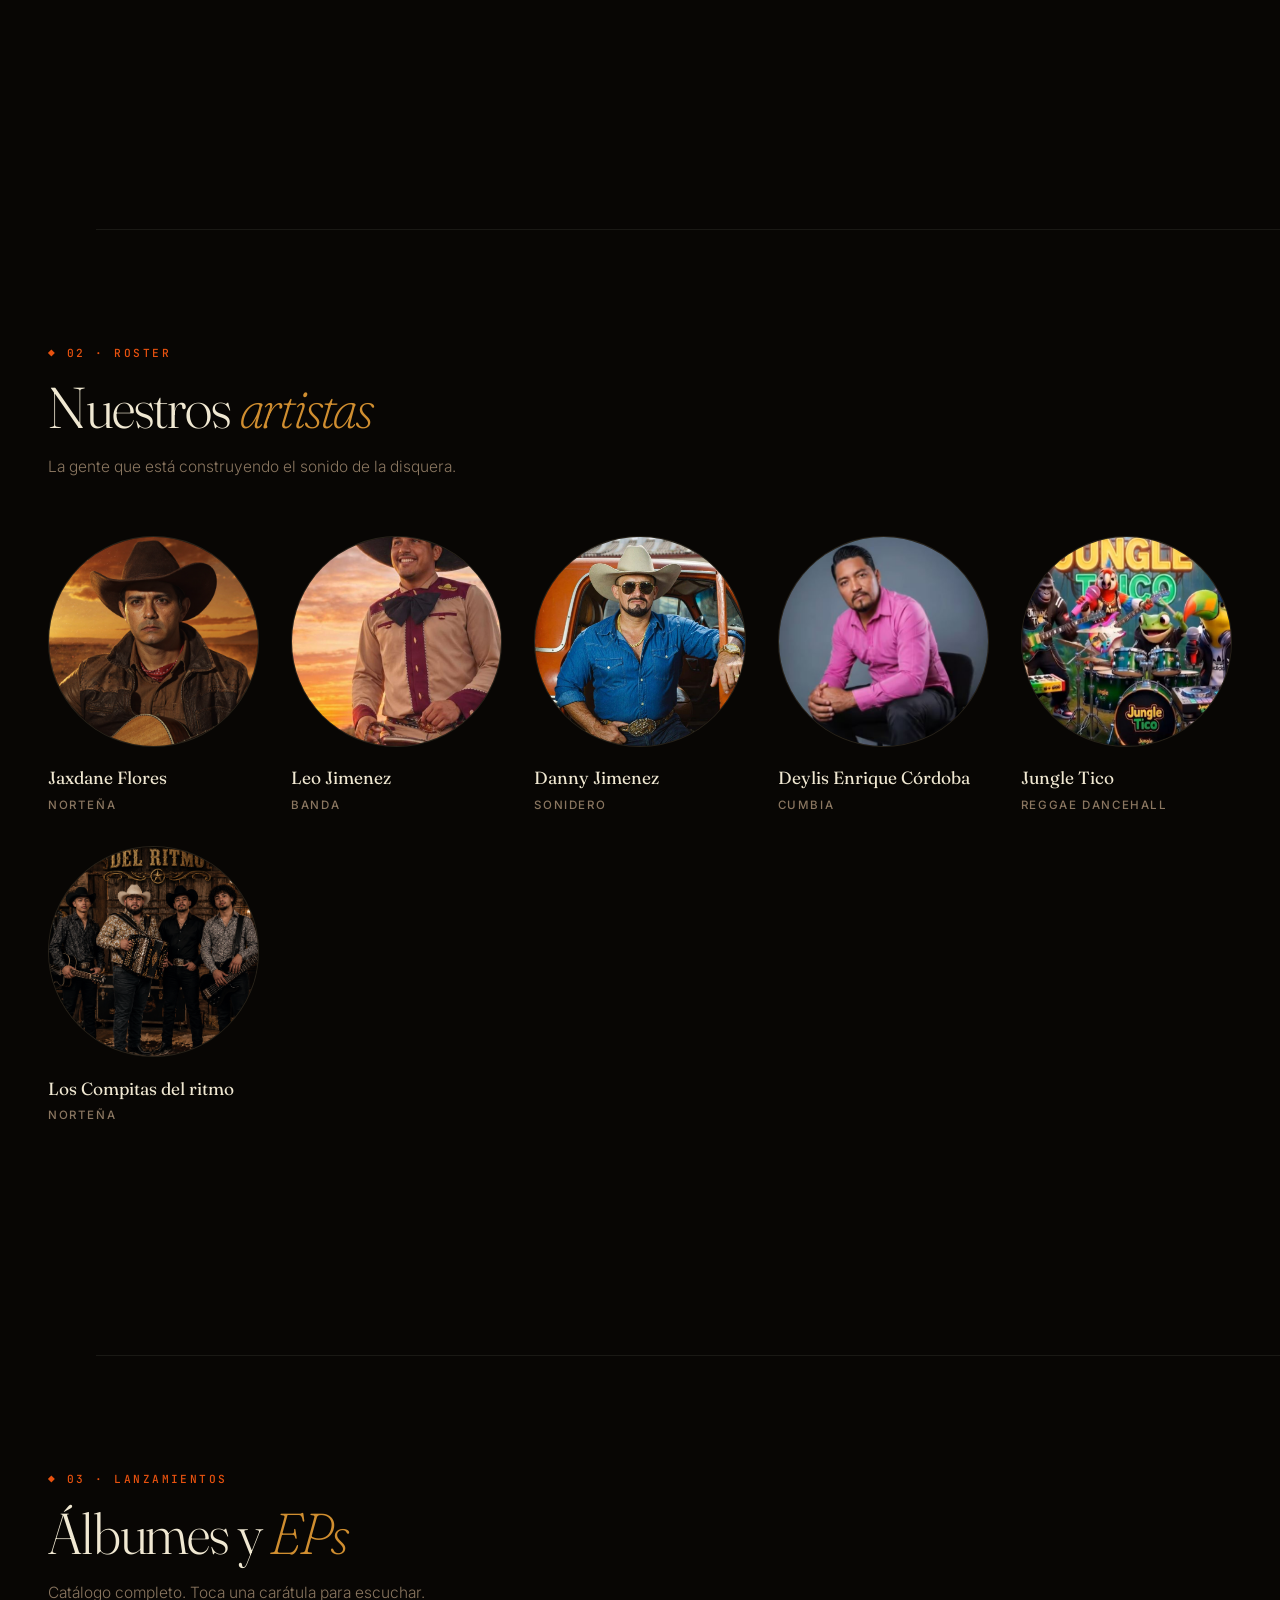
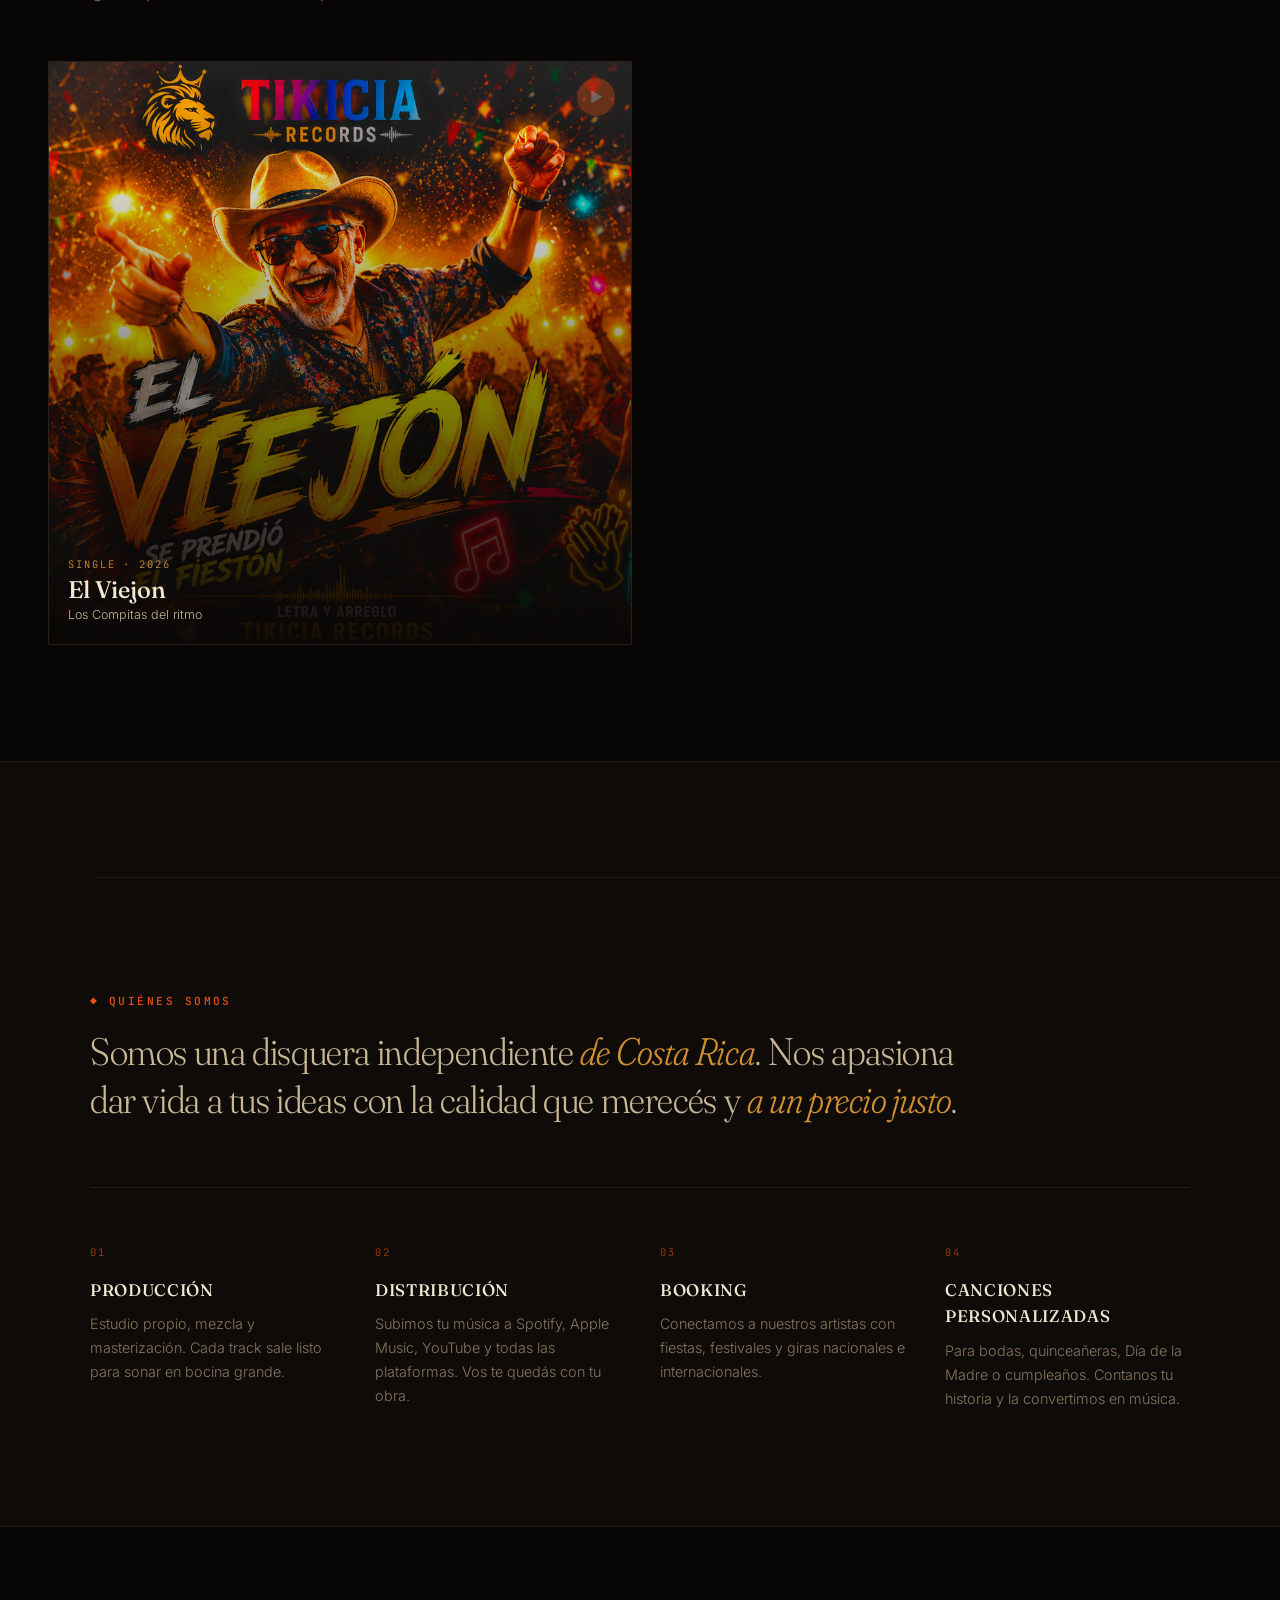
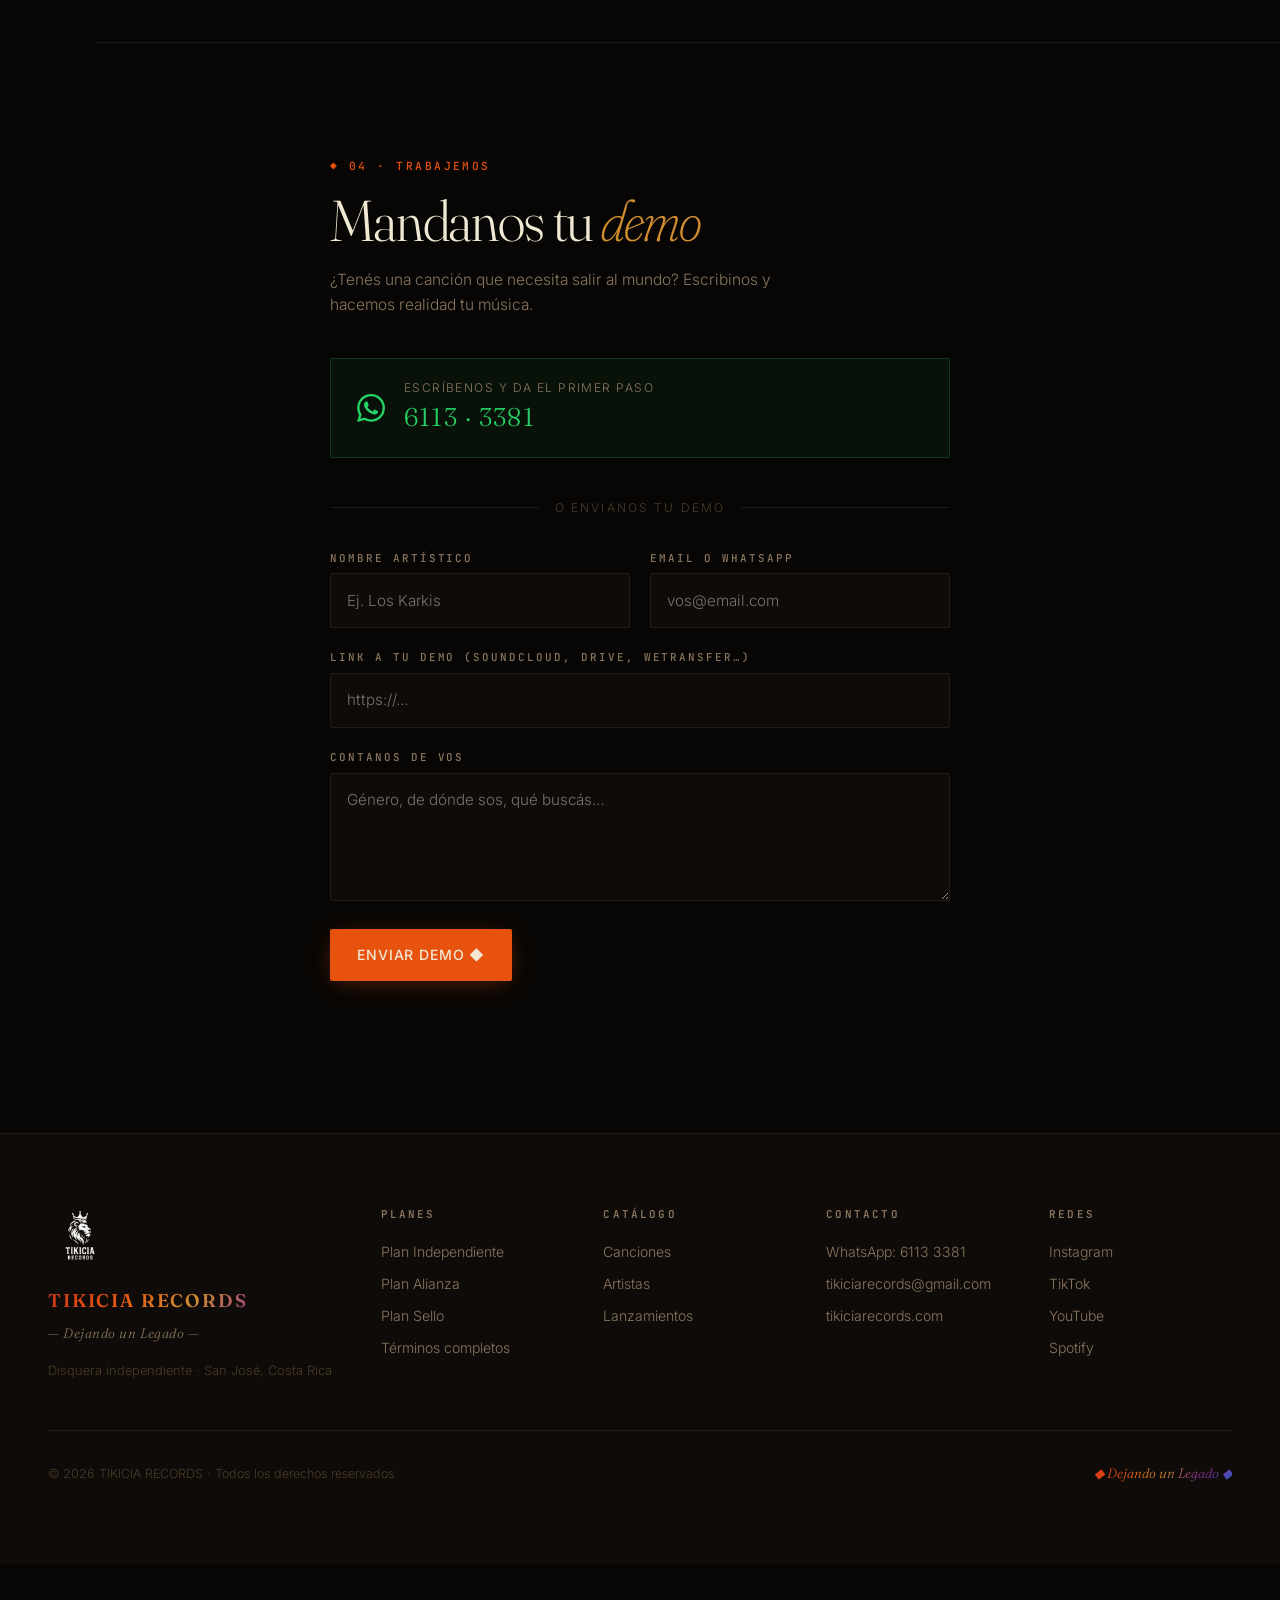
==== commit c023cdbe: "Agregar página de términos completos para Planes de Colaboración Artística Nueva página planes-artis" ====
--- a/index.html
+++ b/index.html
@@ -547,6 +547,7 @@
       Todos nuestros planes incluyen asesoría técnica y artística personalizada.
       <strong>¿No sabes cuál es el mejor para ti?</strong>
       <a href="https://wa.me/50661133381" target="_blank" rel="noopener">Escríbenos y te asesoramos sin compromiso.</a>
+      · <a href="planes-artistas.html">Ver términos y cláusulas completas →</a>
     </p>
   </div>
 </section>
@@ -699,6 +700,7 @@
       <a href="#planes">Plan Independiente</a>
       <a href="#planes">Plan Alianza</a>
       <a href="#planes">Plan Sello</a>
+      <a href="planes-artistas.html">Términos completos</a>
     </div>
     <div class="footer-links">
       <h5>Catálogo</h5>
--- a/styles.css
+++ b/styles.css
@@ -1876,3 +1876,211 @@
   .io-reveal { transition-duration: 0.01s; }
   .reveal-line { animation-duration: 0.01s; }
 }
+
+/* =====================================================================
+   PLANES ARTISTAS — página de cláusulas completas
+   ===================================================================== */
+body.no-player { padding-bottom: 0; }
+
+.legal-hero {
+  padding: calc(var(--pad-section) + 3rem) var(--gutter) 2rem;
+  max-width: 900px;
+  margin: 0 auto;
+}
+.legal-back {
+  display: inline-flex;
+  align-items: center;
+  gap: 0.5rem;
+  font-size: 0.8rem;
+  letter-spacing: 0.04em;
+  color: var(--ink-3);
+  margin-bottom: 2rem;
+  transition: color 0.3s;
+}
+.legal-back:hover { color: var(--accent-warm); }
+.legal-tagline {
+  font-family: 'Fraunces', serif;
+  font-style: italic;
+  font-size: 1.1rem;
+  color: var(--accent-warm);
+  margin-top: 1rem;
+}
+.legal-intro {
+  font-size: 0.97rem;
+  color: var(--ink-2);
+  max-width: 720px;
+  line-height: 1.7;
+  margin-top: 1.5rem;
+}
+
+/* ── quick nav / TOC ── */
+.legal-toc {
+  display: flex;
+  flex-wrap: wrap;
+  gap: 0.7rem;
+  margin: 2.5rem auto 0;
+  max-width: 900px;
+  padding: 0 var(--gutter);
+}
+.legal-toc a {
+  font-size: 0.78rem;
+  letter-spacing: 0.06em;
+  text-transform: uppercase;
+  color: var(--ink-2);
+  border: 1px solid var(--rule-2);
+  padding: 0.5rem 1rem;
+  border-radius: 2px;
+  transition: all 0.3s var(--ease-out);
+}
+.legal-toc a:hover {
+  border-color: var(--accent);
+  color: var(--ink);
+  background: var(--accent-muted);
+}
+
+/* ── tables (comparativo + derechos) ── */
+.table-wrap {
+  overflow-x: auto;
+  border: 1px solid var(--rule-2);
+  margin: 1.5rem 0;
+}
+.legal-table {
+  width: 100%;
+  min-width: 560px;
+  border-collapse: collapse;
+  font-size: 0.85rem;
+}
+.legal-table caption { display: none; }
+.legal-table th,
+.legal-table td {
+  padding: 0.85rem 1.1rem;
+  text-align: left;
+  border-bottom: 1px solid var(--rule);
+  color: var(--ink-2);
+  line-height: 1.5;
+}
+.legal-table thead th {
+  background: var(--bg-3);
+  color: var(--ink);
+  font-family: 'JetBrains Mono', monospace;
+  font-size: 0.7rem;
+  text-transform: uppercase;
+  letter-spacing: 0.08em;
+  font-weight: 500;
+}
+.legal-table tbody tr:last-child td { border-bottom: none; }
+.legal-table tbody tr:hover { background: var(--bg-2); }
+.legal-table td strong,
+.legal-table th strong { color: var(--ink); }
+.legal-table .col-featured { background: rgba(232,82,15,0.05); }
+
+/* ── plan clause blocks ── */
+.plan-doc {
+  max-width: 900px;
+  margin: 0 auto var(--pad-section);
+  padding: 0 var(--gutter);
+  scroll-margin-top: 90px;
+}
+.plan-doc-header {
+  padding: 2rem 2.2rem;
+  margin-bottom: 2rem;
+  background: linear-gradient(135deg, var(--bg-raised) 0%, var(--bg-card) 100%);
+  border: 1px solid var(--rule-2);
+  border-left: 3px solid var(--accent);
+  position: relative;
+}
+.plan-doc-eyebrow {
+  font-family: 'JetBrains Mono', monospace;
+  font-size: 0.7rem;
+  letter-spacing: 0.2em;
+  text-transform: uppercase;
+  color: var(--accent-warm);
+  margin-bottom: 0.6rem;
+}
+.plan-doc-title {
+  font-family: 'Fraunces', serif;
+  font-size: clamp(1.5rem, 3vw, 2.1rem);
+  color: var(--ink);
+  font-variation-settings: "opsz" 96, "SOFT" 10;
+  margin-bottom: 0.4rem;
+}
+.plan-doc-profile { font-size: 0.9rem; color: var(--ink-3); }
+
+.clause {
+  padding: 1.4rem 0;
+  border-bottom: 1px solid var(--rule);
+}
+.clause:last-child { border-bottom: none; }
+.clause-title {
+  font-size: 0.95rem;
+  font-weight: 600;
+  color: var(--ink);
+  margin-bottom: 0.5rem;
+}
+.clause p {
+  font-size: 0.9rem;
+  color: var(--ink-2);
+  line-height: 1.7;
+}
+.clause ul {
+  margin: 0.6rem 0 0 1.2rem;
+  color: var(--ink-2);
+  font-size: 0.9rem;
+  line-height: 1.7;
+}
+.clause ul li { margin-bottom: 0.3rem; }
+
+.note-callout {
+  background: var(--accent-muted);
+  border-left: 3px solid var(--accent-warm);
+  padding: 1.2rem 1.5rem;
+  margin-top: 1.5rem;
+  font-size: 0.88rem;
+  font-style: italic;
+  color: var(--ink-2);
+  line-height: 1.6;
+}
+
+.legal-common {
+  max-width: 900px;
+  margin: 0 auto;
+  padding: 0 var(--gutter);
+  scroll-margin-top: 90px;
+}
+.legal-common dl { display: flex; flex-direction: column; gap: 1.4rem; }
+.legal-common dt {
+  font-size: 0.95rem;
+  font-weight: 600;
+  color: var(--ink);
+  margin-bottom: 0.35rem;
+}
+.legal-common dd {
+  font-size: 0.9rem;
+  color: var(--ink-2);
+  line-height: 1.7;
+}
+
+.legal-cta {
+  max-width: 900px;
+  margin: 3.5rem auto 0;
+  padding: 2.5rem;
+  text-align: center;
+  background: var(--bg-2);
+  border: 1px solid var(--rule);
+}
+.legal-cta p {
+  font-size: 0.95rem;
+  color: var(--ink-2);
+  margin-bottom: 1.4rem;
+}
+.legal-cta .btn-row {
+  display: flex;
+  justify-content: center;
+  gap: 1rem;
+  flex-wrap: wrap;
+}
+
+@media (max-width: 600px) {
+  .plan-doc-header { padding: 1.5rem; }
+  .legal-cta { padding: 2rem 1.2rem; }
+}
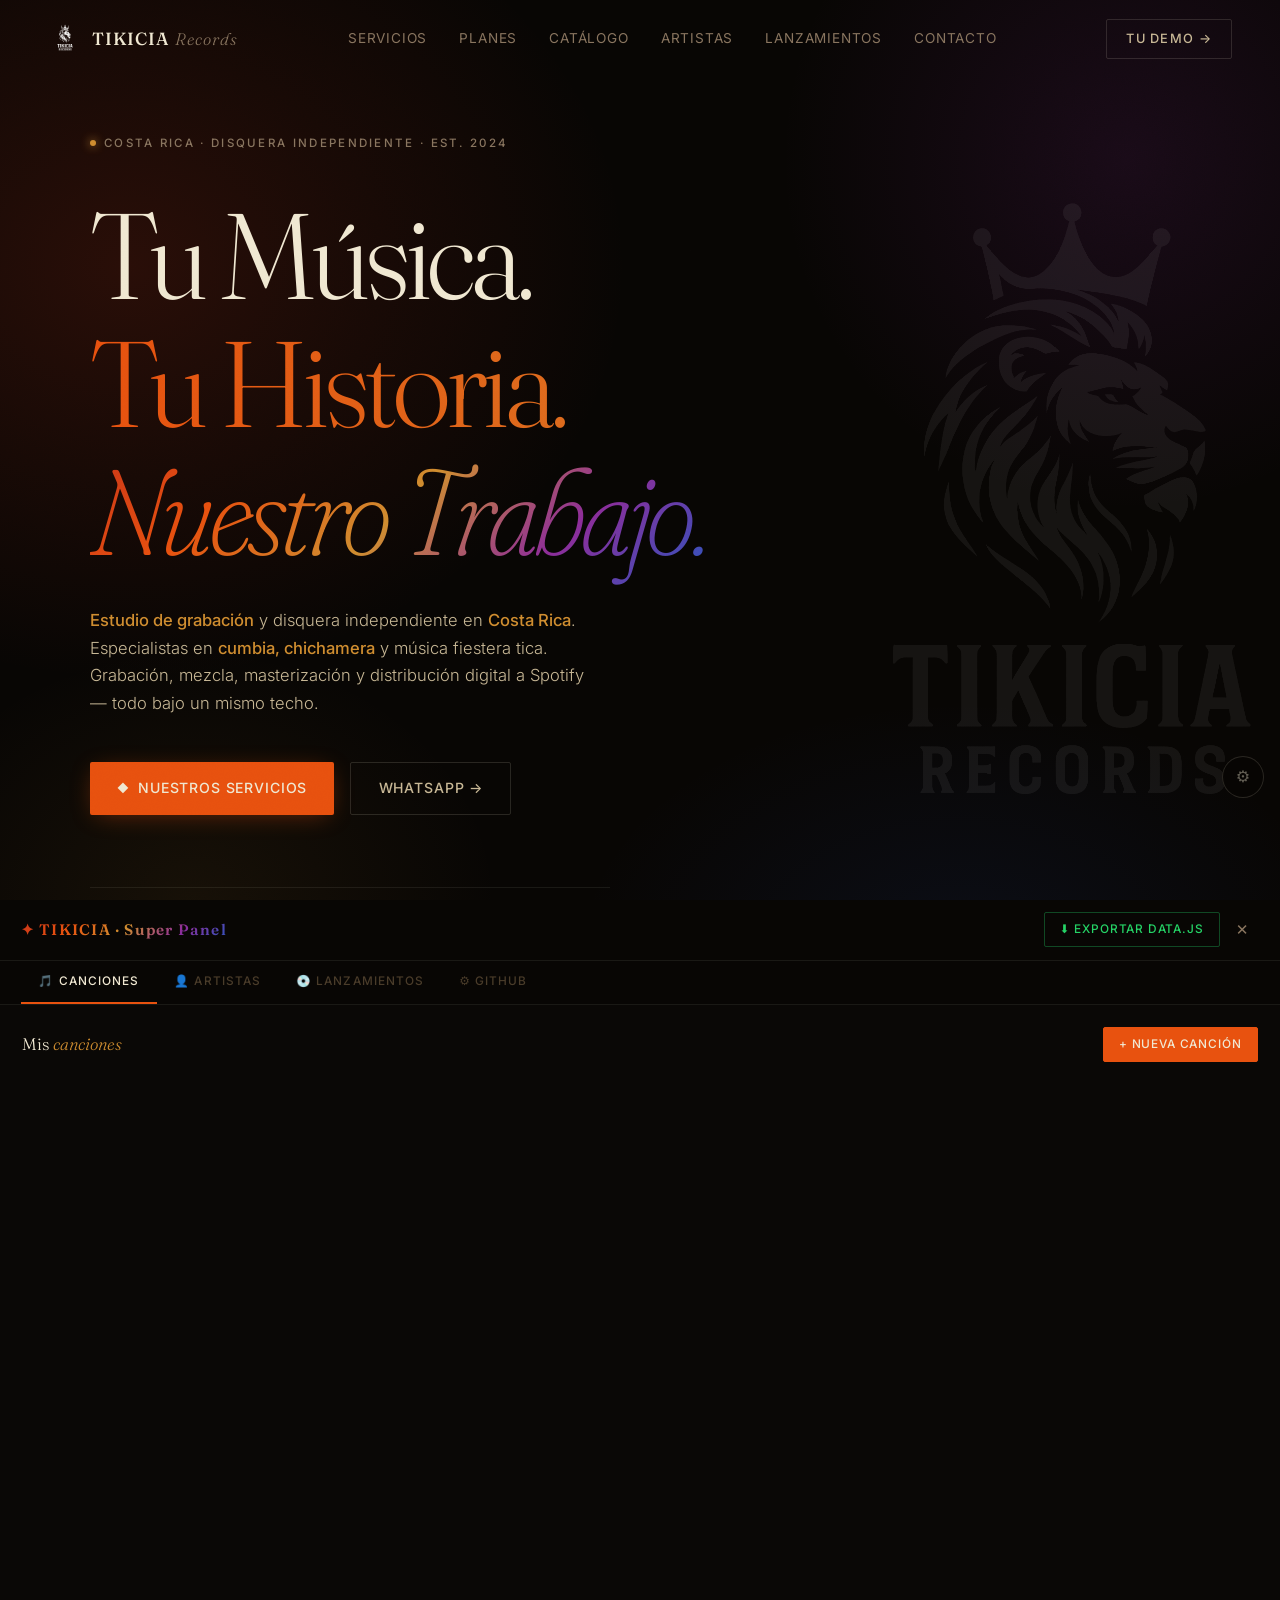
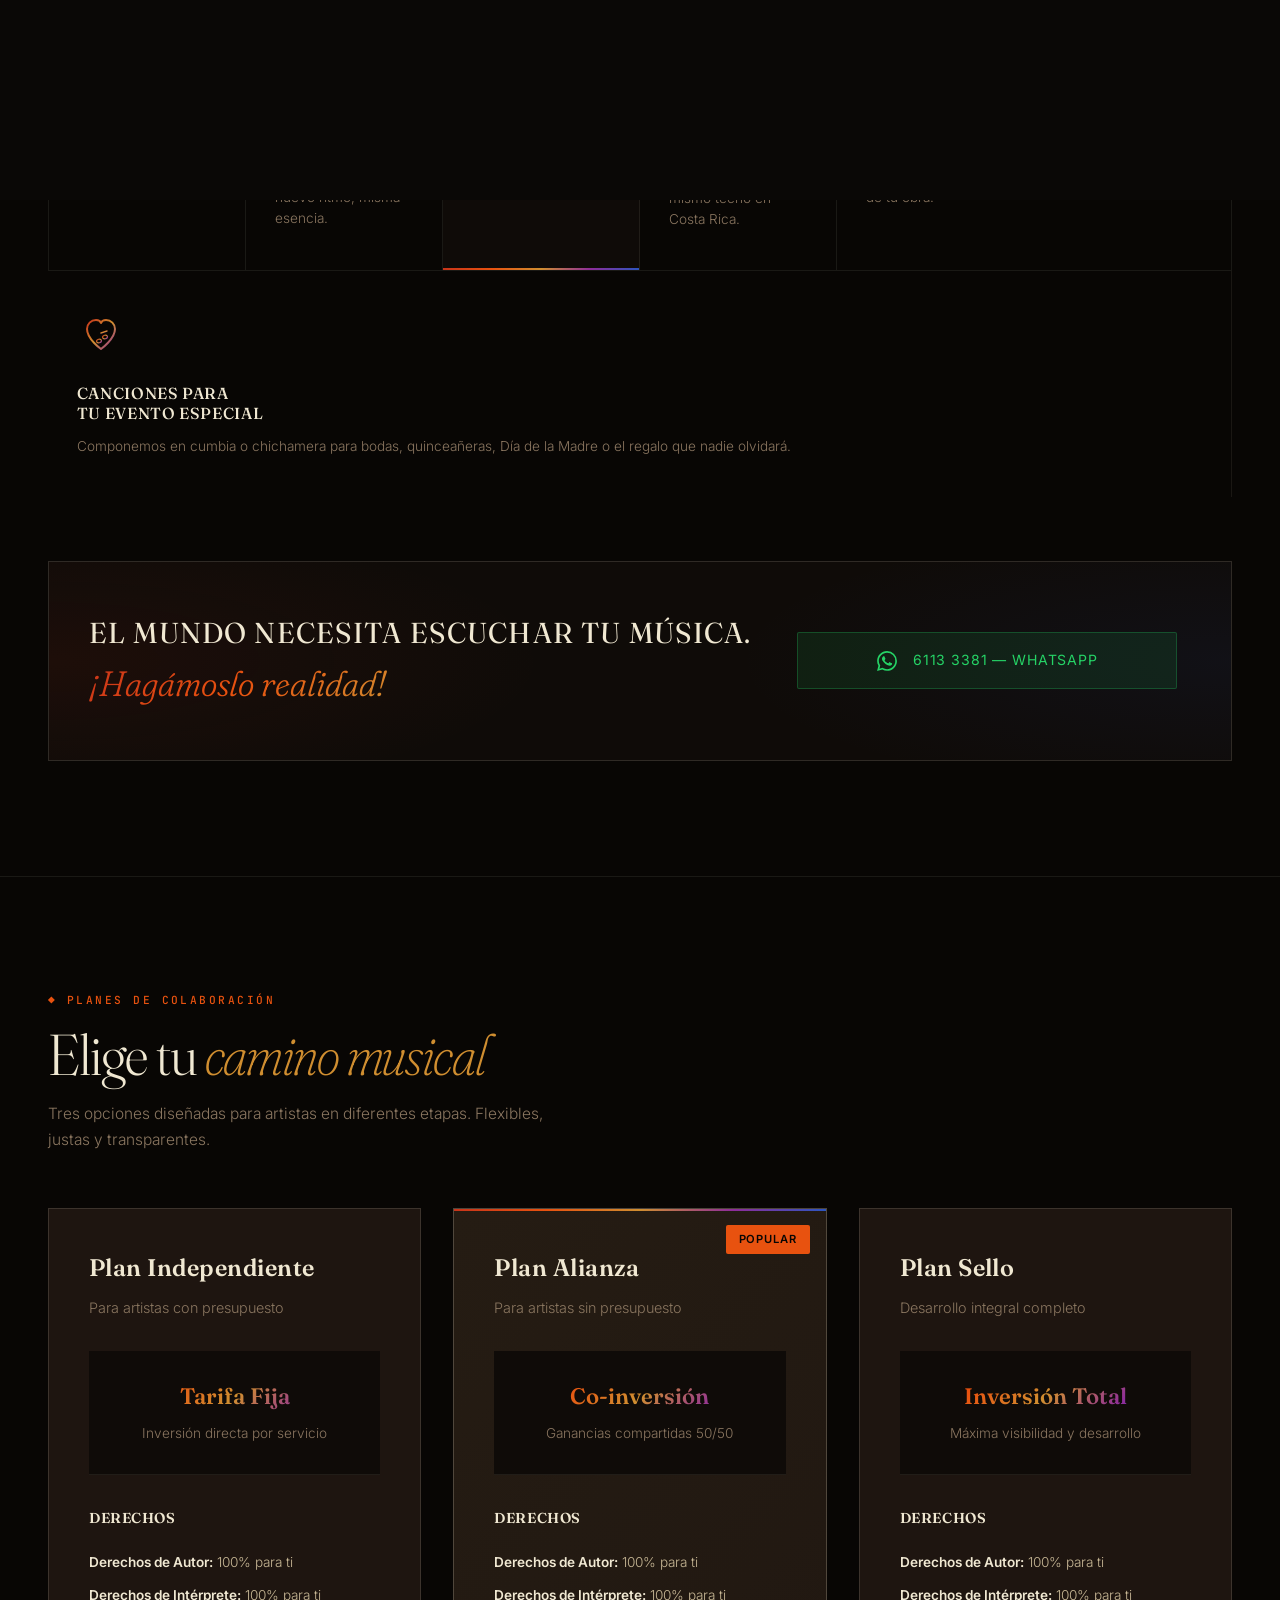
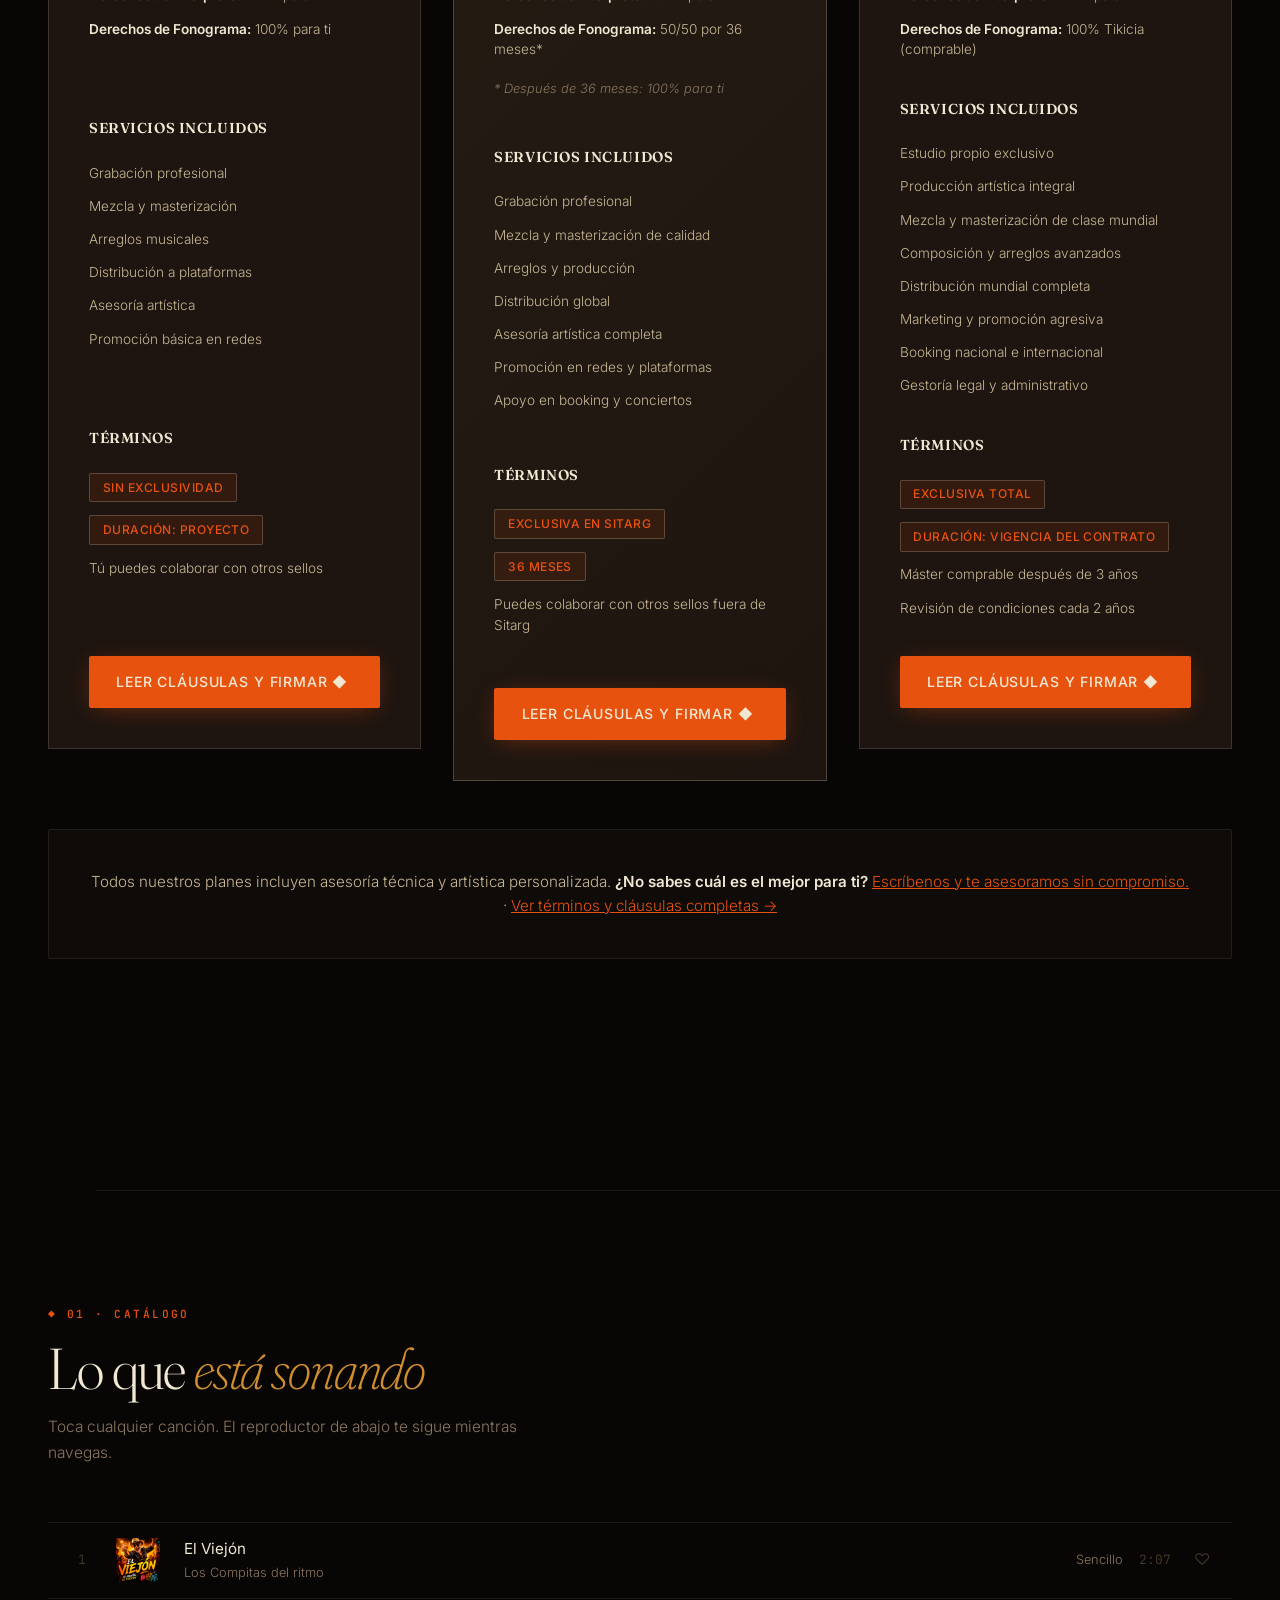
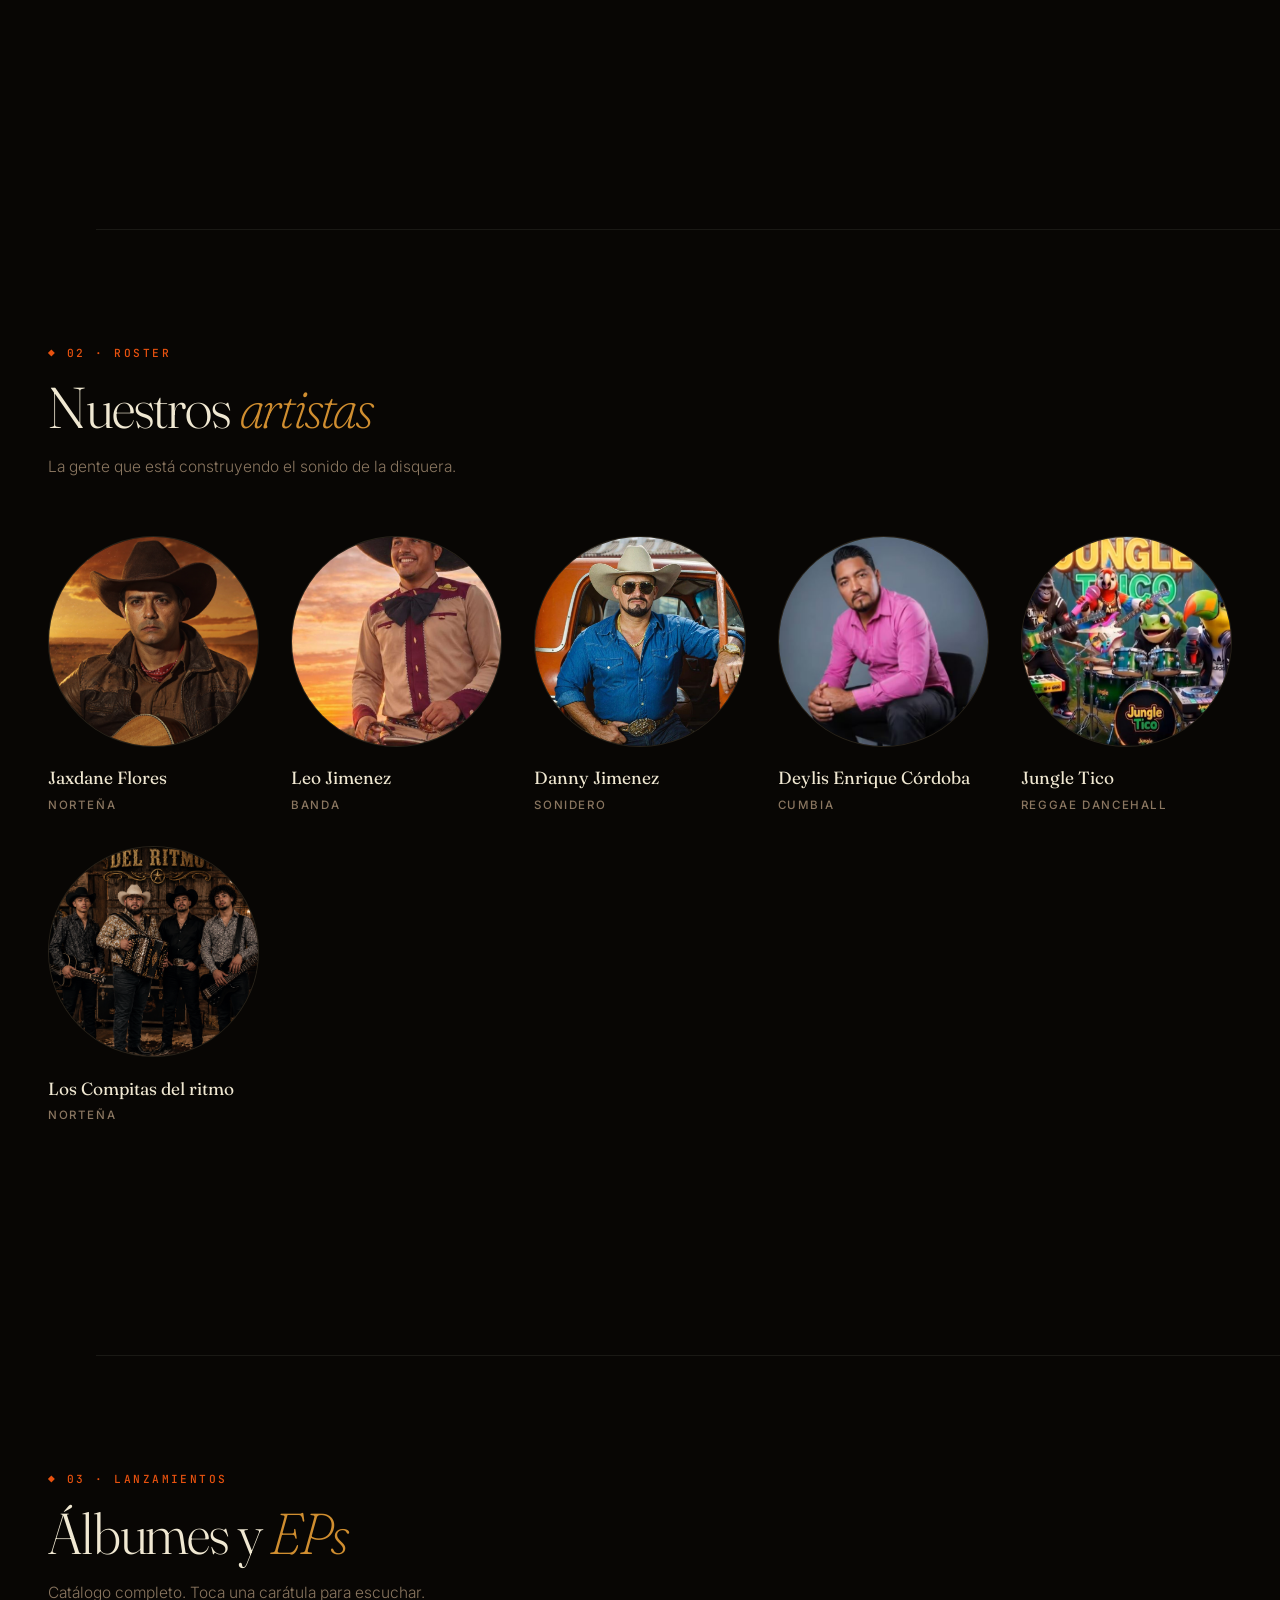
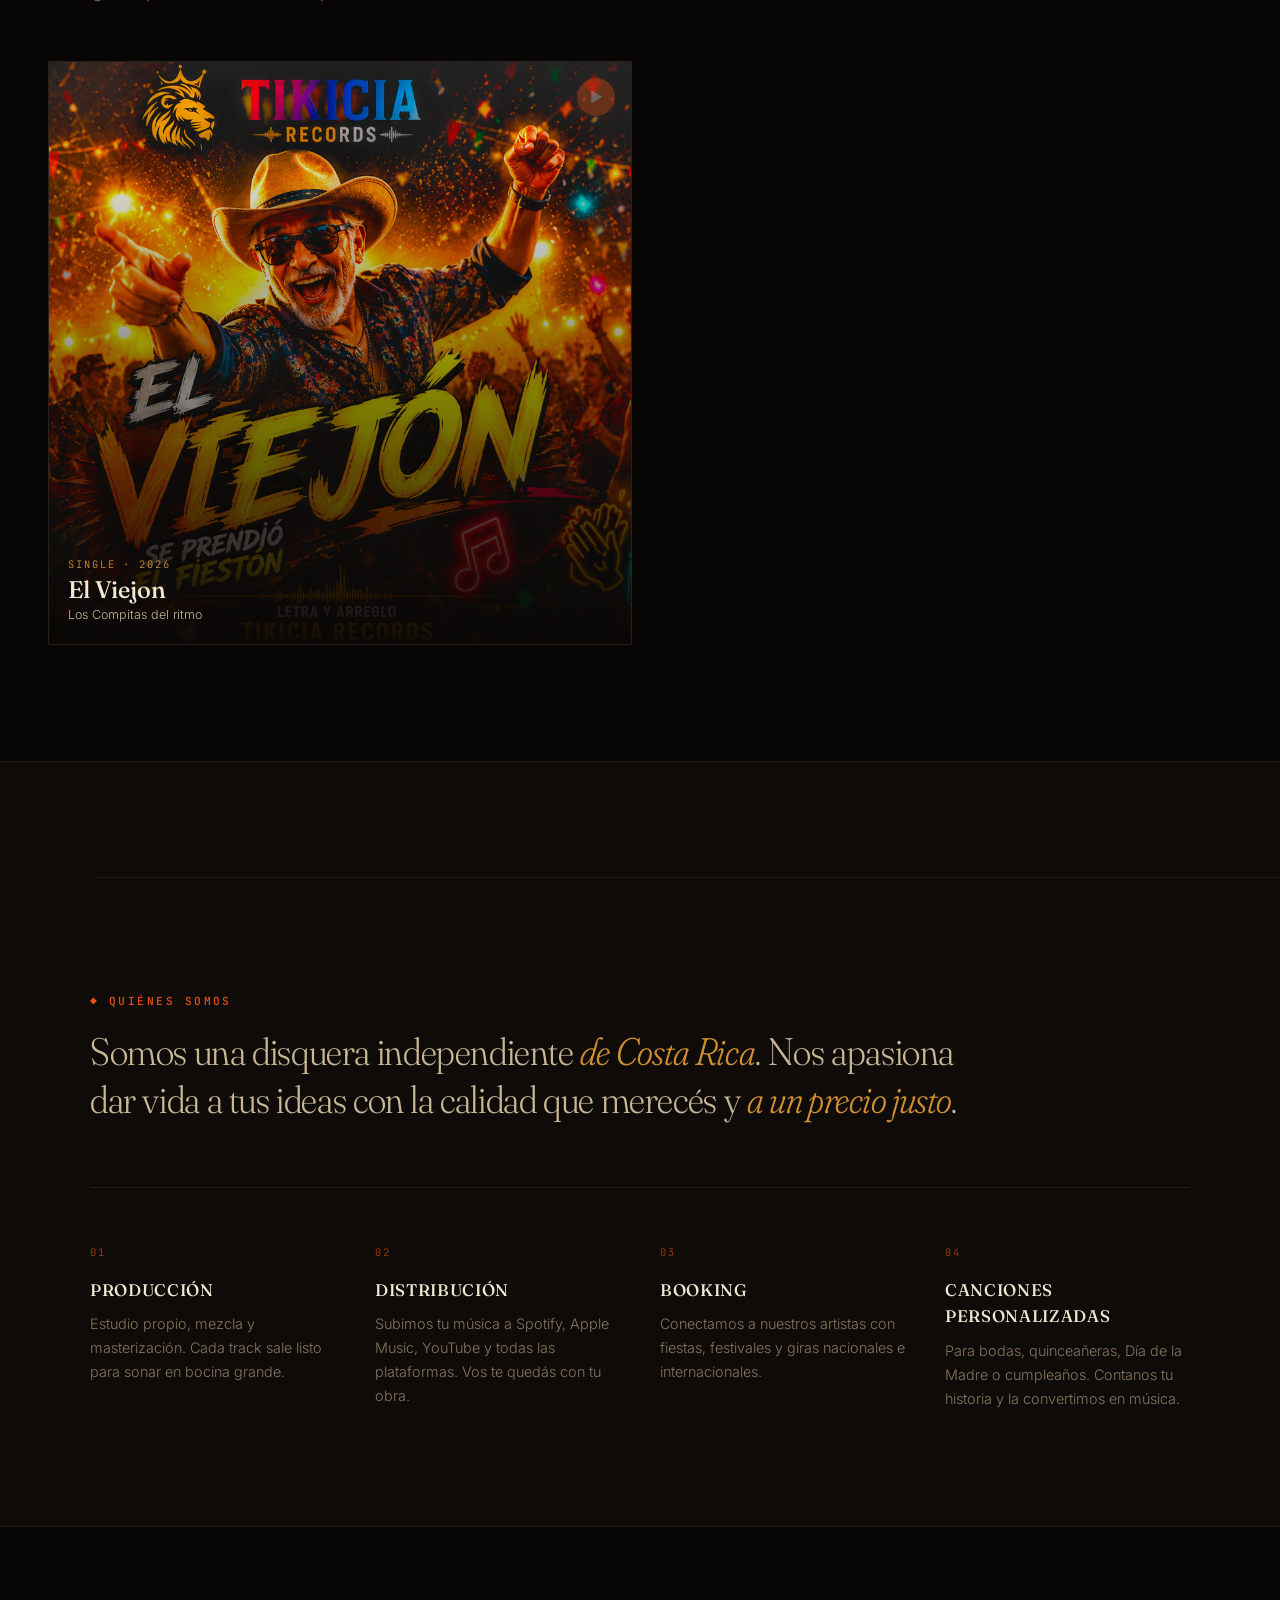
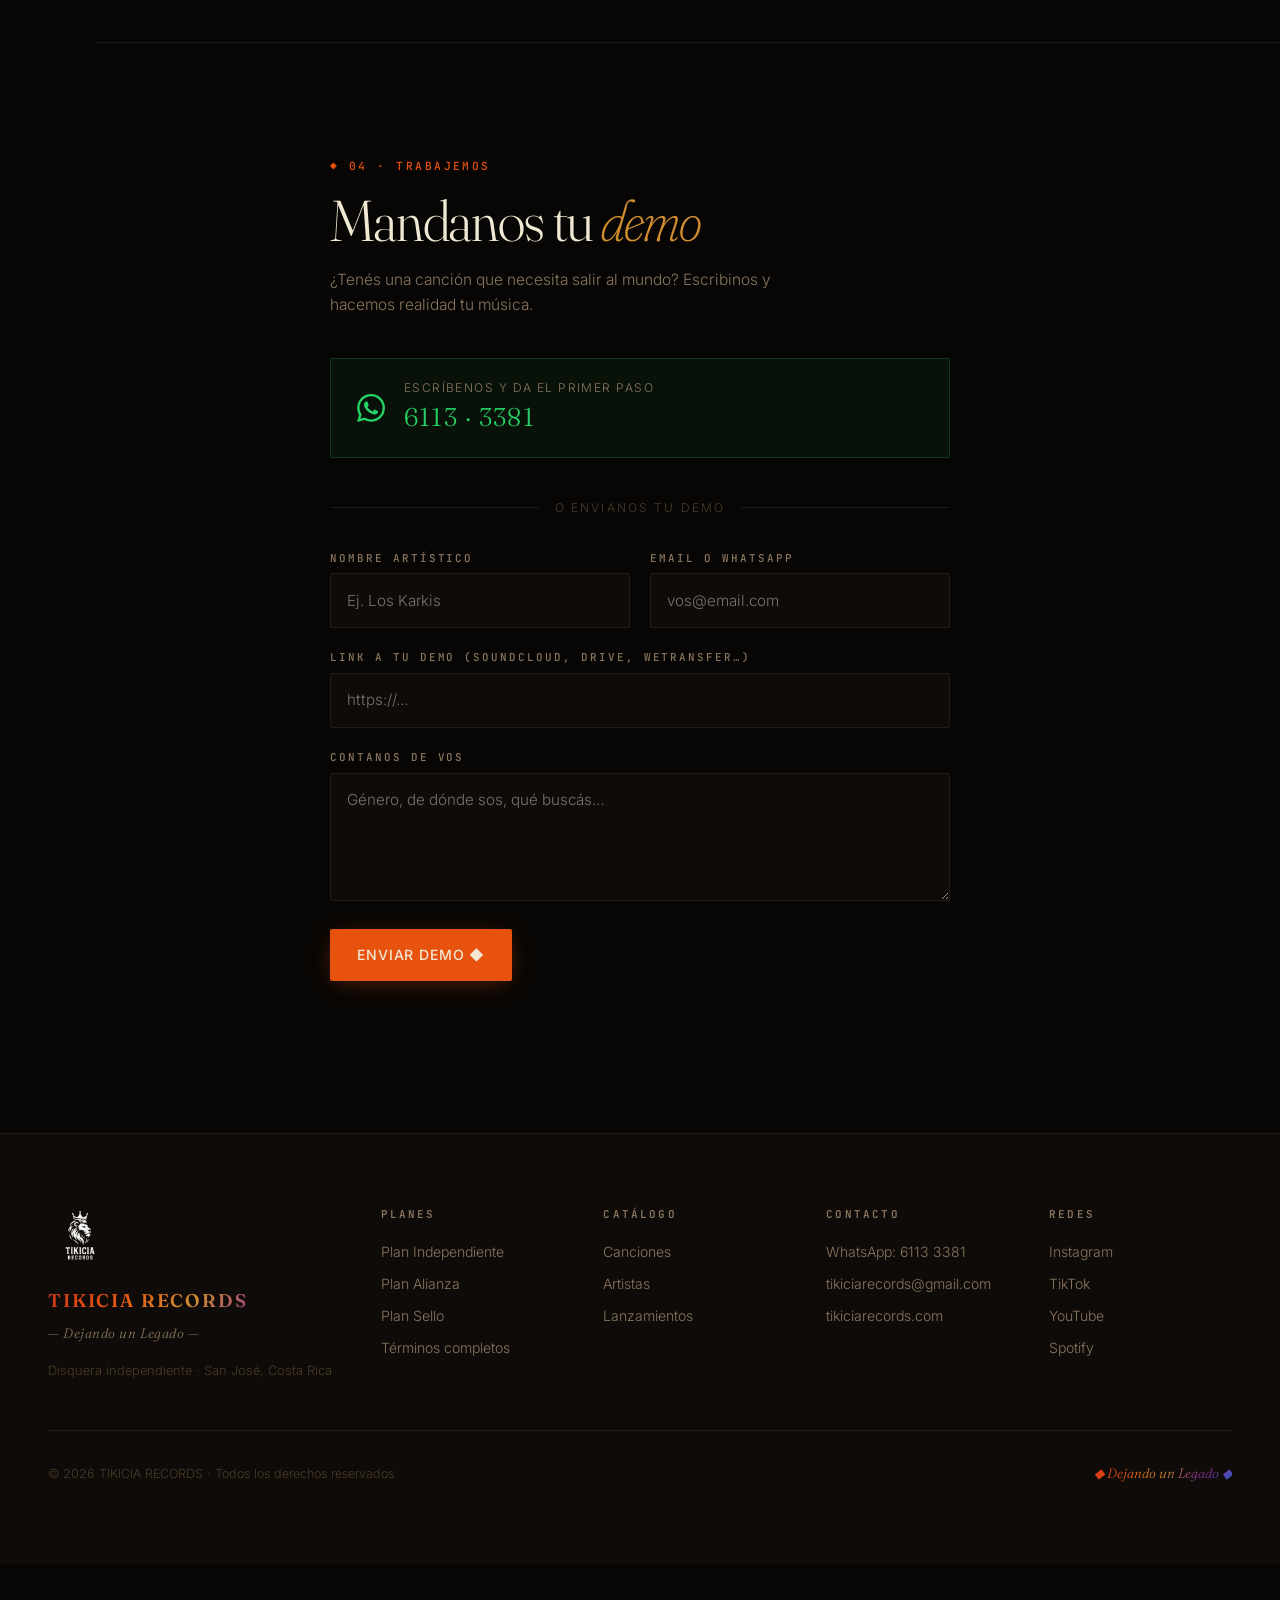
==== commit 1b0393a8: "Agregar firma digital por plan con generación de PDF de respaldo Cada botón "Leer cláusulas y firmar" ====
--- a/index.html
+++ b/index.html
@@ -4,6 +4,8 @@
 <meta charset="UTF-8" />
 <meta name="viewport" content="width=device-width, initial-scale=1.0" />
 <meta name="theme-color" content="#080604" />
+<link rel="icon" href="assets/img/logo 1.png" type="image/png">
+<link rel="apple-touch-icon" href="assets/img/logo 1.png">
 
 <!-- ── SEO primario ── -->
 <title>TIKICIA RECORDS · Estudio de Grabación en Costa Rica | Cumbia & Chichamera</title>
@@ -96,7 +98,7 @@
 <link rel="preconnect" href="https://fonts.gstatic.com" crossorigin>
 <link href="https://fonts.googleapis.com/css2?family=Fraunces:ital,opsz,wght,SOFT@0,9..144,200..900,0..100;1,9..144,200..900,0..100&family=Inter:wght@300;400;500;600&family=JetBrains+Mono:wght@400;500&display=swap" rel="stylesheet">
 
-<link rel="stylesheet" href="styles.css?v=20260529b">
+<link rel="stylesheet" href="styles.css?v=20260912b">
 <link rel="preconnect" href="https://api.github.com">
 </head>
 <body>
@@ -433,9 +435,8 @@
         </ul>
       </div>
 
-      <a href="https://wa.me/50661133381?text=Hola%2C%20quiero%20saber%20más%20sobre%20el%20Plan%20Independiente"
-         target="_blank" rel="noopener" class="btn btn-primary btn-plan">
-        Consultar presupuesto ◆
+      <a href="planes-artistas.html#independiente" class="btn btn-primary btn-plan">
+        Leer cláusulas y firmar ◆
       </a>
     </div>
 
@@ -484,9 +485,8 @@
         </ul>
       </div>
 
-      <a href="https://wa.me/50661133381?text=Hola%2C%20quiero%20saber%20más%20sobre%20el%20Plan%20Alianza"
-         target="_blank" rel="noopener" class="btn btn-primary btn-plan">
-        Iniciar conversación ◆
+      <a href="planes-artistas.html#alianza" class="btn btn-primary btn-plan">
+        Leer cláusulas y firmar ◆
       </a>
     </div>
 
@@ -535,9 +535,8 @@
         </ul>
       </div>
 
-      <a href="https://wa.me/50661133381?text=Hola%2C%20quiero%20saber%20más%20sobre%20el%20Plan%20Sello"
-         target="_blank" rel="noopener" class="btn btn-primary btn-plan">
-        Solicitar propuesta ◆
+      <a href="planes-artistas.html#sello" class="btn btn-primary btn-plan">
+        Leer cláusulas y firmar ◆
       </a>
     </div>
   </div>
@@ -799,9 +798,9 @@
 
 <!-- SCRIPTS -->
 <script src="config.js"></script>
-<script defer src="data.js?v=20260529b"></script>
-<script defer src="main.js?v=20260529b"></script>
-<script defer src="panel.js?v=20260529b"></script>
+<script defer src="data.js?v=20260912b"></script>
+<script defer src="main.js?v=20260912b"></script>
+<script defer src="panel.js?v=20260912b"></script>
 
 </body>
 </html>
--- a/styles.css
+++ b/styles.css
@@ -2084,3 +2084,125 @@
   .plan-doc-header { padding: 1.5rem; }
   .legal-cta { padding: 2rem 1.2rem; }
 }
+
+/* ── Bloque de firma digital ── */
+.sign-block {
+  margin-top: 2.5rem;
+  padding: 2rem 2.2rem;
+  background: var(--bg-2);
+  border: 1px solid var(--rule-2);
+  border-left: 3px solid var(--accent-warm);
+}
+.sign-heading {
+  font-family: 'Fraunces', serif;
+  font-size: 1.3rem;
+  color: var(--ink);
+  margin-bottom: 0.5rem;
+  font-variation-settings: "opsz" 72, "SOFT" 10;
+}
+.sign-sub {
+  font-size: 0.88rem;
+  color: var(--ink-3);
+  margin-bottom: 1.6rem;
+  max-width: 560px;
+  line-height: 1.6;
+}
+.sign-row {
+  display: grid;
+  grid-template-columns: 1fr 1fr;
+  gap: 1.2rem;
+  margin-bottom: 1.2rem;
+}
+.sign-form label {
+  display: flex;
+  flex-direction: column;
+  gap: 0.4rem;
+  font-size: 0.8rem;
+  color: var(--ink-2);
+}
+.sign-form input[type="text"],
+.sign-form input[type="email"],
+.sign-form input[type="tel"] {
+  background: var(--bg-card);
+  border: 1px solid var(--rule-2);
+  color: var(--ink);
+  padding: 0.7rem 0.9rem;
+  font-size: 0.9rem;
+  font-family: inherit;
+  border-radius: 2px;
+  transition: border-color 0.3s;
+}
+.sign-form input:focus {
+  outline: none;
+  border-color: var(--accent-warm);
+}
+.sign-check {
+  display: flex;
+  align-items: flex-start;
+  gap: 0.7rem;
+  font-size: 0.85rem;
+  color: var(--ink-2);
+  line-height: 1.5;
+  margin-bottom: 1.6rem;
+  cursor: pointer;
+}
+.sign-check input {
+  margin-top: 0.2rem;
+  accent-color: var(--accent);
+  width: 16px;
+  height: 16px;
+  flex-shrink: 0;
+}
+.sign-pad-wrap { margin-bottom: 1.6rem; }
+.sign-pad-label {
+  font-size: 0.8rem;
+  color: var(--ink-3);
+  margin-bottom: 0.6rem;
+}
+.sign-canvas {
+  width: 100%;
+  height: 160px;
+  background: var(--bg-card);
+  border: 1px dashed var(--rule-3);
+  border-radius: 2px;
+  touch-action: none;
+  cursor: crosshair;
+  display: block;
+}
+.sign-clear {
+  margin-top: 0.6rem;
+  font-size: 0.78rem;
+  letter-spacing: 0.04em;
+  text-transform: uppercase;
+  color: var(--ink-3);
+  border: 1px solid var(--rule-2);
+  padding: 0.4rem 0.9rem;
+  border-radius: 2px;
+  transition: all 0.3s;
+}
+.sign-clear:hover { color: var(--ink); border-color: var(--rule-3); }
+.sign-submit { width: 100%; }
+.sign-submit:disabled { opacity: 0.6; cursor: not-allowed; }
+.sign-error {
+  margin-top: 1rem;
+  font-size: 0.85rem;
+  color: var(--accent-2);
+}
+.sign-success {
+  margin-top: 1.4rem;
+  padding: 1.2rem 1.4rem;
+  background: rgba(37,211,102,0.08);
+  border: 1px solid rgba(37,211,102,0.3);
+  border-radius: 2px;
+}
+.sign-success p {
+  font-size: 0.88rem;
+  color: var(--ink-2);
+  line-height: 1.6;
+  margin-bottom: 1rem;
+}
+
+@media (max-width: 640px) {
+  .sign-block { padding: 1.5rem; }
+  .sign-row { grid-template-columns: 1fr; gap: 0.9rem; }
+}
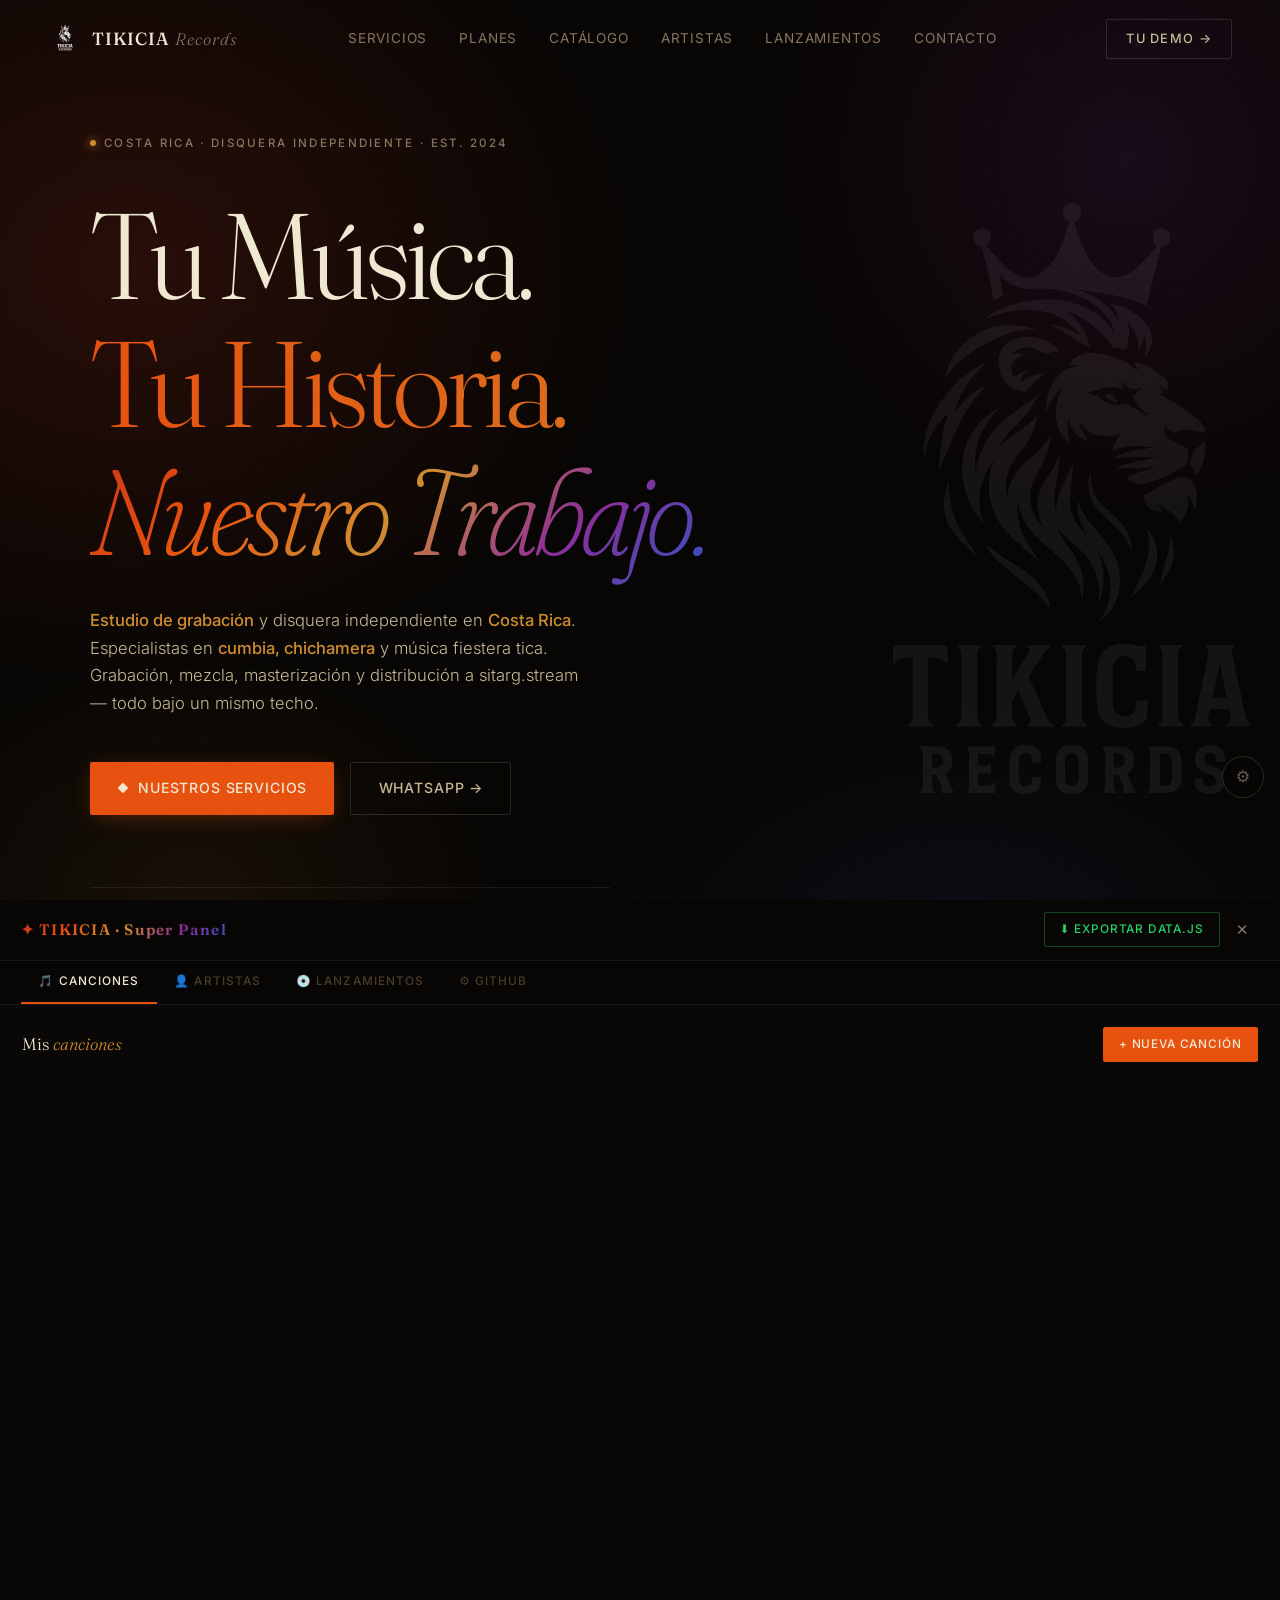
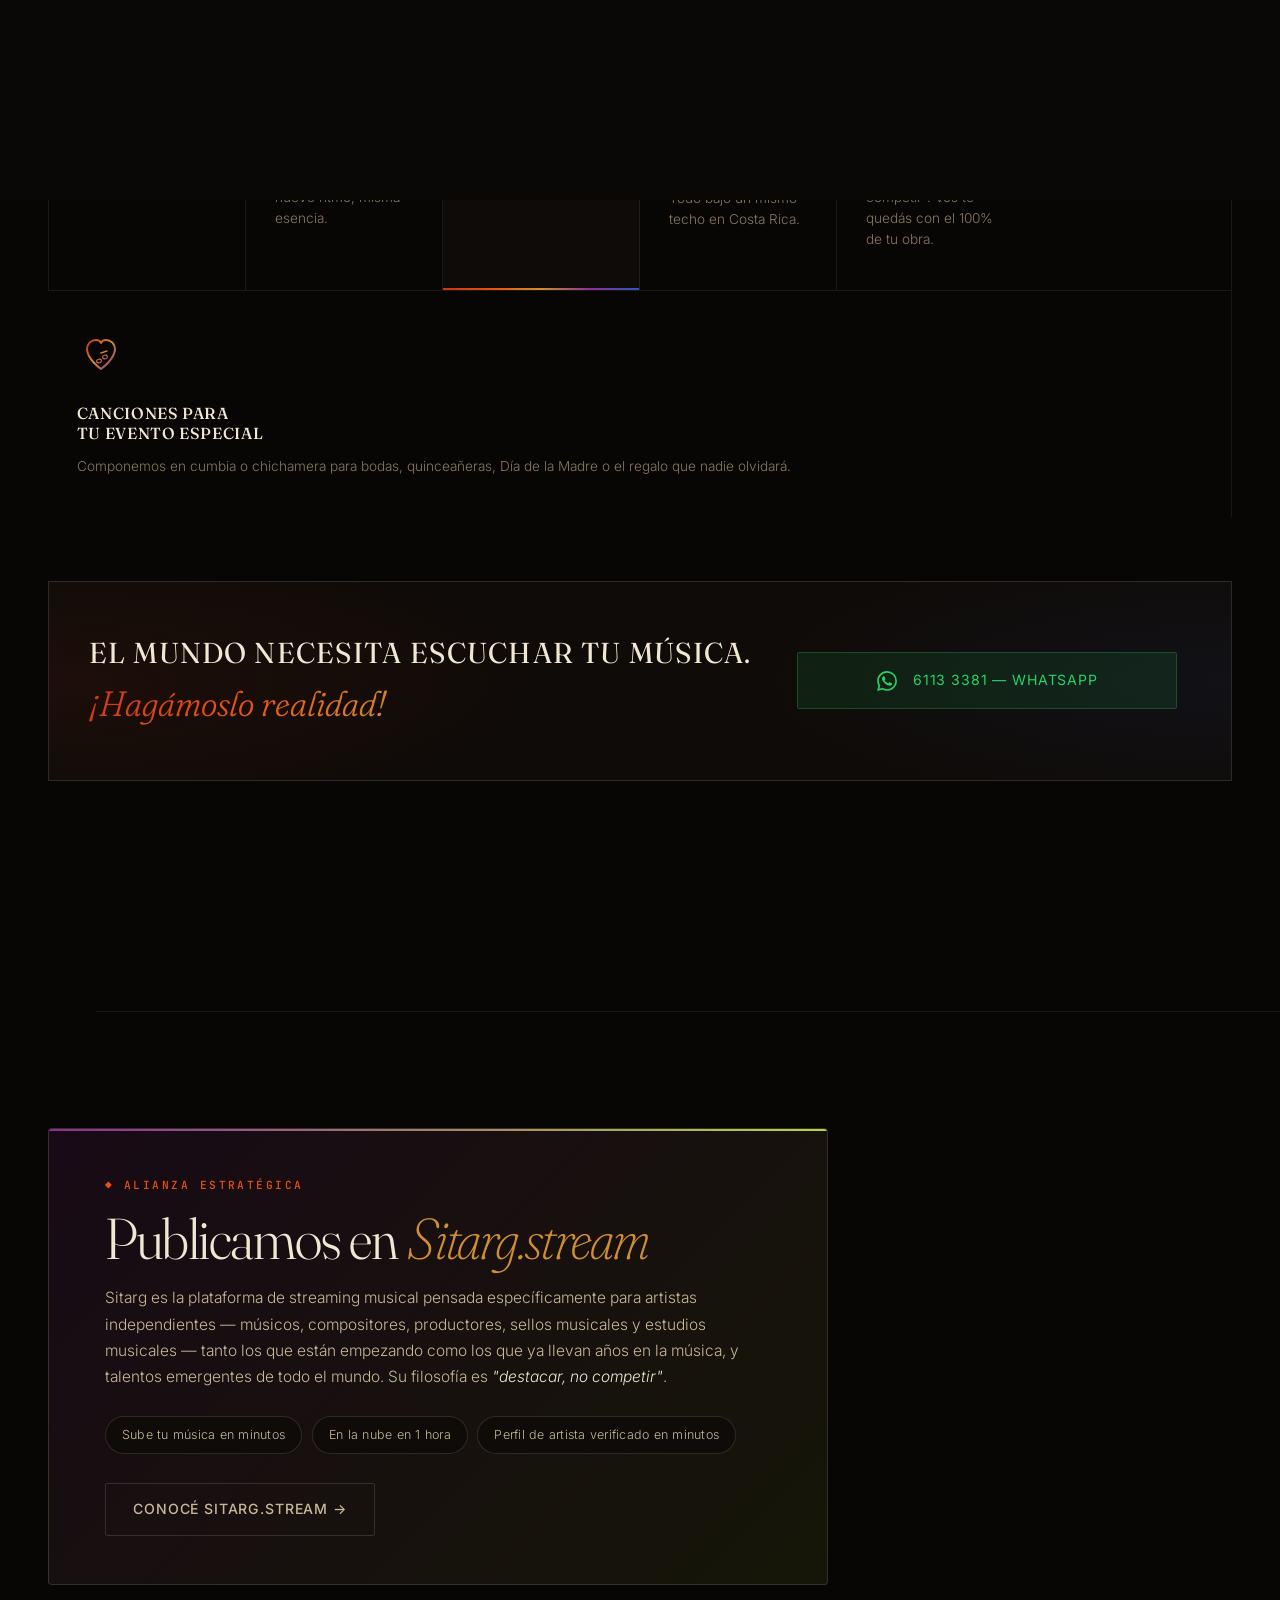
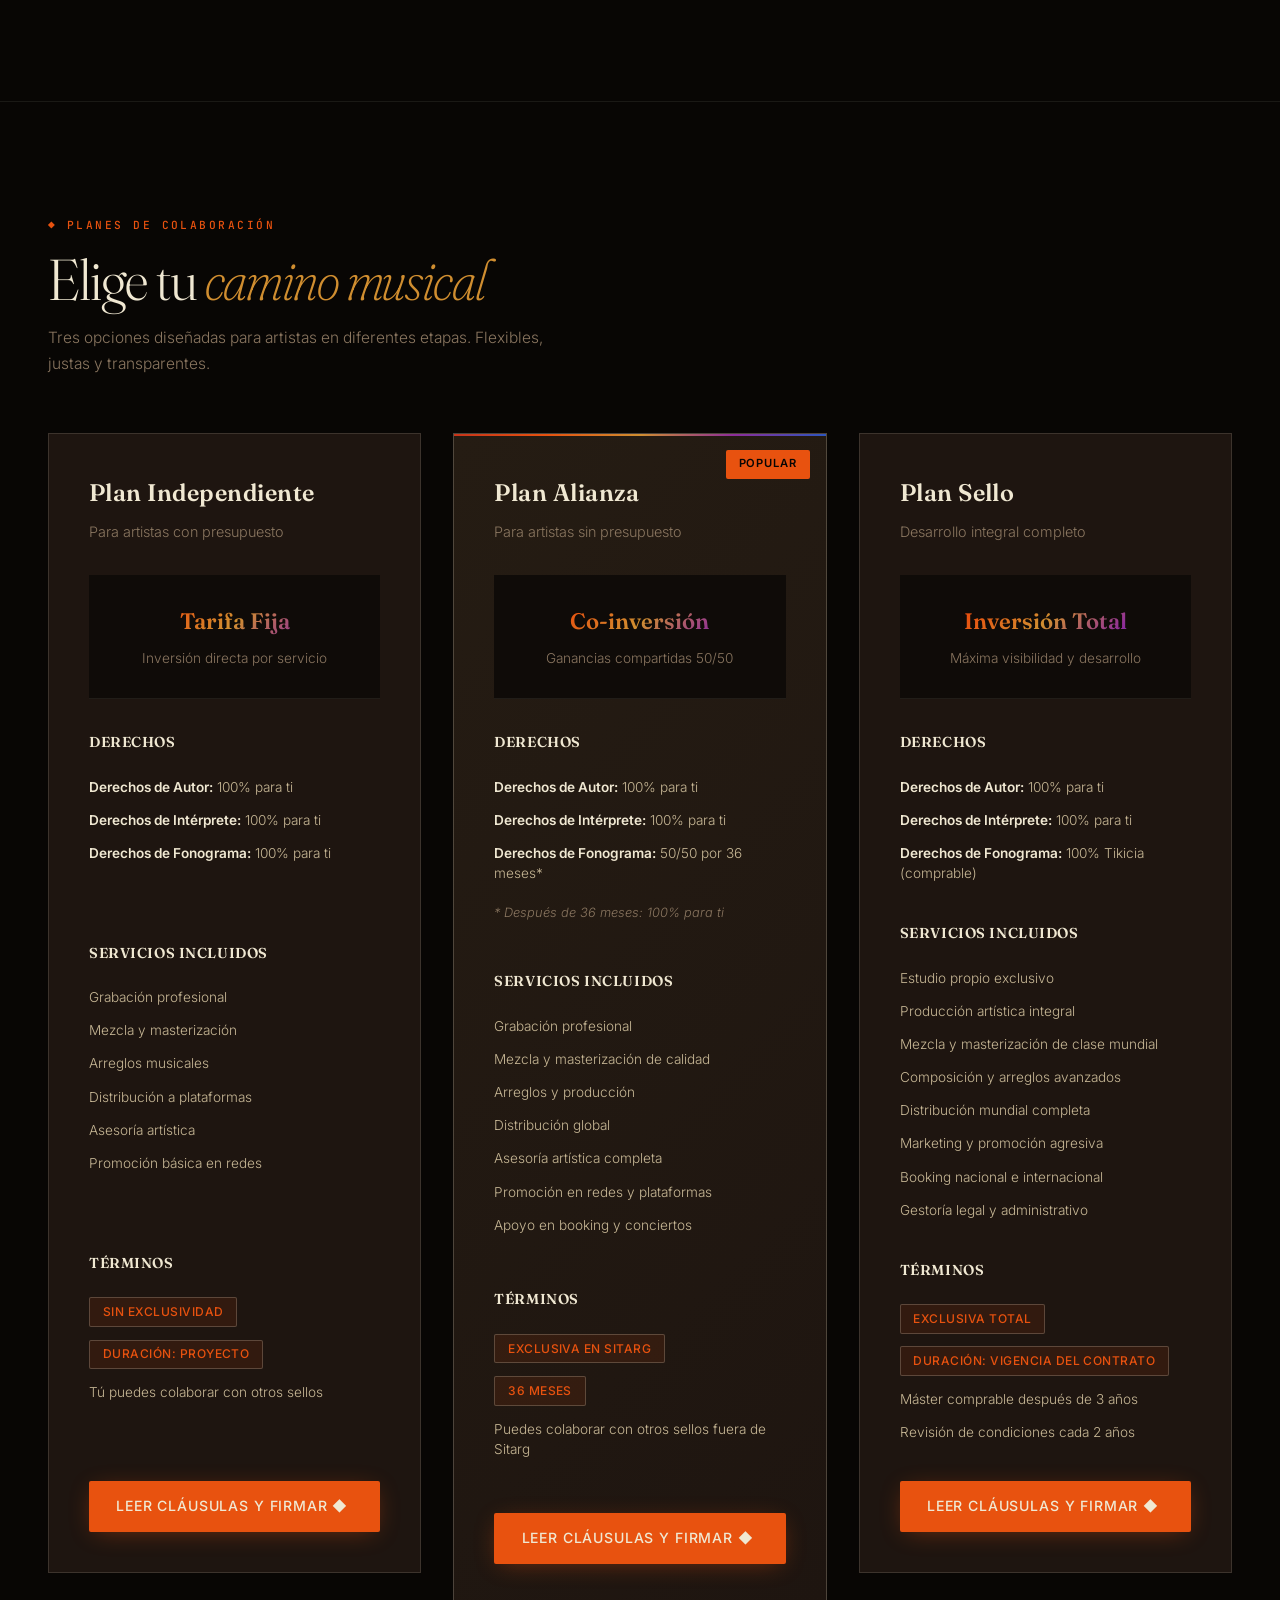
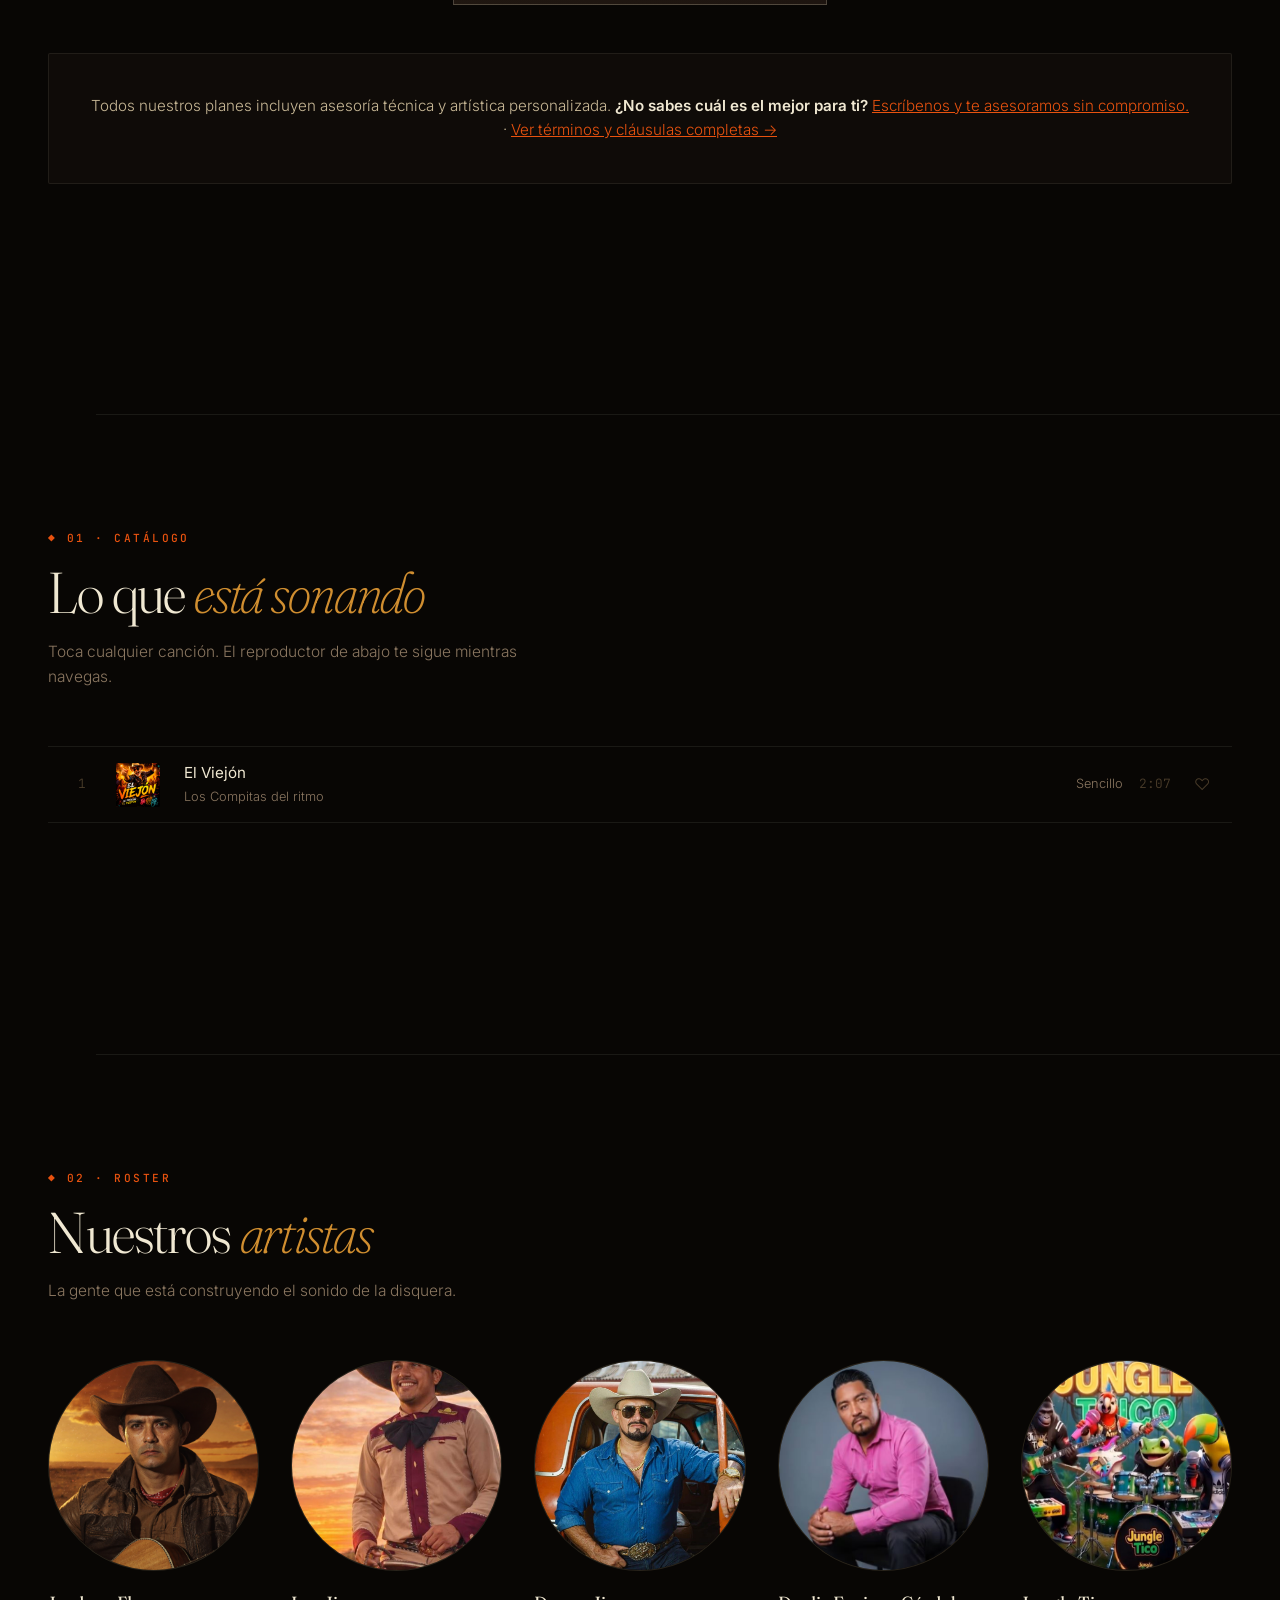
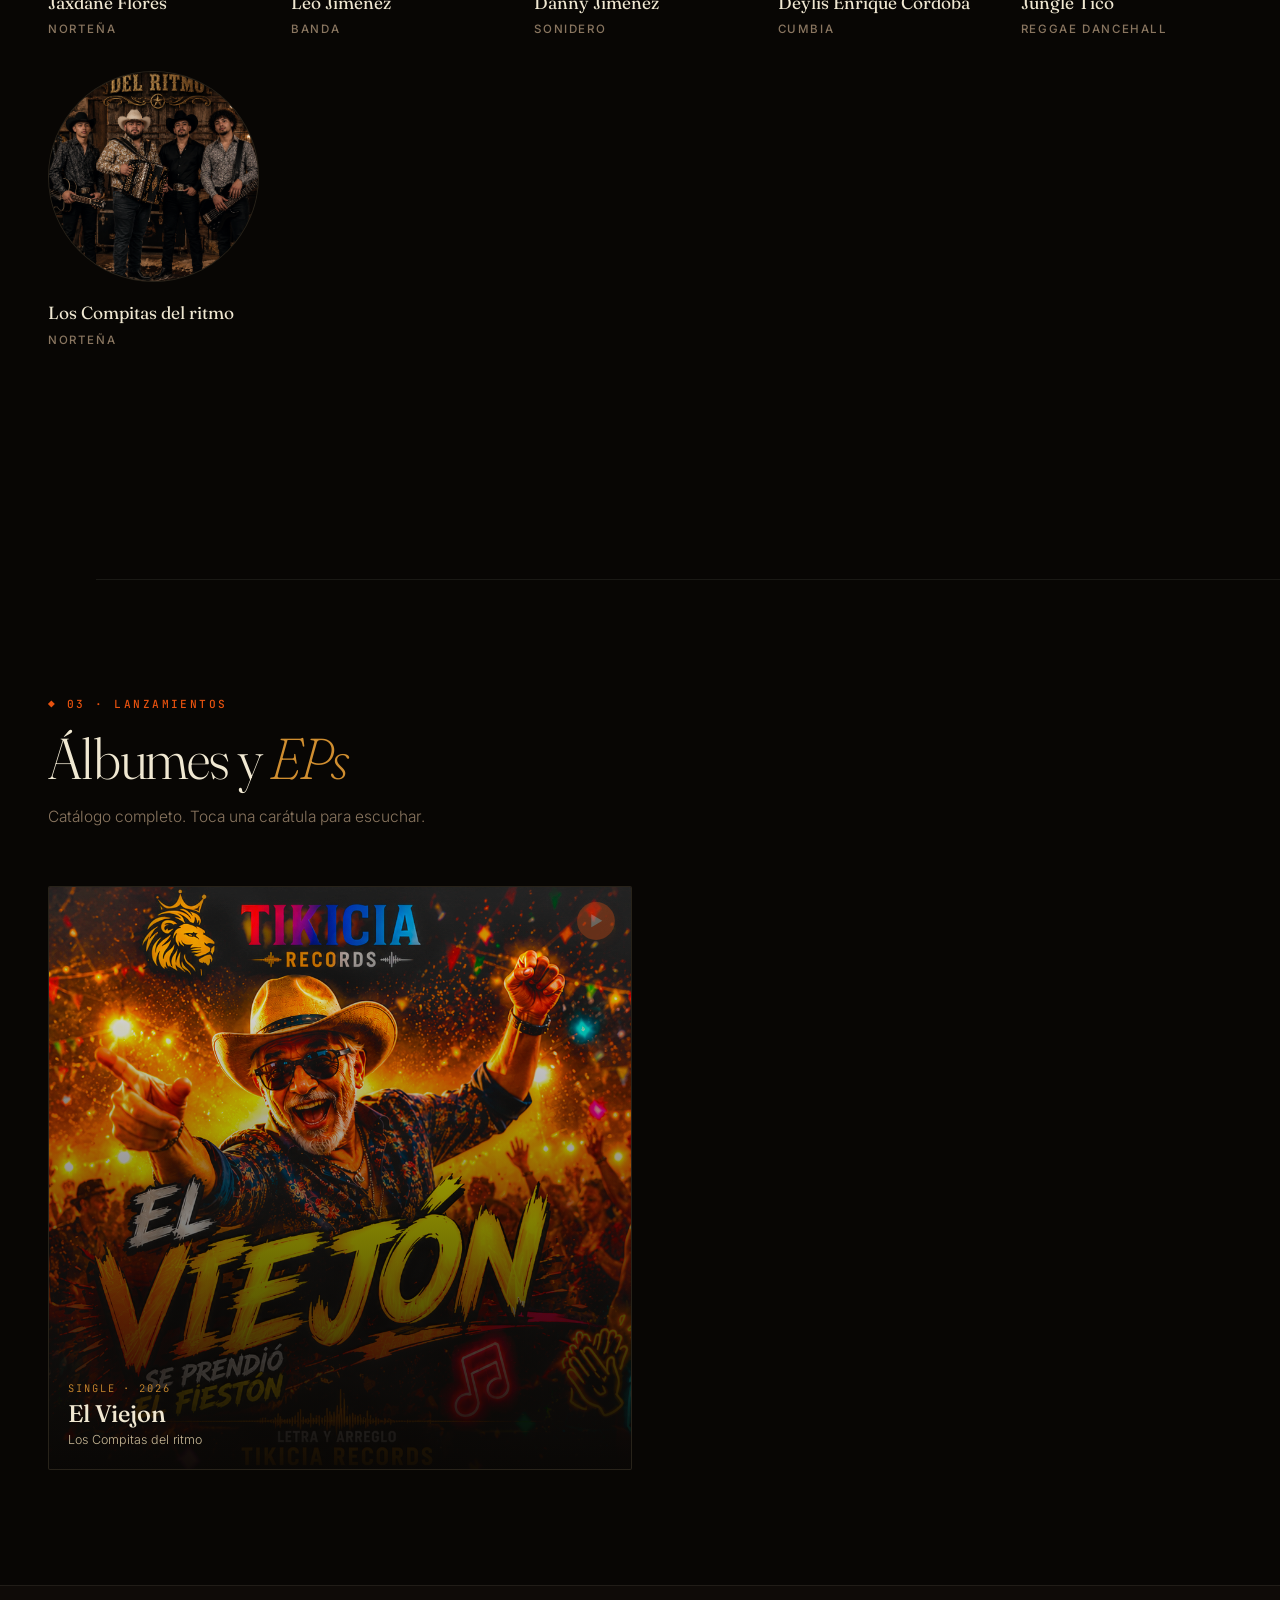
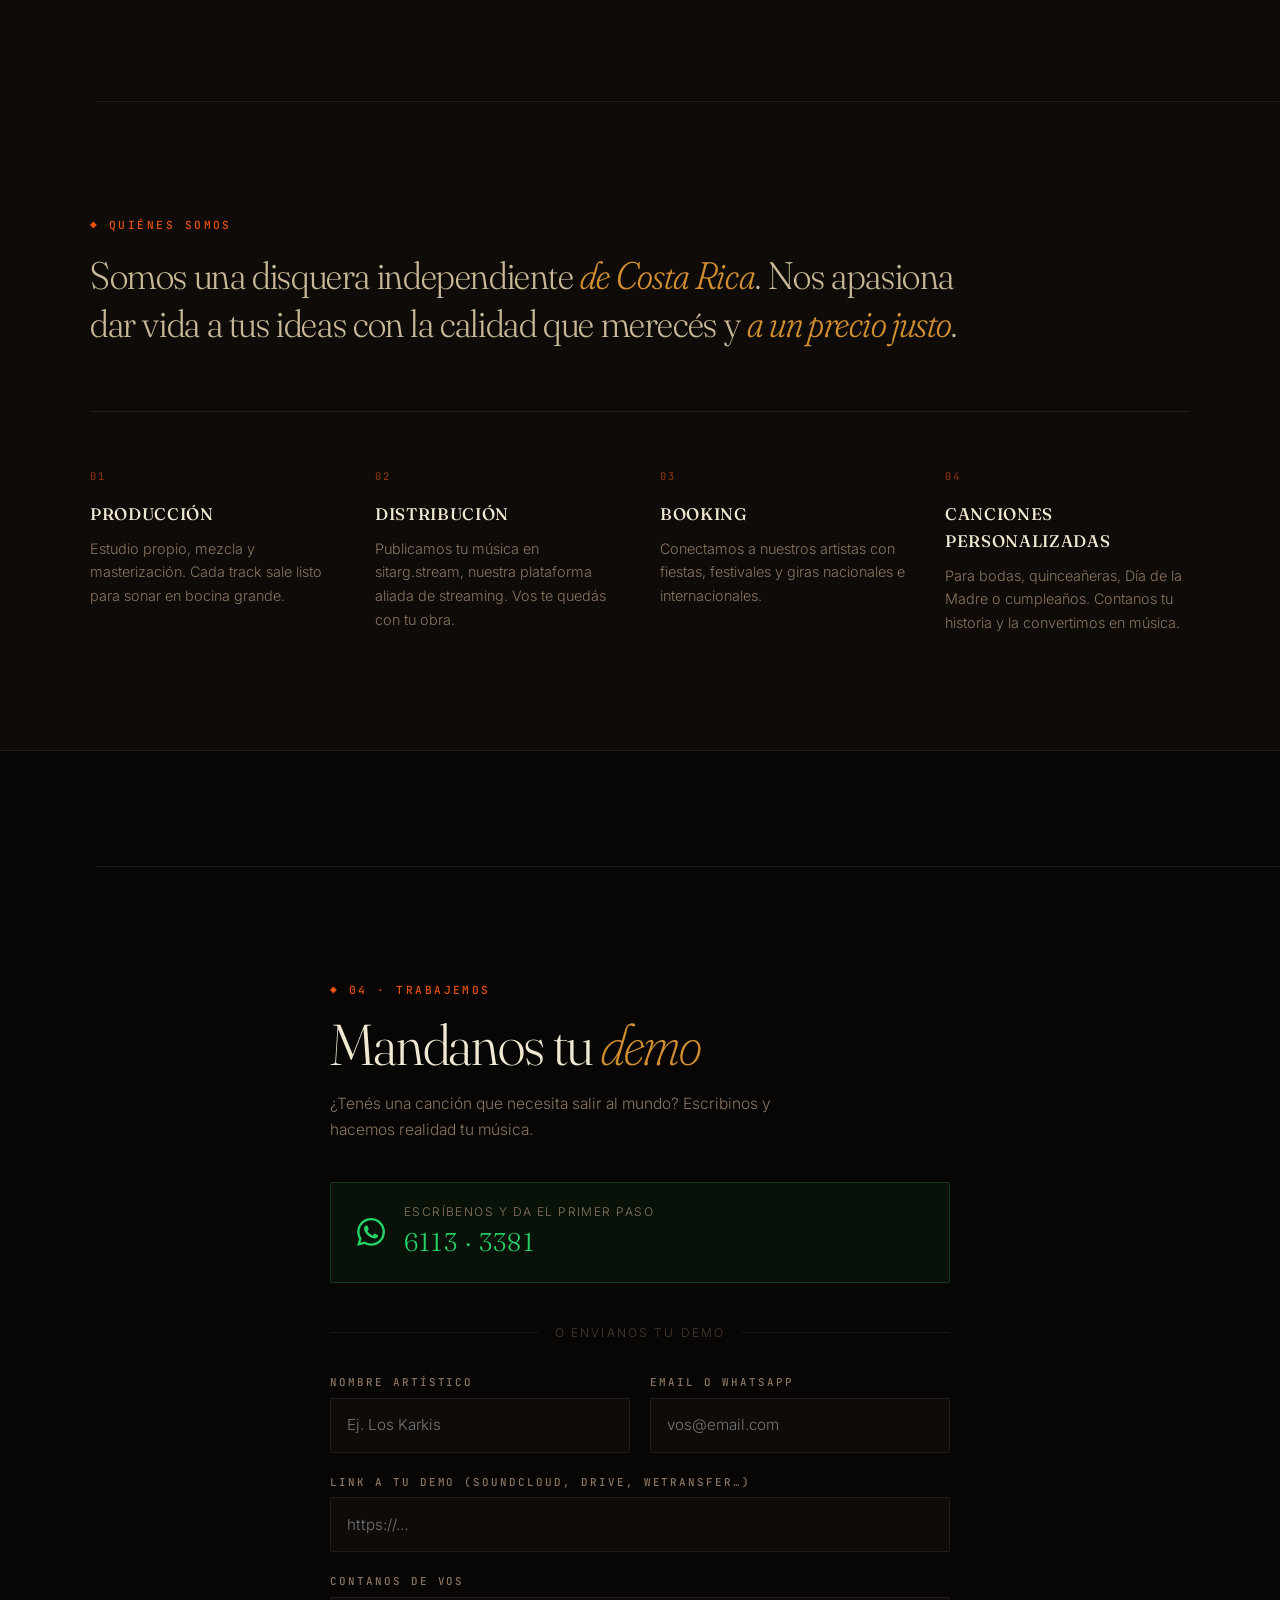
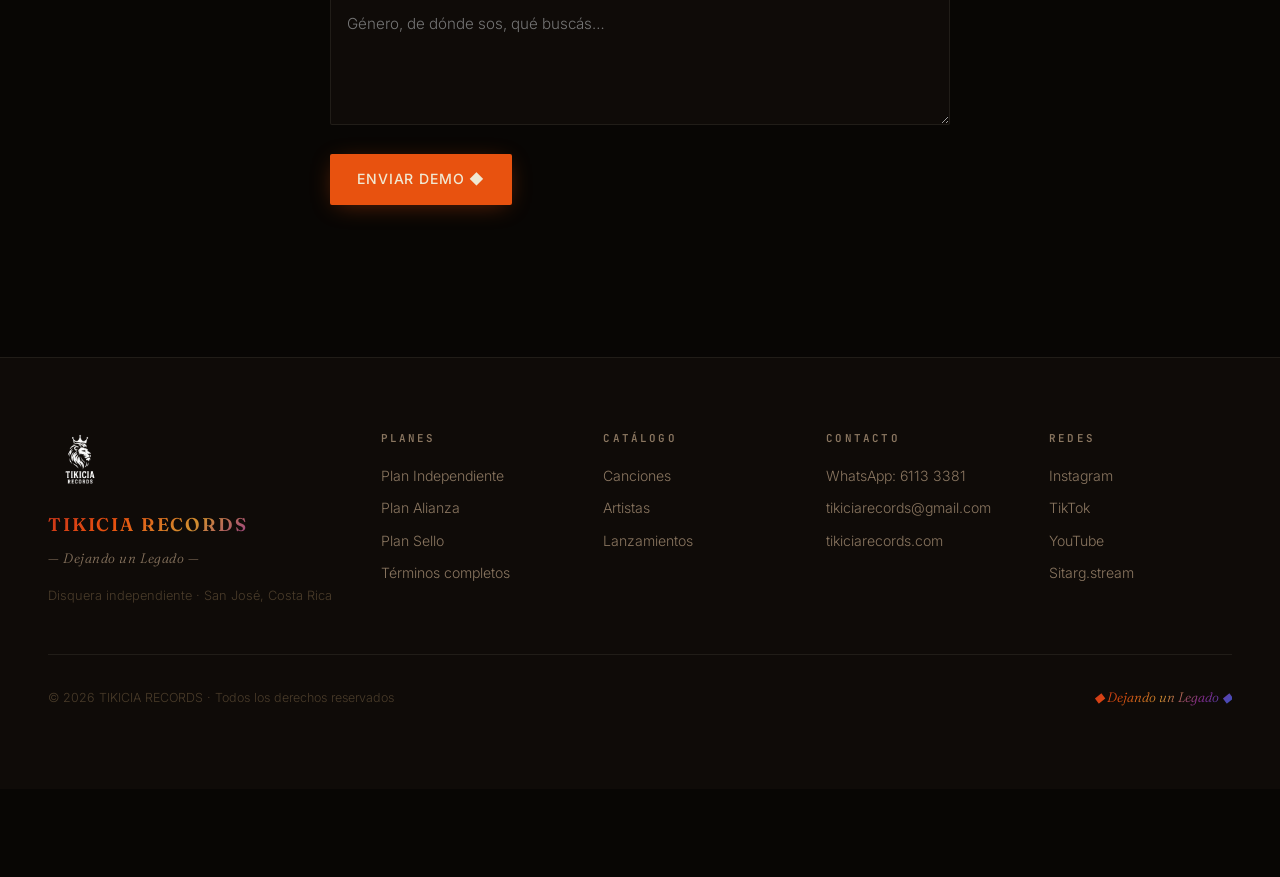
==== commit d0a13876: "Actualizar mensajes de distribución para reflejar la alianza con Sitarg Reemplaza todas las mencione" ====
--- a/index.html
+++ b/index.html
@@ -9,8 +9,8 @@
 
 <!-- ── SEO primario ── -->
 <title>TIKICIA RECORDS · Estudio de Grabación en Costa Rica | Cumbia & Chichamera</title>
-<meta name="description" content="Disquera independiente y estudio de grabación en Costa Rica. Especialistas en cumbia, chichamera y música fiestera tica. Grabación, mezcla, masterización y distribución a Spotify. Grabá tu canción con nosotros.">
-<meta name="keywords" content="estudio grabación Costa Rica, producción musical Costa Rica, cumbia Costa Rica, chichamera, música fiestera, grabar canción San José, mezcla masterización Costa Rica, distribución digital Spotify Costa Rica, disquera independiente Costa Rica, canción personalizada boda quinceañera Costa Rica, arreglos musicales, cambio género musical">
+<meta name="description" content="Disquera independiente y estudio de grabación en Costa Rica. Especialistas en cumbia, chichamera y música fiestera tica. Grabación, mezcla, masterización y distribución a sitarg.stream. Grabá tu canción con nosotros.">
+<meta name="keywords" content="estudio grabación Costa Rica, producción musical Costa Rica, cumbia Costa Rica, chichamera, música fiestera, grabar canción San José, mezcla masterización Costa Rica, distribución digital sitarg.stream Costa Rica, disquera independiente Costa Rica, canción personalizada boda quinceañera Costa Rica, arreglos musicales, cambio género musical">
 <meta name="robots" content="index, follow">
 <meta name="author" content="Tikicia Records">
 <meta name="geo.region" content="CR">
@@ -23,7 +23,7 @@
 <meta property="og:site_name" content="Tikicia Records">
 <meta property="og:url" content="https://grafitico.github.io/tikicia-records/">
 <meta property="og:title" content="TIKICIA RECORDS · Estudio de Grabación en Costa Rica | Cumbia & Chichamera">
-<meta property="og:description" content="Disquera independiente en Costa Rica. Especialistas en cumbia, chichamera y música fiestera tica. Grabación, mezcla, masterización y distribución digital.">
+<meta property="og:description" content="Disquera independiente en Costa Rica. Especialistas en cumbia, chichamera y música fiestera tica. Grabación, mezcla, masterización y distribución en sitarg.stream.">
 <meta property="og:image" content="https://grafitico.github.io/tikicia-records/assets/img/logo 1.png">
 <meta property="og:image:width" content="1200">
 <meta property="og:image:height" content="630">
@@ -32,7 +32,7 @@
 <!-- ── Twitter Card ── -->
 <meta name="twitter:card" content="summary_large_image">
 <meta name="twitter:title" content="TIKICIA RECORDS · Estudio de Grabación Costa Rica">
-<meta name="twitter:description" content="Especialistas en cumbia, chichamera y música fiestera tica. Grabación, mezcla, masterización y distribución digital a Spotify.">
+<meta name="twitter:description" content="Especialistas en cumbia, chichamera y música fiestera tica. Grabación, mezcla, masterización y distribución digital a sitarg.stream.">
 <meta name="twitter:image" content="https://grafitico.github.io/tikicia-records/assets/img/logo 1.png">
 
 <!-- ── Schema.org JSON-LD ── -->
@@ -68,7 +68,7 @@
         "Cumbia costarricense",
         "Chichamera",
         "Música fiestera",
-        "Distribución digital Spotify"
+        "Distribución digital en Sitarg.stream"
       ],
       "hasOfferCatalog": {
         "@type": "OfferCatalog",
@@ -76,9 +76,9 @@
         "itemListElement": [
           { "@type": "Offer", "itemOffered": { "@type": "Service", "name": "Composición Musical Original", "description": "Composición de canciones originales en cumbia, chichamera, norteña y géneros tropicales costarricenses. Canciones personalizadas para bodas, quinceañeras y Día de la Madre." } },
           { "@type": "Offer", "itemOffered": { "@type": "Service", "name": "Arreglos y Cambio de Género Musical", "description": "Arreglos musicales y conversión de canciones entre géneros: cumbia, chichamera, norteña, sonidero y tropical costarricense." } },
-          { "@type": "Offer", "itemOffered": { "@type": "Service", "name": "Grabación, Mezcla y Masterización", "description": "Grabación profesional en estudio en San José, Costa Rica. Mezcla y masterización para Spotify, Apple Music y plataformas digitales." } },
-          { "@type": "Offer", "itemOffered": { "@type": "Service", "name": "Producción Musical Completa Costa Rica", "description": "Producción musical completa desde la idea hasta el lanzamiento: composición, grabación, mezcla, masterización y distribución digital." } },
-          { "@type": "Offer", "itemOffered": { "@type": "Service", "name": "Distribución Digital a Spotify", "description": "Distribución a Spotify, Apple Music, Amazon Music y más de 150 plataformas digitales. El artista retiene el 100% de sus derechos." } },
+          { "@type": "Offer", "itemOffered": { "@type": "Service", "name": "Grabación, Mezcla y Masterización", "description": "Grabación profesional en estudio en San José, Costa Rica. Mezcla y masterización lista para sitarg.stream." } },
+          { "@type": "Offer", "itemOffered": { "@type": "Service", "name": "Producción Musical Completa Costa Rica", "description": "Producción musical completa desde la idea hasta el lanzamiento: composición, grabación, mezcla, masterización y distribución en sitarg.stream." } },
+          { "@type": "Offer", "itemOffered": { "@type": "Service", "name": "Distribución en Sitarg.stream", "description": "Publicamos tu música en sitarg.stream, la plataforma de streaming aliada de Tikicia Records para artistas independientes. El artista retiene el 100% de sus derechos." } },
           { "@type": "Offer", "itemOffered": { "@type": "Service", "name": "Canciones Personalizadas para Eventos", "description": "Canciones originales en cumbia o chichamera para bodas, quinceañeras, Día de la Madre y eventos especiales en Costa Rica." } }
         ]
       },
@@ -98,7 +98,7 @@
 <link rel="preconnect" href="https://fonts.gstatic.com" crossorigin>
 <link href="https://fonts.googleapis.com/css2?family=Fraunces:ital,opsz,wght,SOFT@0,9..144,200..900,0..100;1,9..144,200..900,0..100&family=Inter:wght@300;400;500;600&family=JetBrains+Mono:wght@400;500&display=swap" rel="stylesheet">
 
-<link rel="stylesheet" href="styles.css?v=20260912b">
+<link rel="stylesheet" href="styles.css?v=20260913a">
 <link rel="preconnect" href="https://api.github.com">
 </head>
 <body>
@@ -194,7 +194,7 @@
     <p class="hero-sub reveal-line">
       <strong>Estudio de grabación</strong> y disquera independiente en <strong>Costa Rica</strong>.
       Especialistas en <strong>cumbia, chichamera</strong> y música fiestera tica.
-      Grabación, mezcla, masterización y distribución digital a Spotify — todo bajo un mismo techo.
+      Grabación, mezcla, masterización y distribución a sitarg.stream — todo bajo un mismo techo.
     </p>
 
     <div class="hero-actions reveal-line">
@@ -311,7 +311,7 @@
         </svg>
       </div>
       <h3 class="service-title">Grabación,<br>mezcla y máster</h3>
-      <p class="service-desc">Grabación profesional en San José, Costa Rica. Tu canción lista para Spotify, Apple Music y YouTube.</p>
+      <p class="service-desc">Grabación profesional en San José, Costa Rica. Tu canción lista para sitarg.stream.</p>
     </div>
 
     <div class="service-card io-reveal">
@@ -329,7 +329,7 @@
         </svg>
       </div>
       <h3 class="service-title">Producción<br>completa</h3>
-      <p class="service-desc">De la idea al lanzamiento: composición, grabación, mezcla, máster y distribución digital. Todo bajo un mismo techo en Costa Rica.</p>
+      <p class="service-desc">De la idea al lanzamiento: composición, grabación, mezcla, máster y publicación en sitarg.stream. Todo bajo un mismo techo en Costa Rica.</p>
     </div>
 
     <div class="service-card io-reveal">
@@ -342,8 +342,8 @@
           <line x1="8" y1="30" x2="40" y2="30" stroke="url(#sg5)" stroke-width="1.5"/>
         </svg>
       </div>
-      <h3 class="service-title">Distribución<br>a Spotify y más</h3>
-      <p class="service-desc">Subimos tu música a Spotify, Apple Music, Amazon Music y +150 plataformas. Vos te quedás con el 100% de tu obra.</p>
+      <h3 class="service-title">Alianza<br>con Sitarg.stream</h3>
+      <p class="service-desc">Publicamos tu música en sitarg.stream, la plataforma que apuesta por "destacar, no competir". Vos te quedás con el 100% de tu obra.</p>
     </div>
   </div>
 
@@ -380,6 +380,32 @@
 </section>
 
 <!-- ============================================================
+     ALIANZA CON SITARG
+============================================================ -->
+<section class="section sitarg-band" id="sitarg">
+  <div class="sitarg-band-inner io-reveal">
+    <div class="sitarg-band-text">
+      <p class="kicker">◆ Alianza estratégica</p>
+      <h2 class="section-title">Publicamos en <em>Sitarg.stream</em></h2>
+      <p class="sitarg-band-copy">
+        Sitarg es la plataforma de streaming musical pensada específicamente para artistas
+        independientes — músicos, compositores, productores, sellos musicales y estudios
+        musicales — tanto los que están empezando como los que ya llevan años en la música,
+        y talentos emergentes de todo el mundo. Su filosofía es <em>"destacar, no competir"</em>.
+      </p>
+      <div class="sitarg-chips">
+        <span class="sitarg-chip">Sube tu música en minutos</span>
+        <span class="sitarg-chip">En la nube en 1 hora</span>
+        <span class="sitarg-chip">Perfil de artista verificado en minutos</span>
+      </div>
+      <a href="https://sitarg.stream" target="_blank" rel="noopener" class="btn btn-ghost">
+        Conocé Sitarg.stream →
+      </a>
+    </div>
+  </div>
+</section>
+
+<!-- ============================================================
      PLANES Y PRECIOS
 ============================================================ -->
 <section class="section plans" id="planes">
@@ -617,7 +643,7 @@
       <div class="manifesto-item io-reveal">
         <div class="manifesto-num">02</div>
         <h4>Distribución</h4>
-        <p>Subimos tu música a Spotify, Apple Music, YouTube y todas las plataformas. Vos te quedás con tu obra.</p>
+        <p>Publicamos tu música en sitarg.stream, nuestra plataforma aliada de streaming. Vos te quedás con tu obra.</p>
       </div>
       <div class="manifesto-item io-reveal">
         <div class="manifesto-num">03</div>
@@ -718,7 +744,7 @@
       <a href="https://instagram.com/tikiciarecords" target="_blank">Instagram</a>
       <a href="https://tiktok.com/@tikiciarecords" target="_blank">TikTok</a>
       <a href="https://youtube.com/@tikiciarecords" target="_blank">YouTube</a>
-      <a href="#" target="_blank">Spotify</a>
+      <a href="https://sitarg.stream" target="_blank" rel="noopener">Sitarg.stream</a>
     </div>
   </div>
 
@@ -798,9 +824,9 @@
 
 <!-- SCRIPTS -->
 <script src="config.js"></script>
-<script defer src="data.js?v=20260912b"></script>
-<script defer src="main.js?v=20260912b"></script>
-<script defer src="panel.js?v=20260912b"></script>
+<script defer src="data.js?v=20260913a"></script>
+<script defer src="main.js?v=20260913a"></script>
+<script defer src="panel.js?v=20260913a"></script>
 
 </body>
 </html>
--- a/styles.css
+++ b/styles.css
@@ -2206,3 +2206,49 @@
   .sign-block { padding: 1.5rem; }
   .sign-row { grid-template-columns: 1fr; gap: 0.9rem; }
 }
+
+/* =====================================================================
+   ALIANZA CON SITARG
+   ===================================================================== */
+.sitarg-band-inner {
+  max-width: 780px;
+  padding: 3rem clamp(1.6rem, 5vw, 3.5rem);
+  background: linear-gradient(135deg, rgba(142,45,154,0.12) 0%, rgba(184,214,58,0.08) 100%);
+  border: 1px solid var(--rule-2);
+  border-radius: 4px;
+  position: relative;
+  overflow: hidden;
+}
+.sitarg-band-inner::before {
+  content: '';
+  position: absolute;
+  top: 0; left: 0; right: 0;
+  height: 2px;
+  background: linear-gradient(90deg, #8e2d9a 0%, #b8d63a 100%);
+}
+.sitarg-band-copy {
+  font-size: 0.97rem;
+  color: var(--ink-2);
+  line-height: 1.7;
+  max-width: 640px;
+  margin-bottom: 1.6rem;
+}
+.sitarg-band-copy em {
+  font-style: italic;
+  color: var(--ink);
+}
+.sitarg-chips {
+  display: flex;
+  flex-wrap: wrap;
+  gap: 0.6rem;
+  margin-bottom: 1.8rem;
+}
+.sitarg-chip {
+  font-size: 0.78rem;
+  letter-spacing: 0.02em;
+  color: var(--ink-2);
+  background: var(--bg-2);
+  border: 1px solid var(--rule-2);
+  padding: 0.5rem 1rem;
+  border-radius: 999px;
+}
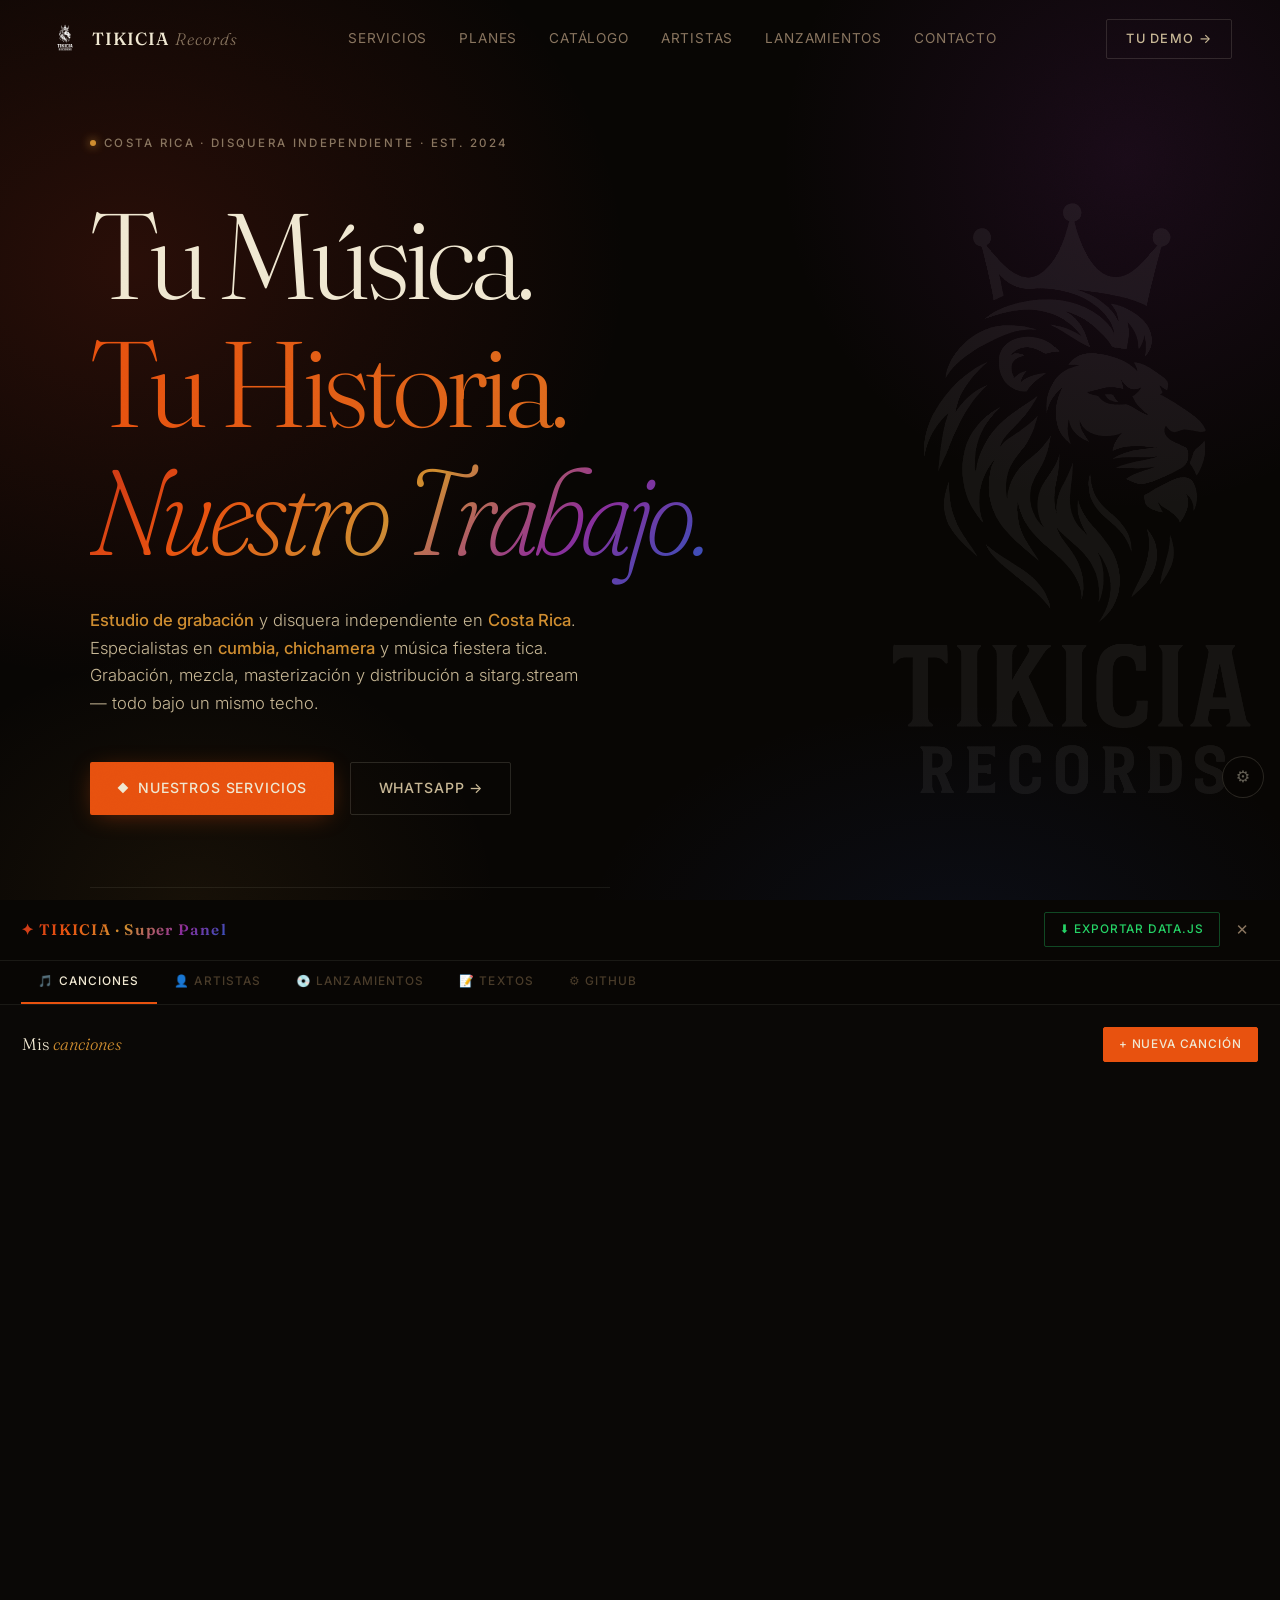
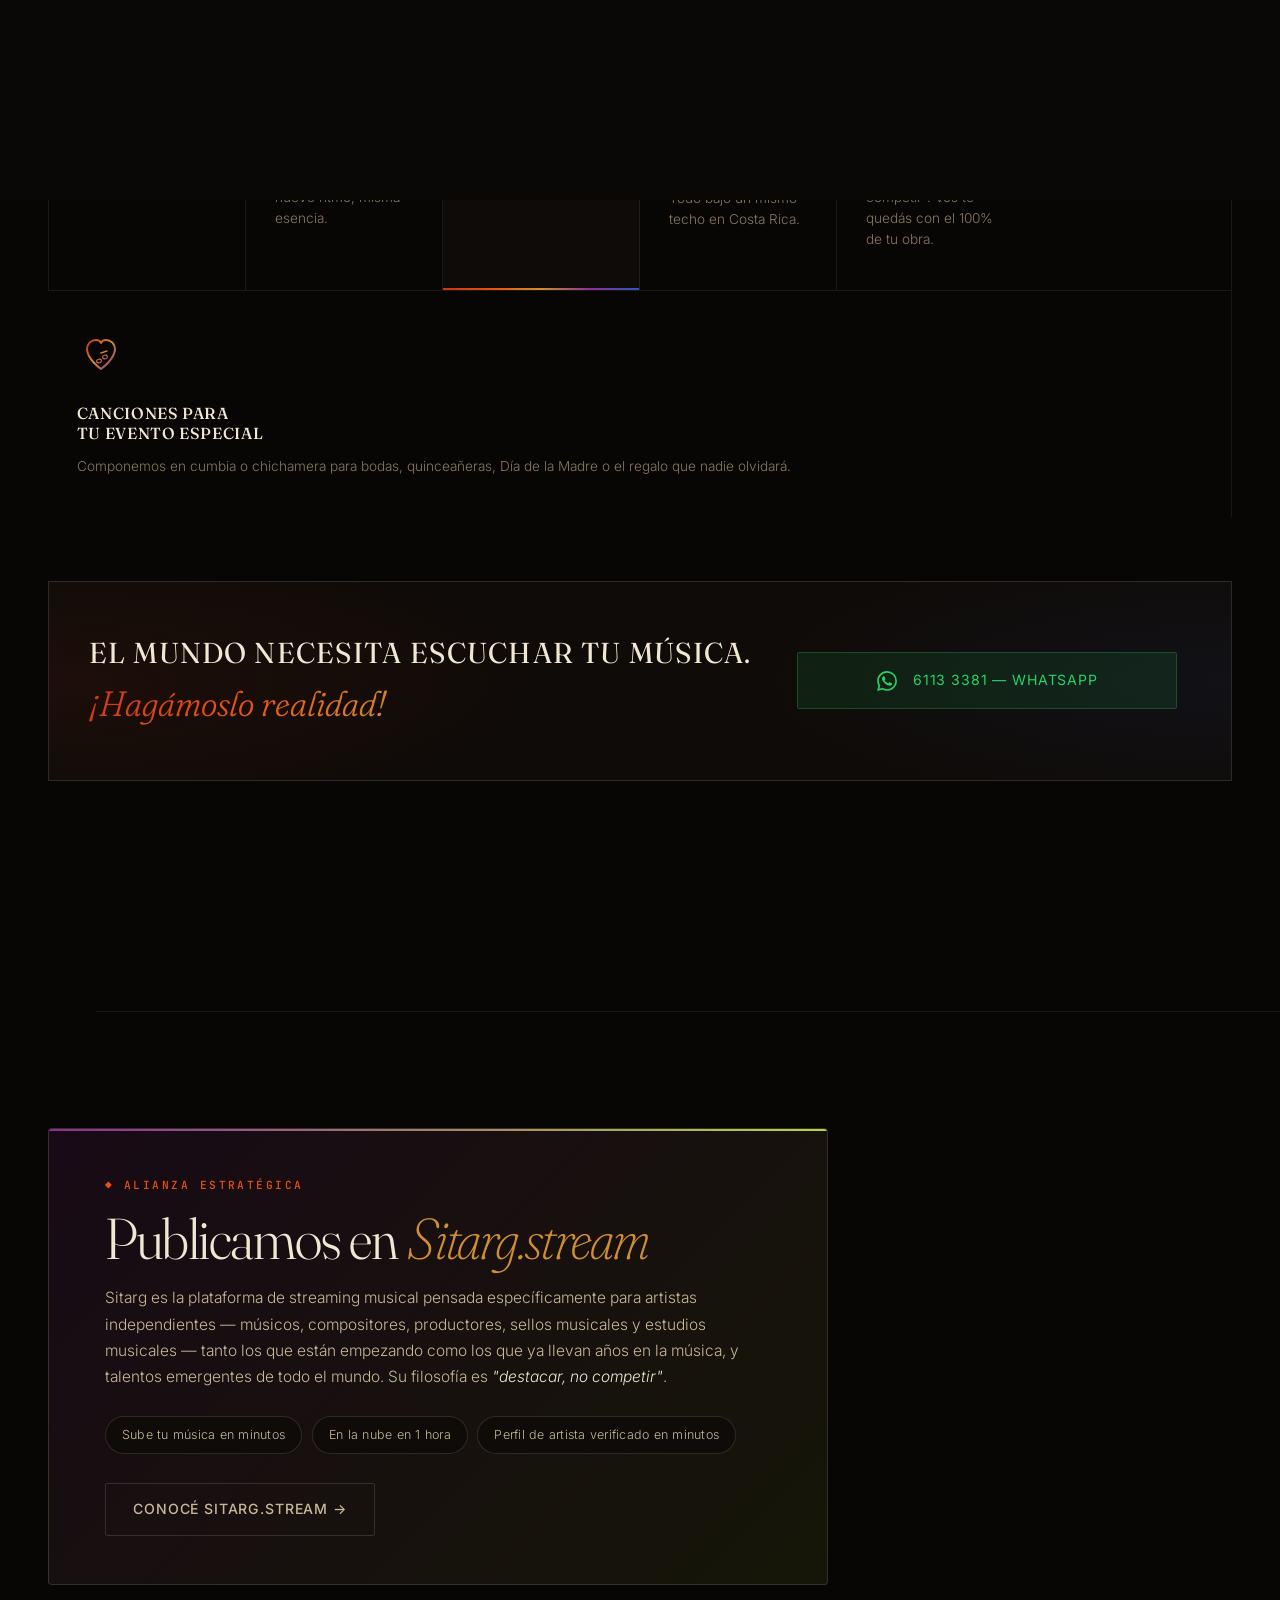
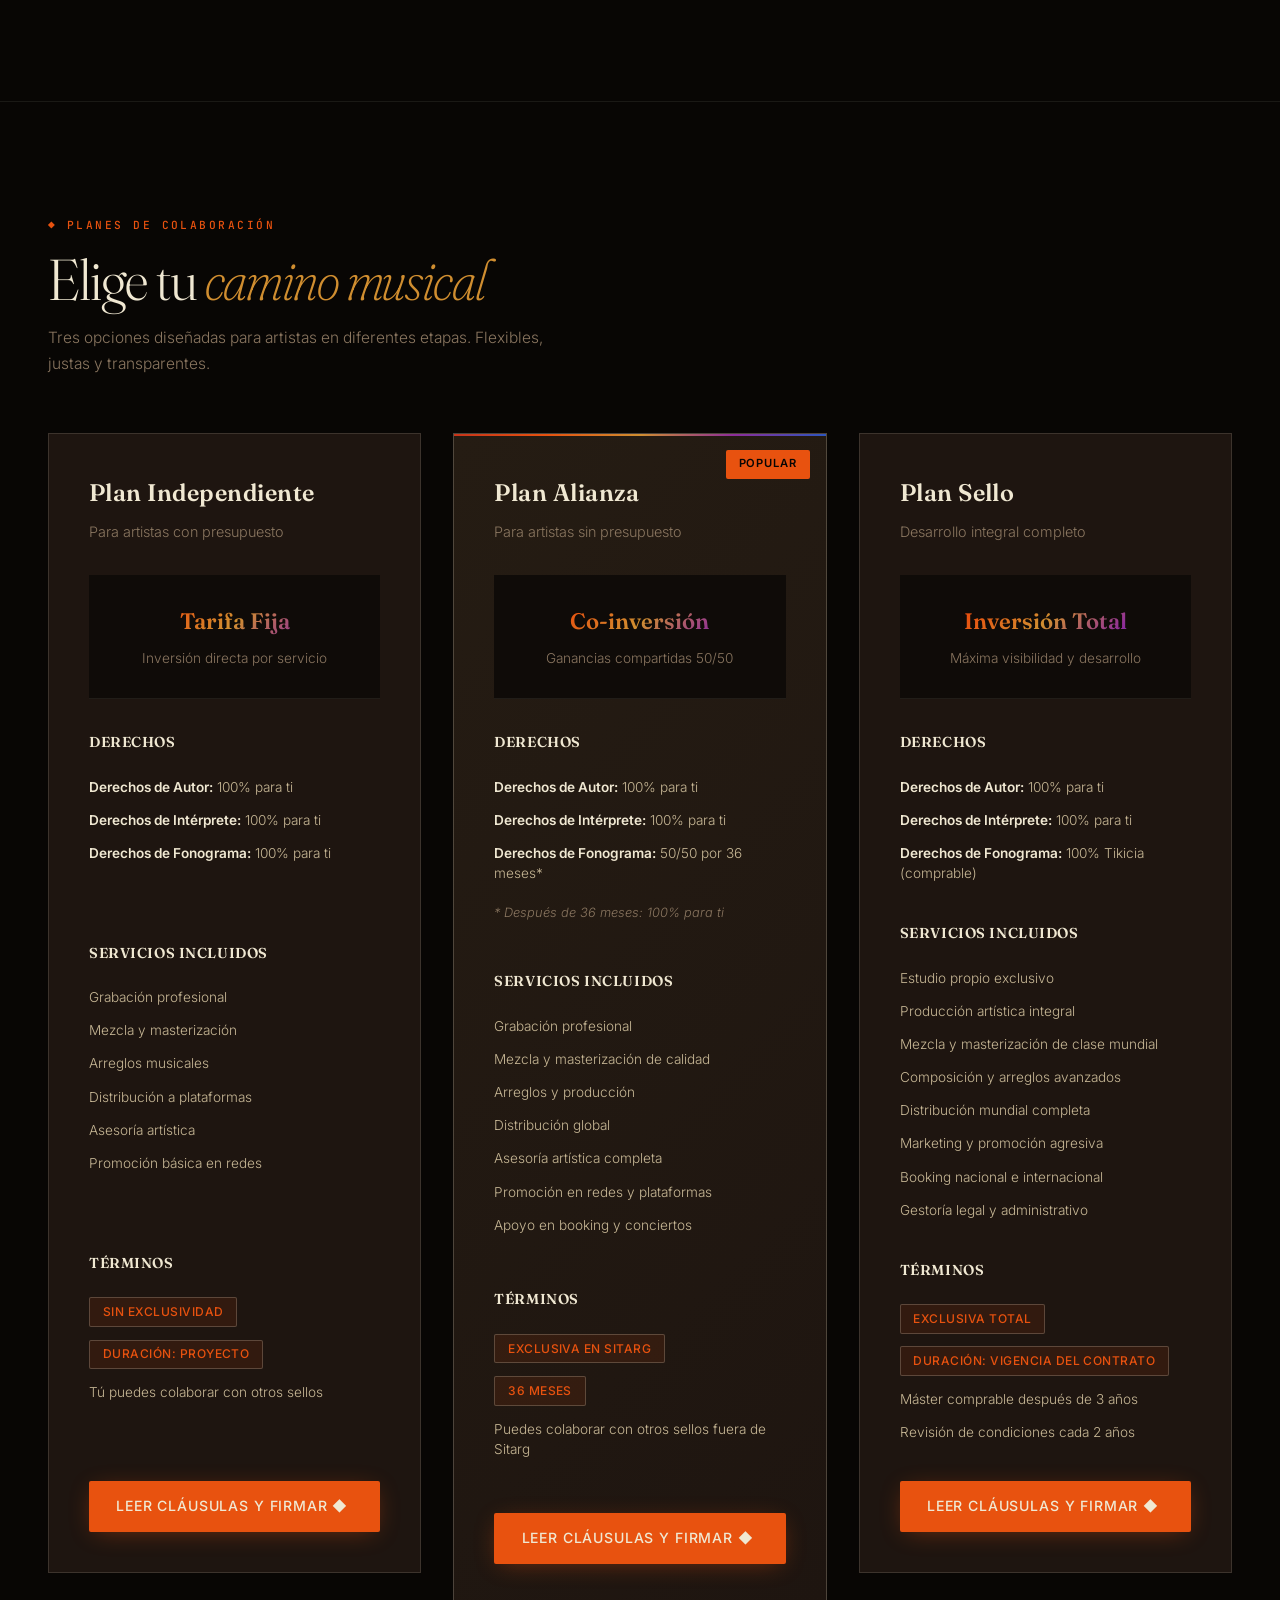
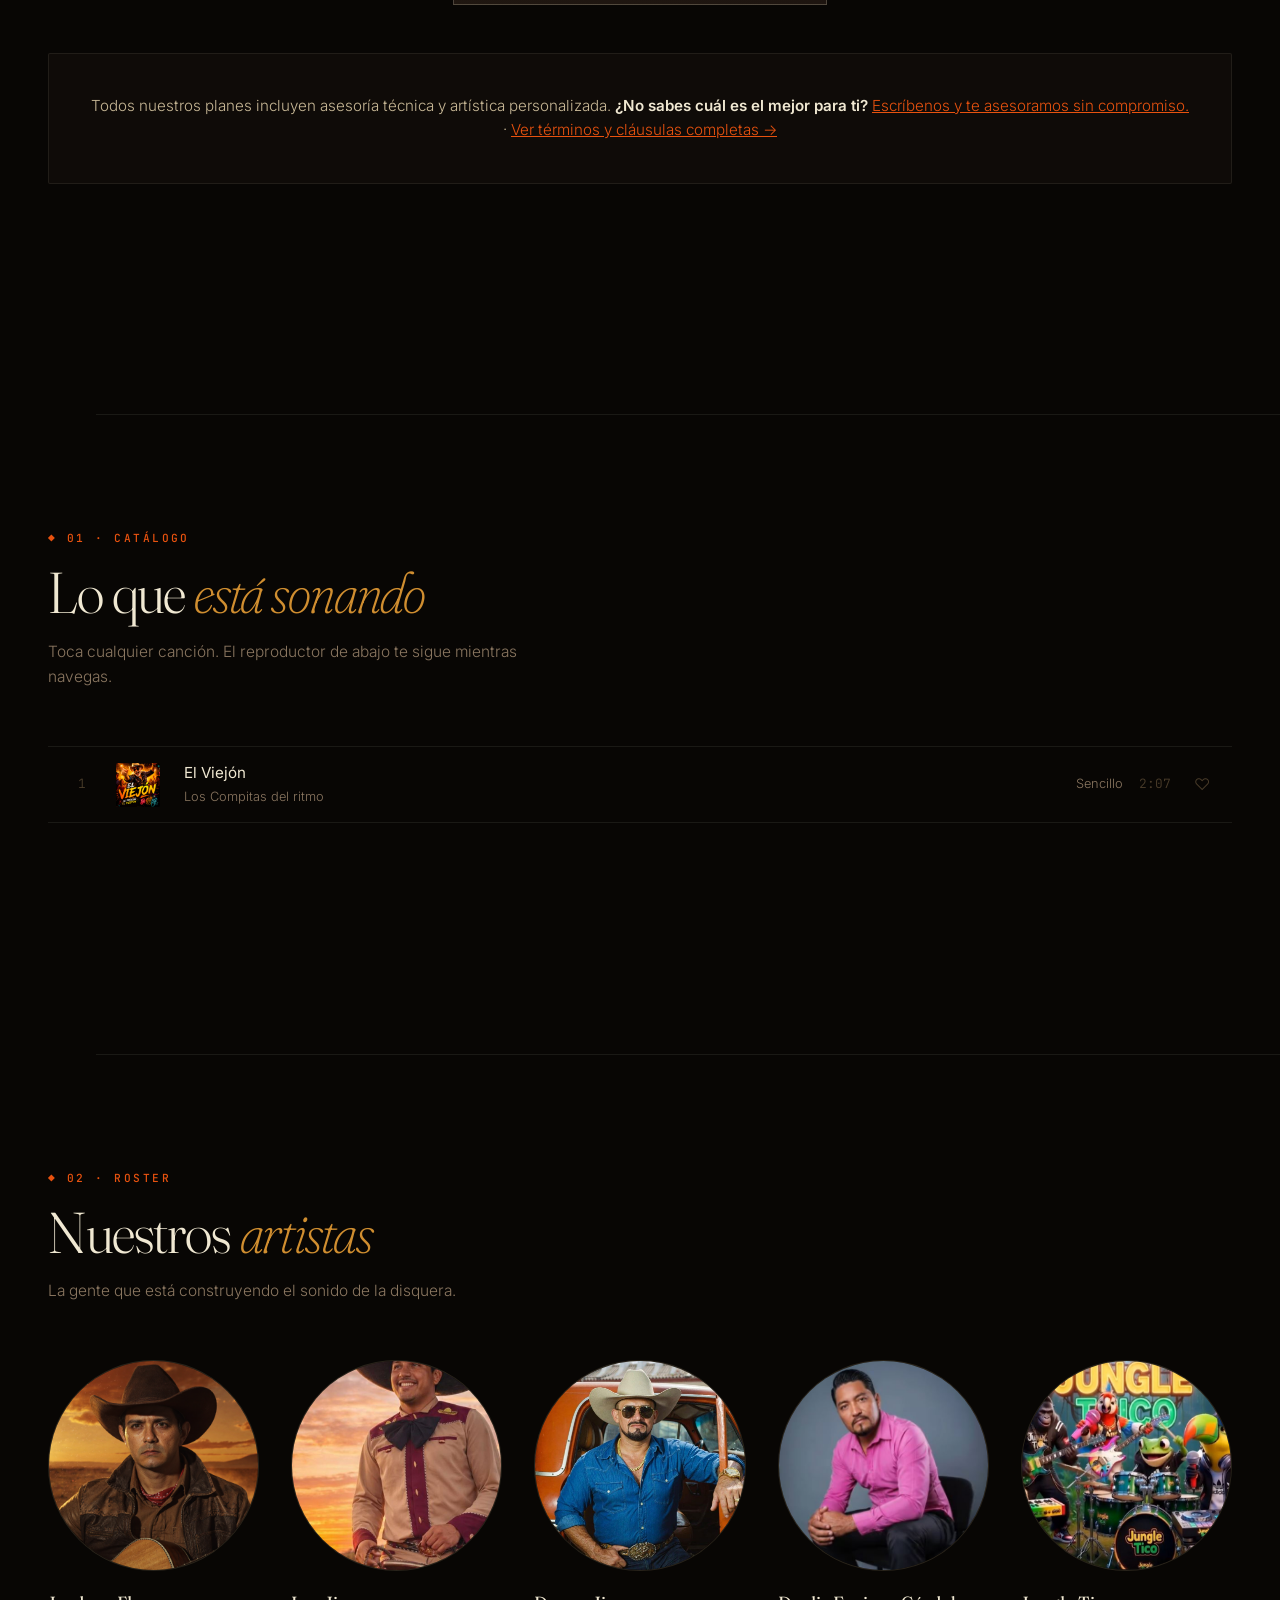
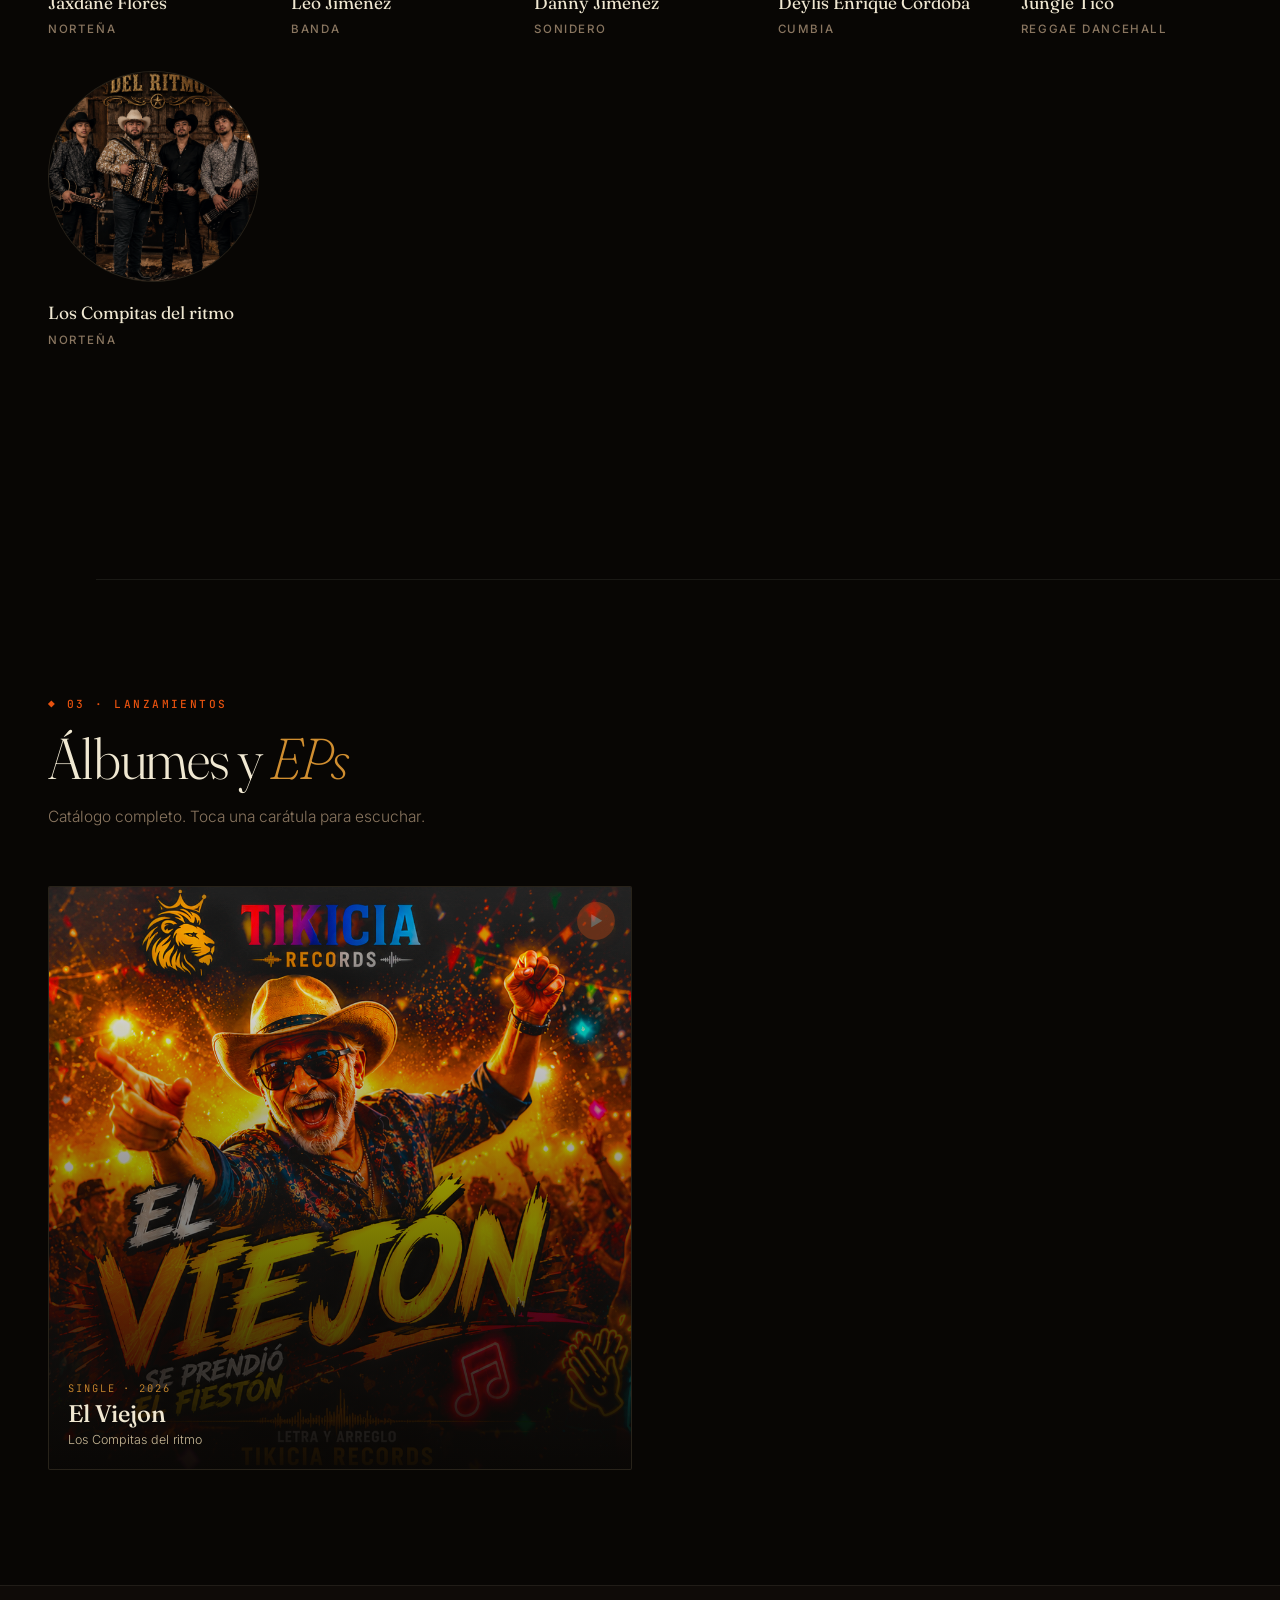
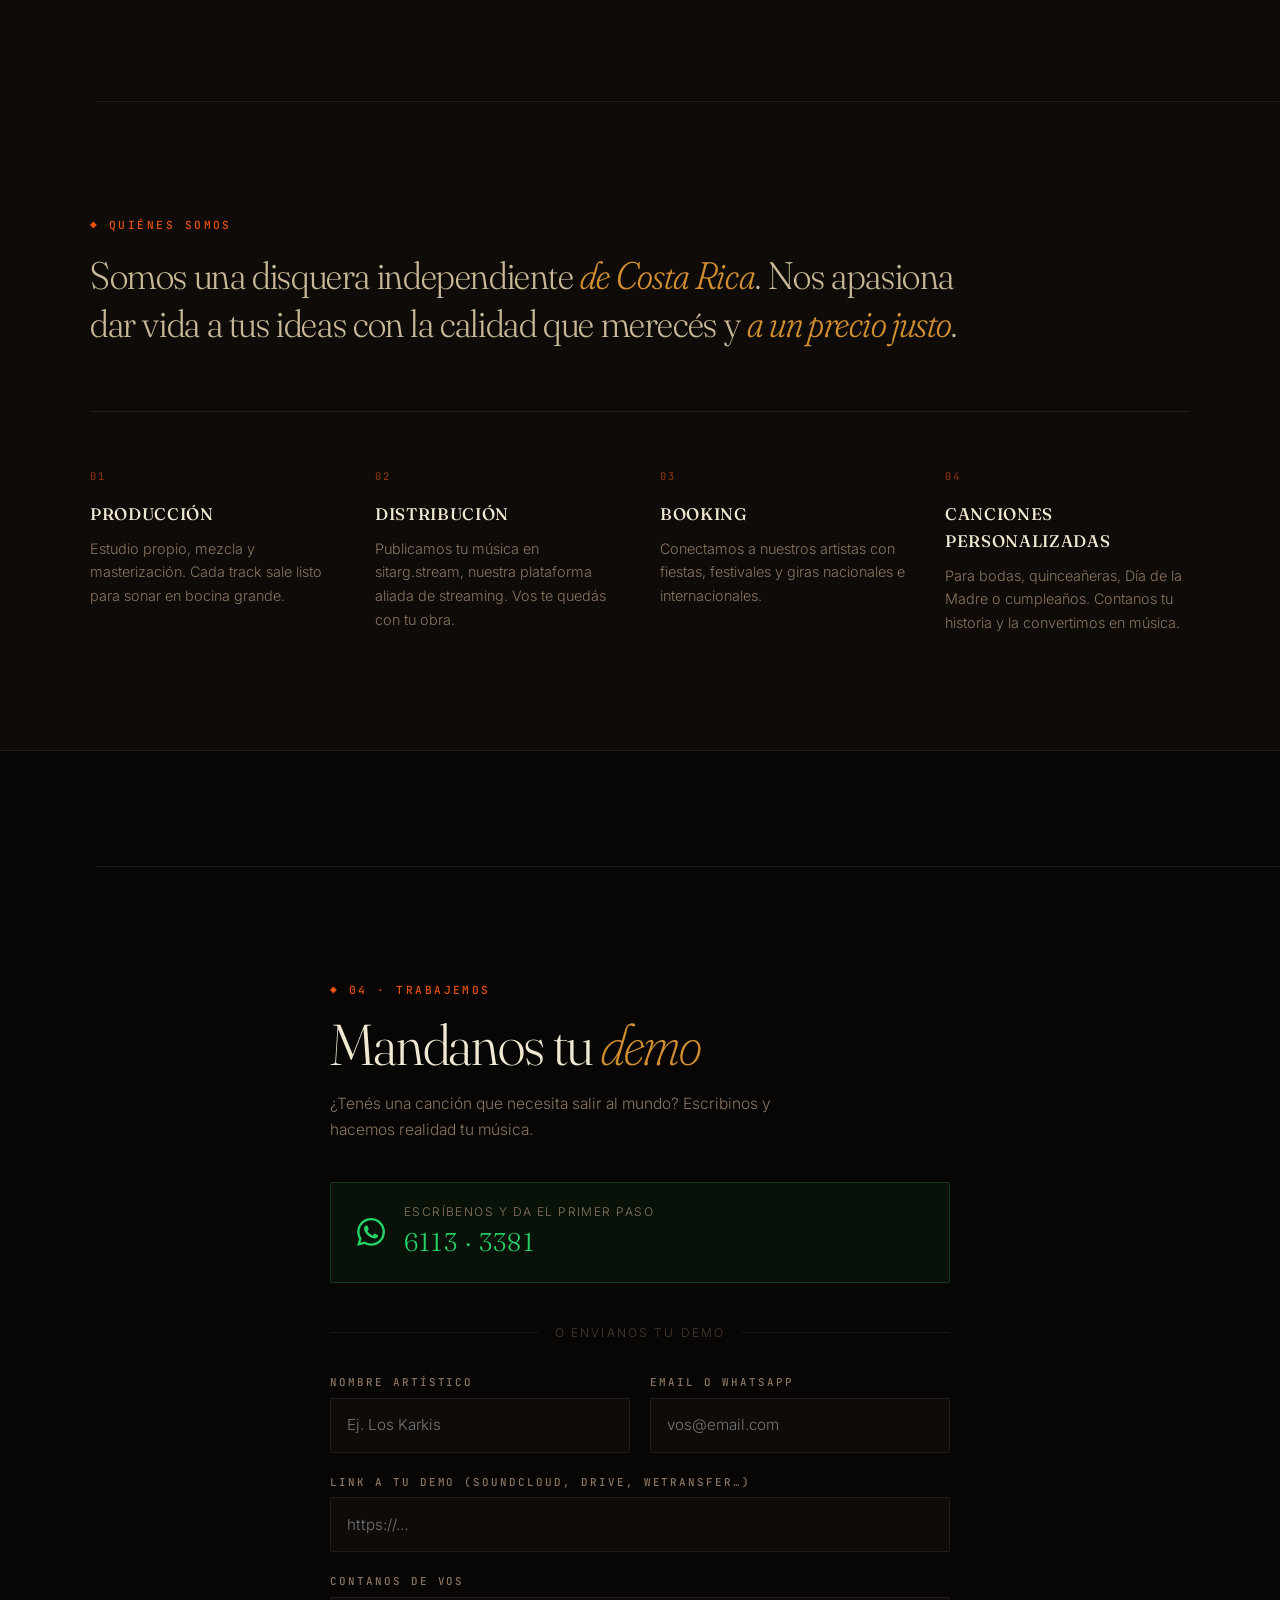
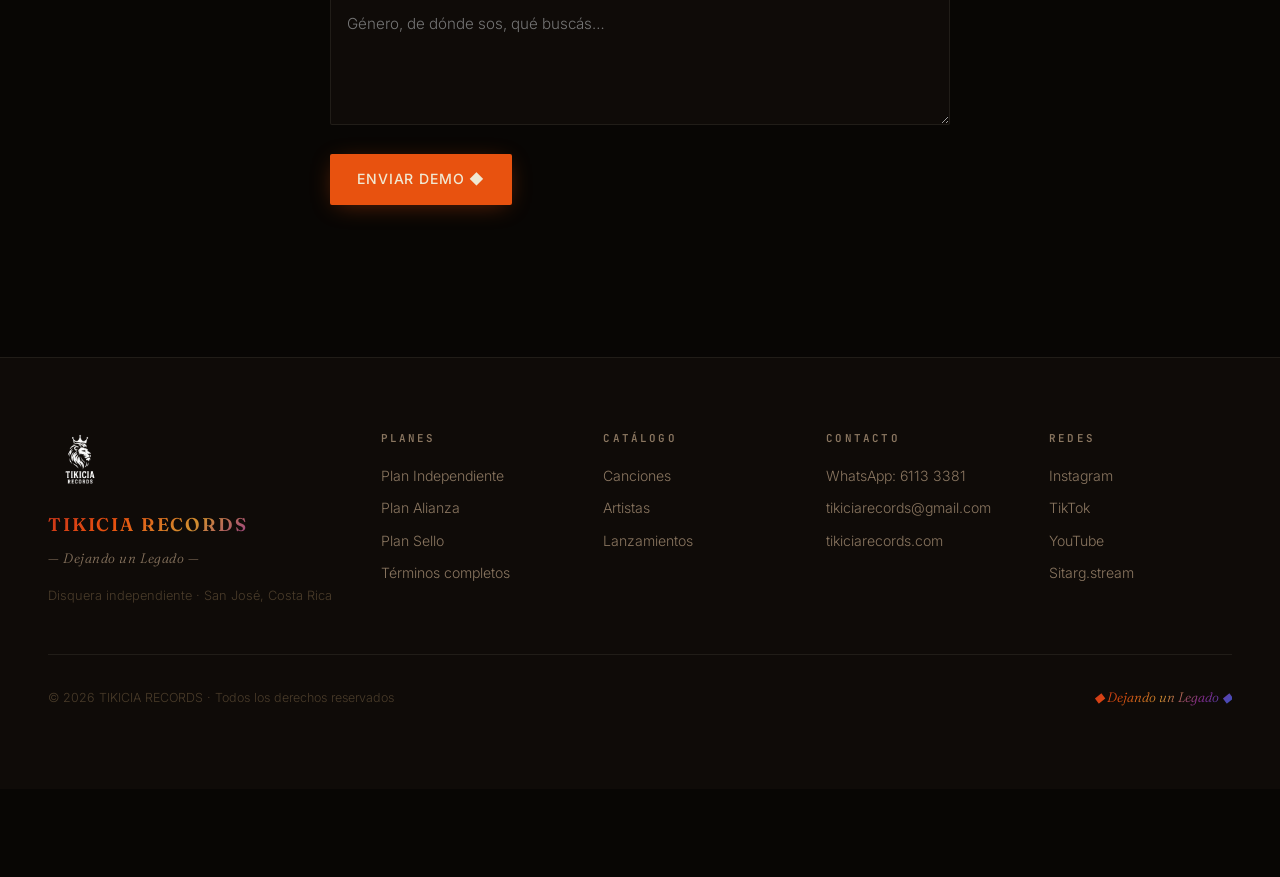
==== commit f6c23148: "Agregar pestaña de Textos al panel admin para editar los textos del sitio Permite editar títulos y t" ====
--- a/index.html
+++ b/index.html
@@ -182,16 +182,16 @@
   <div class="hero-inner">
     <div class="hero-meta reveal-line">
       <span class="dot"></span>
-      <span>Costa Rica · Disquera Independiente · Est. 2024</span>
+      <span data-ck="hero.kicker">Costa Rica · Disquera Independiente · Est. 2024</span>
     </div>
 
     <h1 class="hero-title">
-      <span class="reveal-line">Tu Música.</span>
-      <span class="reveal-line hero-line-2">Tu Historia.</span>
-      <span class="reveal-line hero-line-3"><em>Nuestro Trabajo.</em></span>
+      <span class="reveal-line" data-ck="hero.title1">Tu Música.</span>
+      <span class="reveal-line hero-line-2" data-ck="hero.title2">Tu Historia.</span>
+      <span class="reveal-line hero-line-3" data-ck="hero.title3"><em>Nuestro Trabajo.</em></span>
     </h1>
 
-    <p class="hero-sub reveal-line">
+    <p class="hero-sub reveal-line" data-ck="hero.sub">
       <strong>Estudio de grabación</strong> y disquera independiente en <strong>Costa Rica</strong>.
       Especialistas en <strong>cumbia, chichamera</strong> y música fiestera tica.
       Grabación, mezcla, masterización y distribución a sitarg.stream — todo bajo un mismo techo.
@@ -200,10 +200,10 @@
     <div class="hero-actions reveal-line">
       <a href="#servicios" class="btn btn-primary">
         <span class="btn-icon">◆</span>
-        Nuestros servicios
+        <span data-ck="hero.ctaPrimary">Nuestros servicios</span>
       </a>
       <a href="#contacto" class="btn btn-ghost">
-        <span>WhatsApp →</span>
+        <span data-ck="hero.ctaSecondary">WhatsApp →</span>
       </a>
     </div>
 
@@ -260,9 +260,9 @@
 ============================================================ -->
 <section class="section services" id="servicios">
   <div class="section-head">
-    <p class="kicker">◆ Lo que hacemos</p>
-    <h2 class="section-title">Transformamos tu <em>idea en un éxito</em></h2>
-    <p class="section-sub">
+    <p class="kicker" data-ck="services.kicker">◆ Lo que hacemos</p>
+    <h2 class="section-title" data-ck="services.title">Transformamos tu <em>idea en un éxito</em></h2>
+    <p class="section-sub" data-ck="services.sub">
       Estudio de grabación en <strong>Costa Rica</strong> especializado en cumbia, chichamera y música fiestera.
       Tanto si estás empezando como si ya tenés camino recorrido, aquí creamos tu identidad musical.
     </p>
@@ -282,8 +282,8 @@
           <line x1="30" y1="27" x2="34" y2="24" stroke="url(#sg1)" stroke-width="1.5" stroke-linecap="round"/>
         </svg>
       </div>
-      <h3 class="service-title">Composición<br>desde cero</h3>
-      <p class="service-desc">Letra y música 100% originales en cumbia, chichamera, norteña o el género que elijas.</p>
+      <h3 class="service-title" data-ck="services.card1.title">Composición<br>desde cero</h3>
+      <p class="service-desc" data-ck="services.card1.desc">Letra y música 100% originales en cumbia, chichamera, norteña o el género que elijas.</p>
     </div>
 
     <div class="service-card io-reveal">
@@ -296,8 +296,8 @@
           <polyline points="28,36 24,40 28,44" stroke="url(#sg2)" stroke-width="2" stroke-linecap="round" stroke-linejoin="round" fill="none"/>
         </svg>
       </div>
-      <h3 class="service-title">Arreglos y<br>cambios de género</h3>
-      <p class="service-desc">¿Querés convertir tu canción a cumbia, chichamera o norteña? Nueva instrumentación, nuevo ritmo, misma esencia.</p>
+      <h3 class="service-title" data-ck="services.card2.title">Arreglos y<br>cambios de género</h3>
+      <p class="service-desc" data-ck="services.card2.desc">¿Querés convertir tu canción a cumbia, chichamera o norteña? Nueva instrumentación, nuevo ritmo, misma esencia.</p>
     </div>
 
     <div class="service-card io-reveal service-card--featured">
@@ -310,8 +310,8 @@
           <line x1="18" y1="42" x2="30" y2="42" stroke="url(#sg3)" stroke-width="2" stroke-linecap="round"/>
         </svg>
       </div>
-      <h3 class="service-title">Grabación,<br>mezcla y máster</h3>
-      <p class="service-desc">Grabación profesional en San José, Costa Rica. Tu canción lista para sitarg.stream.</p>
+      <h3 class="service-title" data-ck="services.card3.title">Grabación,<br>mezcla y máster</h3>
+      <p class="service-desc" data-ck="services.card3.desc">Grabación profesional en San José, Costa Rica. Tu canción lista para sitarg.stream.</p>
     </div>
 
     <div class="service-card io-reveal">
@@ -328,8 +328,8 @@
           <circle cx="36" cy="7" r="3" fill="url(#sg4)"/>
         </svg>
       </div>
-      <h3 class="service-title">Producción<br>completa</h3>
-      <p class="service-desc">De la idea al lanzamiento: composición, grabación, mezcla, máster y publicación en sitarg.stream. Todo bajo un mismo techo en Costa Rica.</p>
+      <h3 class="service-title" data-ck="services.card4.title">Producción<br>completa</h3>
+      <p class="service-desc" data-ck="services.card4.desc">De la idea al lanzamiento: composición, grabación, mezcla, máster y publicación en sitarg.stream. Todo bajo un mismo techo en Costa Rica.</p>
     </div>
 
     <div class="service-card io-reveal">
@@ -342,8 +342,8 @@
           <line x1="8" y1="30" x2="40" y2="30" stroke="url(#sg5)" stroke-width="1.5"/>
         </svg>
       </div>
-      <h3 class="service-title">Alianza<br>con Sitarg.stream</h3>
-      <p class="service-desc">Publicamos tu música en sitarg.stream, la plataforma que apuesta por "destacar, no competir". Vos te quedás con el 100% de tu obra.</p>
+      <h3 class="service-title" data-ck="services.card5.title">Alianza<br>con Sitarg.stream</h3>
+      <p class="service-desc" data-ck="services.card5.desc">Publicamos tu música en sitarg.stream, la plataforma que apuesta por "destacar, no competir". Vos te quedás con el 100% de tu obra.</p>
     </div>
   </div>
 
@@ -362,15 +362,15 @@
           <ellipse cx="28" cy="26" rx="2.5" ry="1.8" stroke="url(#sg6)" stroke-width="1.2" transform="rotate(-15 28 26)"/>
         </svg>
       </div>
-      <h3 class="service-title">Canciones para<br>tu evento especial</h3>
-      <p class="service-desc">Componemos en cumbia o chichamera para bodas, quinceañeras, Día de la Madre o el regalo que nadie olvidará.</p>
+      <h3 class="service-title" data-ck="services.card6.title">Canciones para<br>tu evento especial</h3>
+      <p class="service-desc" data-ck="services.card6.desc">Componemos en cumbia o chichamera para bodas, quinceañeras, Día de la Madre o el regalo que nadie olvidará.</p>
     </div>
 
   <!-- CTA Banner -->
   <div class="services-cta io-reveal">
     <div class="services-cta-text">
-      <p class="services-cta-headline">El mundo necesita escuchar tu música.</p>
-      <p class="services-cta-sub"><em>¡Hagámoslo realidad!</em></p>
+      <p class="services-cta-headline" data-ck="services.ctaHeadline">El mundo necesita escuchar tu música.</p>
+      <p class="services-cta-sub" data-ck="services.ctaSub"><em>¡Hagámoslo realidad!</em></p>
     </div>
     <a href="https://wa.me/50661133381" target="_blank" rel="noopener" class="btn btn-whatsapp">
       <svg viewBox="0 0 24 24" fill="currentColor" width="20" height="20"><path d="M17.472 14.382c-.297-.149-1.758-.867-2.03-.967-.273-.099-.471-.148-.67.15-.197.297-.767.966-.94 1.164-.173.199-.347.223-.644.075-.297-.15-1.255-.463-2.39-1.475-.883-.788-1.48-1.761-1.653-2.059-.173-.297-.018-.458.13-.606.134-.133.298-.347.446-.52.149-.174.198-.298.298-.497.099-.198.05-.371-.025-.52-.075-.149-.669-1.612-.916-2.207-.242-.579-.487-.5-.669-.51-.173-.008-.371-.01-.57-.01-.198 0-.52.074-.792.372-.272.297-1.04 1.016-1.04 2.479 0 1.462 1.065 2.875 1.213 3.074.149.198 2.096 3.2 5.077 4.487.709.306 1.262.489 1.694.625.712.227 1.36.195 1.871.118.571-.085 1.758-.719 2.006-1.413.248-.694.248-1.289.173-1.413-.074-.124-.272-.198-.57-.347m-5.421 7.403h-.004a9.87 9.87 0 01-5.031-1.378l-.361-.214-3.741.982.998-3.648-.235-.374a9.86 9.86 0 01-1.51-5.26c.001-5.45 4.436-9.884 9.888-9.884 2.64 0 5.122 1.03 6.988 2.898a9.825 9.825 0 012.893 6.994c-.003 5.45-4.437 9.884-9.885 9.884m8.413-18.297A11.815 11.815 0 0012.05 0C5.495 0 .16 5.335.157 11.892c0 2.096.547 4.142 1.588 5.945L.057 24l6.305-1.654a11.882 11.882 0 005.683 1.448h.005c6.554 0 11.89-5.335 11.893-11.893a11.821 11.821 0 00-3.48-8.413Z"/></svg>
@@ -385,9 +385,9 @@
 <section class="section sitarg-band" id="sitarg">
   <div class="sitarg-band-inner io-reveal">
     <div class="sitarg-band-text">
-      <p class="kicker">◆ Alianza estratégica</p>
-      <h2 class="section-title">Publicamos en <em>Sitarg.stream</em></h2>
-      <p class="sitarg-band-copy">
+      <p class="kicker" data-ck="sitarg.kicker">◆ Alianza estratégica</p>
+      <h2 class="section-title" data-ck="sitarg.title">Publicamos en <em>Sitarg.stream</em></h2>
+      <p class="sitarg-band-copy" data-ck="sitarg.copy">
         Sitarg es la plataforma de streaming musical pensada específicamente para artistas
         independientes — músicos, compositores, productores, sellos musicales y estudios
         musicales — tanto los que están empezando como los que ya llevan años en la música,
@@ -410,9 +410,9 @@
 ============================================================ -->
 <section class="section plans" id="planes">
   <div class="section-head">
-    <p class="kicker">◆ Planes de colaboración</p>
-    <h2 class="section-title">Elige tu <em>camino musical</em></h2>
-    <p class="section-sub">
+    <p class="kicker" data-ck="plans.kicker">◆ Planes de colaboración</p>
+    <h2 class="section-title" data-ck="plans.title">Elige tu <em>camino musical</em></h2>
+    <p class="section-sub" data-ck="plans.sub">
       Tres opciones diseñadas para artistas en diferentes etapas.
       Flexibles, justas y transparentes.
     </p>
@@ -582,9 +582,9 @@
 ============================================================ -->
 <section class="section catalog" id="catalogo">
   <div class="section-head">
-    <p class="kicker">◆ 01 · Catálogo</p>
-    <h2 class="section-title">Lo que <em>está sonando</em></h2>
-    <p class="section-sub">Toca cualquier canción. El reproductor de abajo te sigue mientras navegas.</p>
+    <p class="kicker" data-ck="catalog.kicker">◆ 01 · Catálogo</p>
+    <h2 class="section-title" data-ck="catalog.title">Lo que <em>está sonando</em></h2>
+    <p class="section-sub" data-ck="catalog.sub">Toca cualquier canción. El reproductor de abajo te sigue mientras navegas.</p>
   </div>
 
   <div class="track-list" id="trackList">
@@ -597,9 +597,9 @@
 ============================================================ -->
 <section class="section artists" id="artistas">
   <div class="section-head">
-    <p class="kicker">◆ 02 · Roster</p>
-    <h2 class="section-title">Nuestros <em>artistas</em></h2>
-    <p class="section-sub">La gente que está construyendo el sonido de la disquera.</p>
+    <p class="kicker" data-ck="artists.kicker">◆ 02 · Roster</p>
+    <h2 class="section-title" data-ck="artists.title">Nuestros <em>artistas</em></h2>
+    <p class="section-sub" data-ck="artists.sub">La gente que está construyendo el sonido de la disquera.</p>
   </div>
 
   <div class="artist-grid" id="artistGrid">
@@ -612,9 +612,9 @@
 ============================================================ -->
 <section class="section releases" id="releases">
   <div class="section-head">
-    <p class="kicker">◆ 03 · Lanzamientos</p>
-    <h2 class="section-title">Álbumes y <em>EPs</em></h2>
-    <p class="section-sub">Catálogo completo. Toca una carátula para escuchar.</p>
+    <p class="kicker" data-ck="releases.kicker">◆ 03 · Lanzamientos</p>
+    <h2 class="section-title" data-ck="releases.title">Álbumes y <em>EPs</em></h2>
+    <p class="section-sub" data-ck="releases.sub">Catálogo completo. Toca una carátula para escuchar.</p>
   </div>
 
   <div class="release-bento" id="releaseBento">
@@ -627,8 +627,8 @@
 ============================================================ -->
 <section class="section manifesto">
   <div class="manifesto-inner">
-    <p class="kicker">◆ Quiénes somos</p>
-    <h2 class="manifesto-text">
+    <p class="kicker" data-ck="manifesto.kicker">◆ Quiénes somos</p>
+    <h2 class="manifesto-text" data-ck="manifesto.text">
       Somos una disquera independiente <em>de Costa Rica</em>.
       Nos apasiona dar vida a tus ideas con la calidad que merecés
       y <em>a un precio justo</em>.
@@ -637,23 +637,23 @@
     <div class="manifesto-grid">
       <div class="manifesto-item io-reveal">
         <div class="manifesto-num">01</div>
-        <h4>Producción</h4>
-        <p>Estudio propio, mezcla y masterización. Cada track sale listo para sonar en bocina grande.</p>
+        <h4 data-ck="manifesto.item1.title">Producción</h4>
+        <p data-ck="manifesto.item1.desc">Estudio propio, mezcla y masterización. Cada track sale listo para sonar en bocina grande.</p>
       </div>
       <div class="manifesto-item io-reveal">
         <div class="manifesto-num">02</div>
-        <h4>Distribución</h4>
-        <p>Publicamos tu música en sitarg.stream, nuestra plataforma aliada de streaming. Vos te quedás con tu obra.</p>
+        <h4 data-ck="manifesto.item2.title">Distribución</h4>
+        <p data-ck="manifesto.item2.desc">Publicamos tu música en sitarg.stream, nuestra plataforma aliada de streaming. Vos te quedás con tu obra.</p>
       </div>
       <div class="manifesto-item io-reveal">
         <div class="manifesto-num">03</div>
-        <h4>Booking</h4>
-        <p>Conectamos a nuestros artistas con fiestas, festivales y giras nacionales e internacionales.</p>
+        <h4 data-ck="manifesto.item3.title">Booking</h4>
+        <p data-ck="manifesto.item3.desc">Conectamos a nuestros artistas con fiestas, festivales y giras nacionales e internacionales.</p>
       </div>
       <div class="manifesto-item io-reveal">
         <div class="manifesto-num">04</div>
-        <h4>Canciones personalizadas</h4>
-        <p>Para bodas, quinceañeras, Día de la Madre o cumpleaños. Contanos tu historia y la convertimos en música.</p>
+        <h4 data-ck="manifesto.item4.title">Canciones personalizadas</h4>
+        <p data-ck="manifesto.item4.desc">Para bodas, quinceañeras, Día de la Madre o cumpleaños. Contanos tu historia y la convertimos en música.</p>
       </div>
     </div>
   </div>
@@ -664,16 +664,16 @@
 ============================================================ -->
 <section class="section contact" id="contacto">
   <div class="contact-inner">
-    <p class="kicker">◆ 04 · Trabajemos</p>
-    <h2 class="section-title">Mandanos tu <em>demo</em></h2>
-    <p class="section-sub">¿Tenés una canción que necesita salir al mundo? Escribinos y hacemos realidad tu música.</p>
+    <p class="kicker" data-ck="contact.kicker">◆ 04 · Trabajemos</p>
+    <h2 class="section-title" data-ck="contact.title">Mandanos tu <em>demo</em></h2>
+    <p class="section-sub" data-ck="contact.sub">¿Tenés una canción que necesita salir al mundo? Escribinos y hacemos realidad tu música.</p>
 
     <!-- WhatsApp direct -->
     <a href="https://wa.me/50661133381" target="_blank" rel="noopener" class="contact-whatsapp">
       <svg viewBox="0 0 24 24" fill="currentColor" width="28" height="28"><path d="M17.472 14.382c-.297-.149-1.758-.867-2.03-.967-.273-.099-.471-.148-.67.15-.197.297-.767.966-.94 1.164-.173.199-.347.223-.644.075-.297-.15-1.255-.463-2.39-1.475-.883-.788-1.48-1.761-1.653-2.059-.173-.297-.018-.458.13-.606.134-.133.298-.347.446-.52.149-.174.198-.298.298-.497.099-.198.05-.371-.025-.52-.075-.149-.669-1.612-.916-2.207-.242-.579-.487-.5-.669-.51-.173-.008-.371-.01-.57-.01-.198 0-.52.074-.792.372-.272.297-1.04 1.016-1.04 2.479 0 1.462 1.065 2.875 1.213 3.074.149.198 2.096 3.2 5.077 4.487.709.306 1.262.489 1.694.625.712.227 1.36.195 1.871.118.571-.085 1.758-.719 2.006-1.413.248-.694.248-1.289.173-1.413-.074-.124-.272-.198-.57-.347m-5.421 7.403h-.004a9.87 9.87 0 01-5.031-1.378l-.361-.214-3.741.982.998-3.648-.235-.374a9.86 9.86 0 01-1.51-5.26c.001-5.45 4.436-9.884 9.888-9.884 2.64 0 5.122 1.03 6.988 2.898a9.825 9.825 0 012.893 6.994c-.003 5.45-4.437 9.884-9.885 9.884m8.413-18.297A11.815 11.815 0 0012.05 0C5.495 0 .16 5.335.157 11.892c0 2.096.547 4.142 1.588 5.945L.057 24l6.305-1.654a11.882 11.882 0 005.683 1.448h.005c6.554 0 11.89-5.335 11.893-11.893a11.821 11.821 0 00-3.48-8.413Z"/></svg>
       <div>
-        <span class="wa-action">Escríbenos y da el primer paso</span>
-        <span class="wa-number">6113 · 3381</span>
+        <span class="wa-action" data-ck="contact.waAction">Escríbenos y da el primer paso</span>
+        <span class="wa-number" data-ck="contact.waNumber">6113 · 3381</span>
       </div>
     </a>
 
@@ -698,7 +698,7 @@
         <span>Contanos de vos</span>
         <textarea name="message" rows="4" placeholder="Género, de dónde sos, qué buscás…"></textarea>
       </label>
-      <button type="submit" class="btn btn-primary form-submit">Enviar demo ◆</button>
+      <button type="submit" class="btn btn-primary form-submit" data-ck="contact.formSubmit">Enviar demo ◆</button>
       <p class="form-note" id="formNote"></p>
     </form>
   </div>
@@ -716,8 +716,8 @@
         <span class="footer-mark">♛</span>
       </div>
       <span class="footer-name">TIKICIA RECORDS</span>
-      <p class="footer-slogan">— Dejando un Legado —</p>
-      <p class="footer-location">Disquera independiente · San José, Costa Rica</p>
+      <p class="footer-slogan" data-ck="footer.slogan">— Dejando un Legado —</p>
+      <p class="footer-location" data-ck="footer.location">Disquera independiente · San José, Costa Rica</p>
     </div>
 
     <div class="footer-links">
@@ -749,8 +749,8 @@
   </div>
 
   <div class="footer-bottom">
-    <span>© 2026 TIKICIA RECORDS · Todos los derechos reservados</span>
-    <span class="footer-legacy">◆ Dejando un Legado ◆</span>
+    <span data-ck="footer.copy">© 2026 TIKICIA RECORDS · Todos los derechos reservados</span>
+    <span class="footer-legacy" data-ck="footer.legacy">◆ Dejando un Legado ◆</span>
   </div>
 </footer>
 
@@ -825,6 +825,7 @@
 <!-- SCRIPTS -->
 <script src="config.js"></script>
 <script defer src="data.js?v=20260913a"></script>
+<script defer src="content.js?v=20260913a"></script>
 <script defer src="main.js?v=20260913a"></script>
 <script defer src="panel.js?v=20260913a"></script>
 
